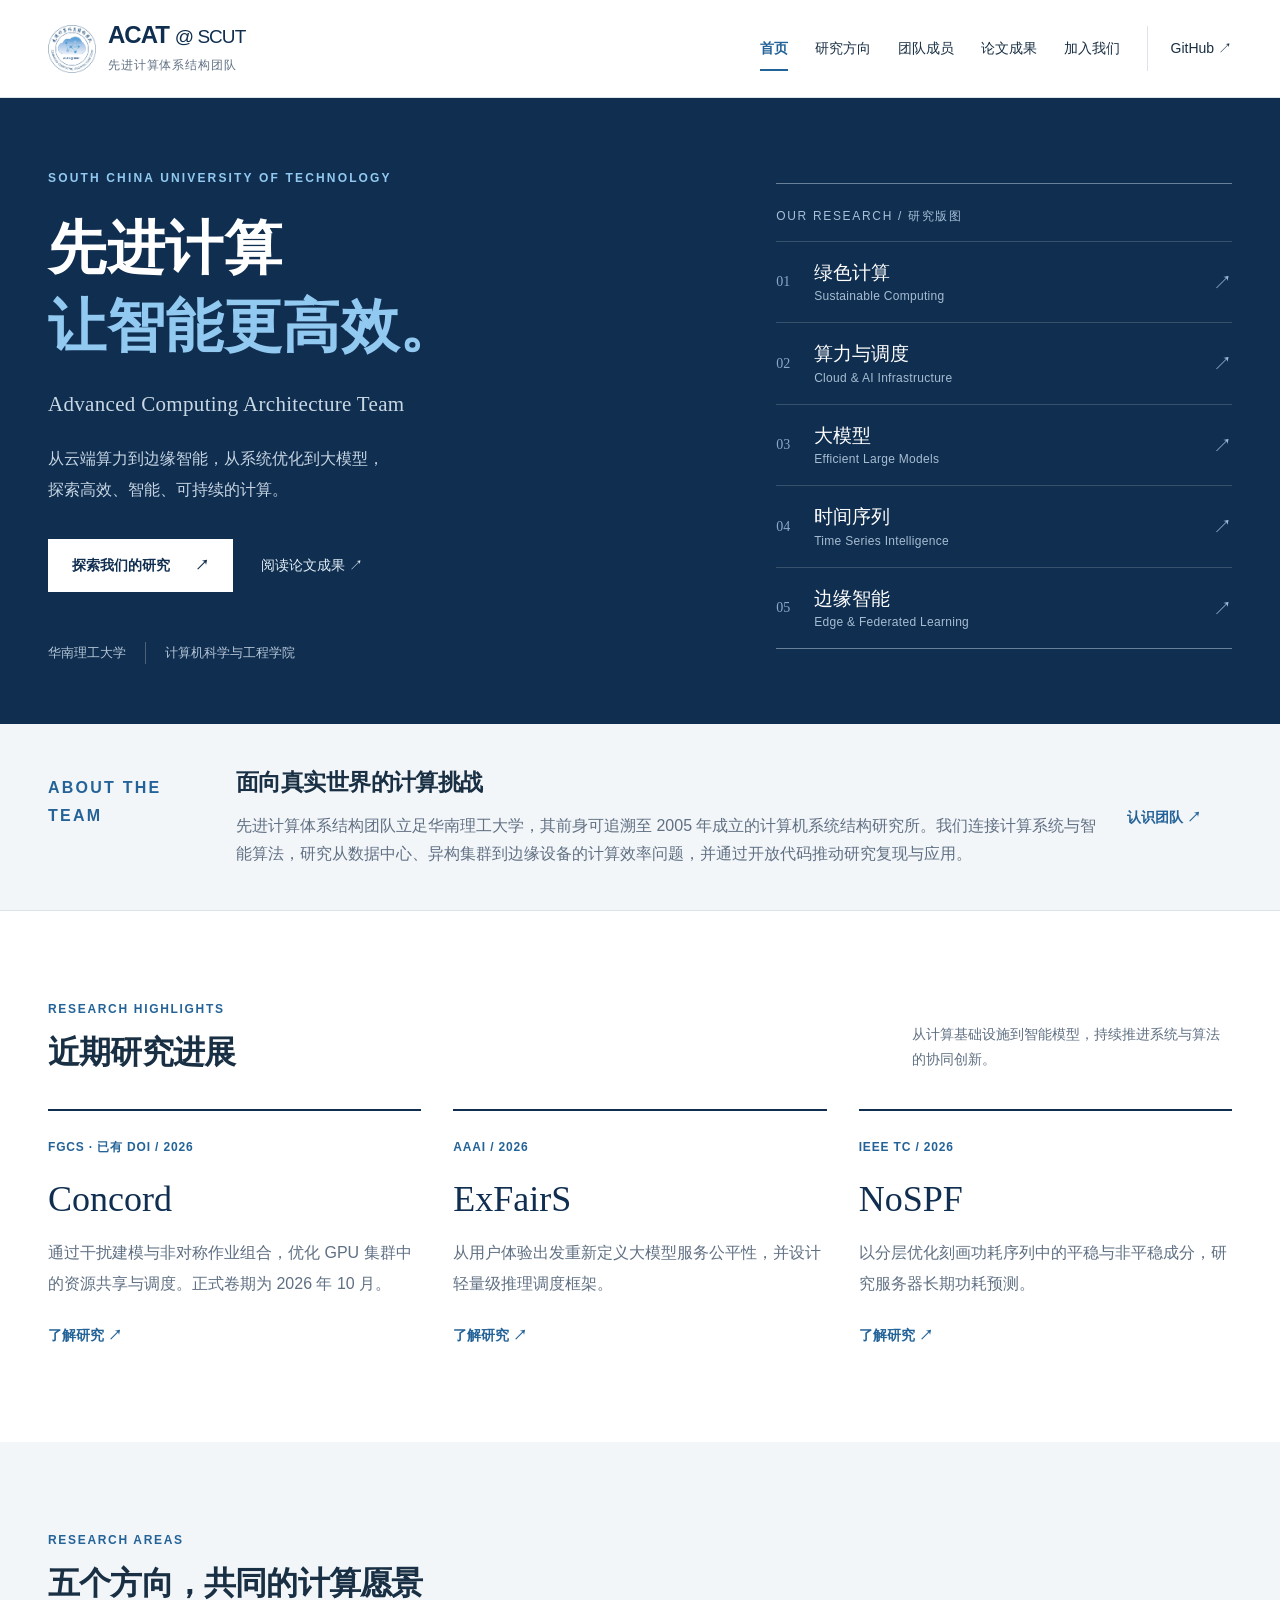
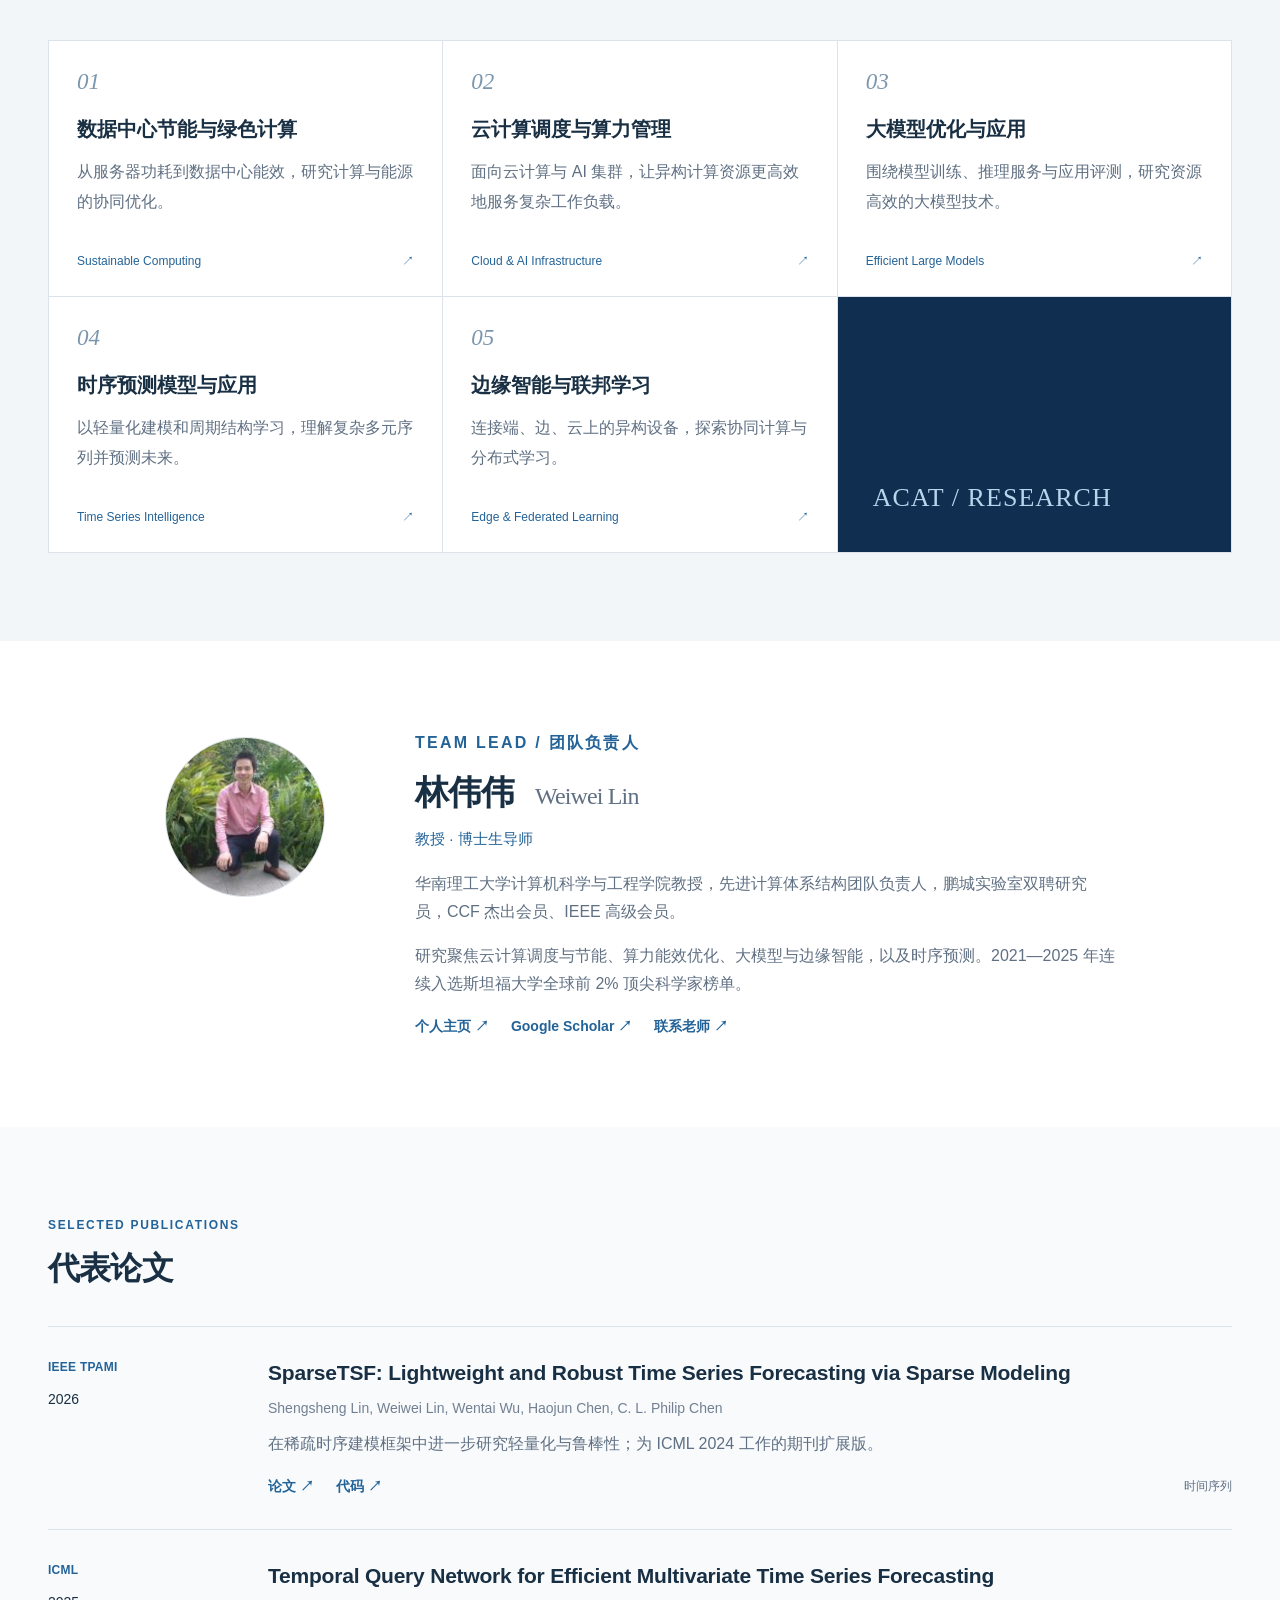
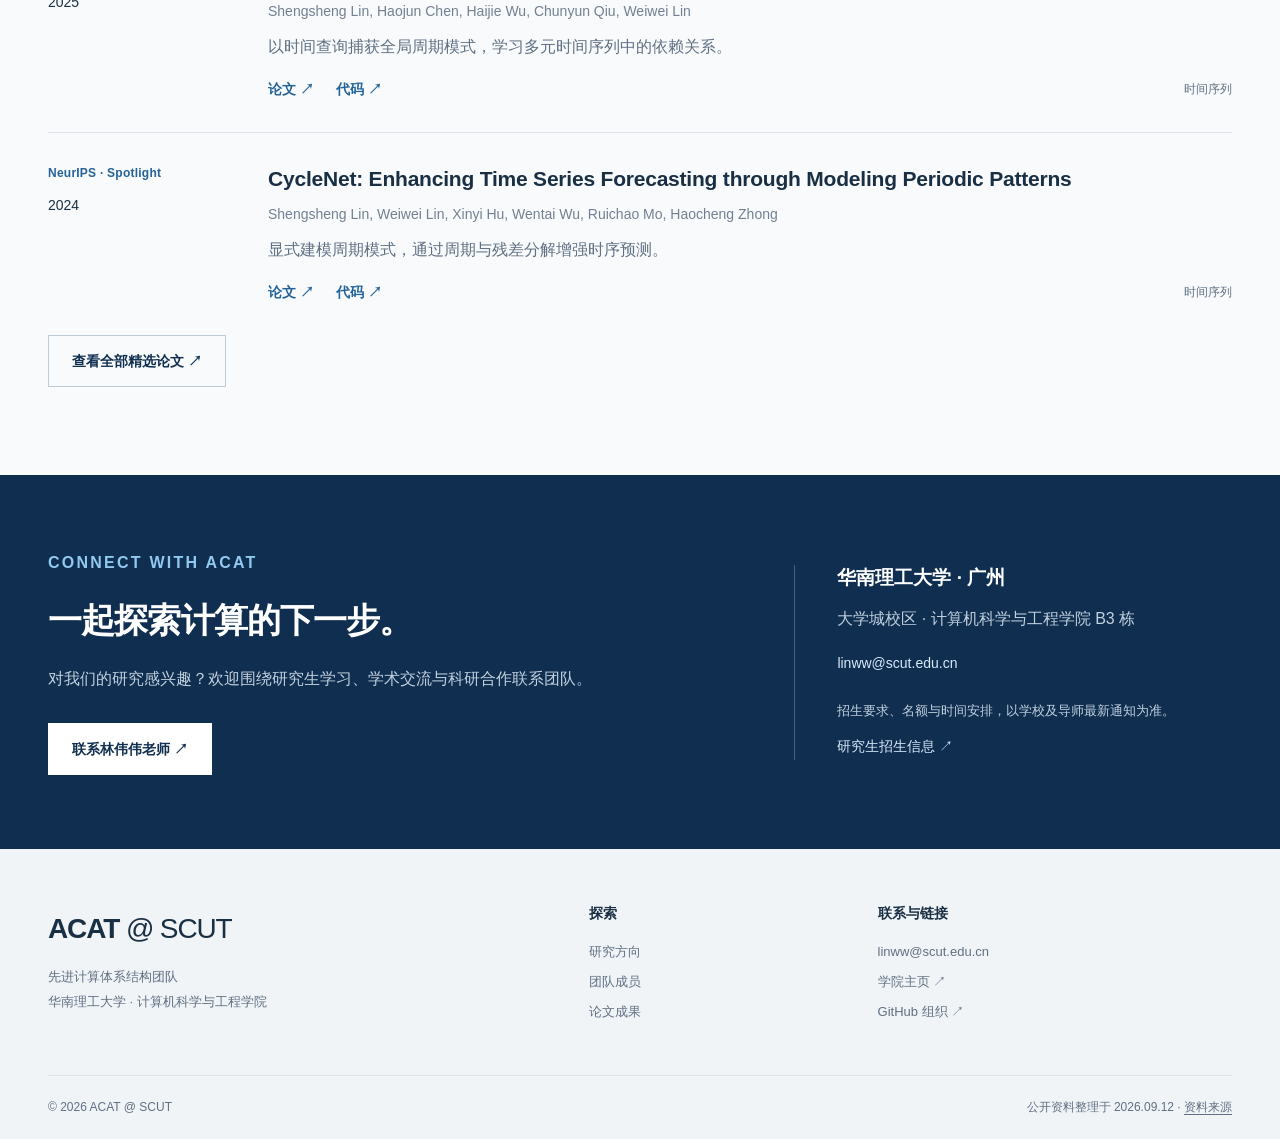
==== site/index.html @ 53e34b2e "Build ACAT laboratory website with verified research and publications" ====
<!doctype html><html lang="zh-CN"><head><meta charset="utf-8"><meta name="viewport" content="width=device-width, initial-scale=1"><meta name="theme-color" content="#102e50"><title>先进计算体系结构团队 · ACAT @ SCUT</title><meta name="description" content="华南理工大学先进计算体系结构团队（ACAT）：云计算与绿色计算、算力调度、大模型、时间序列与边缘智能。了解团队成员、研究成果和开源项目。"><link rel="canonical" href="https://acat-scut.github.io/"><link rel="icon" href="assets/acat-logo.png"><link rel="stylesheet" href="styles.css"><script src="script.js" defer></script><noscript><style>@media(max-width:860px){.site-header{height:auto;position:relative}.header-inner{flex-wrap:wrap;padding-top:15px;padding-bottom:15px}nav{display:flex;position:static;box-shadow:none;padding:0;width:100%;flex-direction:row;flex-wrap:wrap;gap:10px 20px}.menu-toggle{display:none}}</style></noscript></head><body><a class="skip-link" href="#main">跳到正文</a><header class="site-header"><div class="container header-inner"><a class="brand" href="index.html"><img src="assets/acat-logo.png" width="48" height="48" alt="ACAT 团队标志"><span><strong>ACAT <b>@ SCUT</b></strong><small>先进计算体系结构团队</small></span></a><button class="menu-toggle" aria-expanded="false" aria-controls="nav">菜单 <span aria-hidden="true">☰</span></button><nav id="nav" aria-label="主导航"><a href="index.html" aria-current=page>首页</a><a href="research.html" >研究方向</a><a href="people.html" >团队成员</a><a href="publications.html" >论文成果</a><a href="index.html#join">加入我们</a><a class="github-link" href="https://github.com/ACAT-SCUT">GitHub ↗</a></nav></div></header><main id="main"><section class="hero"><div class="container hero-grid"><div class="hero-copy"><p class="eyebrow">SOUTH CHINA UNIVERSITY OF TECHNOLOGY</p><h1>先进计算<span>让智能更高效。</span></h1><p class="hero-en">Advanced Computing Architecture Team</p><p class="hero-description">从云端算力到边缘智能，从系统优化到大模型，<br class="desktop-break">探索高效、智能、可持续的计算。</p><div class="hero-actions"><a class="button button-white" href="research.html">探索我们的研究 <span>↗</span></a><a class="text-link" href="publications.html">阅读论文成果 ↗</a></div><div class="hero-affiliation"><span>华南理工大学</span><span>计算机科学与工程学院</span></div></div><div class="research-map"><p class="map-label">OUR RESEARCH / 研究版图</p><a href="research.html#power"><span>01</span><div>绿色计算<small>Sustainable Computing</small></div><b aria-hidden="true">↗</b></a><a href="research.html#scheduling"><span>02</span><div>算力与调度<small>Cloud & AI Infrastructure</small></div><b aria-hidden="true">↗</b></a><a href="research.html#llm"><span>03</span><div>大模型<small>Efficient Large Models</small></div><b aria-hidden="true">↗</b></a><a href="research.html#ts"><span>04</span><div>时间序列<small>Time Series Intelligence</small></div><b aria-hidden="true">↗</b></a><a href="research.html#fl"><span>05</span><div>边缘智能<small>Edge & Federated Learning</small></div><b aria-hidden="true">↗</b></a></div></div></section><section class="intro-band"><div class="container intro-grid"><p class="eyebrow">ABOUT THE TEAM</p><div><h2>面向真实世界的计算挑战</h2><p>先进计算体系结构团队立足华南理工大学，其前身可追溯至 2005 年成立的计算机系统结构研究所。我们连接计算系统与智能算法，研究从数据中心、异构集群到边缘设备的计算效率问题，并通过开放代码推动研究复现与应用。</p></div><a class="inline-link" href="people.html">认识团队 ↗</a></div></section><section class="section container"><div class="section-heading"><div><p class="eyebrow">RESEARCH HIGHLIGHTS</p><h2>近期研究进展</h2></div><p>从计算基础设施到智能模型，持续推进系统与算法的协同创新。</p></div><div class="highlights"><a href="https://doi.org/10.1016/j.future.2026.108596" class="highlight"><span class="eyebrow">FGCS · 已有 DOI / 2026</span><h3>Concord</h3><p>通过干扰建模与非对称作业组合，优化 GPU 集群中的资源共享与调度。正式卷期为 2026 年 10 月。</p><span class="inline-link">了解研究 ↗</span></a><a href="https://ojs.aaai.org/index.php/AAAI/article/view/40946" class="highlight"><span class="eyebrow">AAAI / 2026</span><h3>ExFairS</h3><p>从用户体验出发重新定义大模型服务公平性，并设计轻量级推理调度框架。</p><span class="inline-link">了解研究 ↗</span></a><a href="https://www.cs.newpaltz.edu/~lik/publications/Ruichao-Mo-IEEE-TC-2026" class="highlight"><span class="eyebrow">IEEE TC / 2026</span><h3>NoSPF</h3><p>以分层优化刻画功耗序列中的平稳与非平稳成分，研究服务器长期功耗预测。</p><span class="inline-link">了解研究 ↗</span></a></div></section><section class="section muted"><div class="container"><div class="section-heading"><div><p class="eyebrow">RESEARCH AREAS</p><h2>五个方向，共同的计算愿景</h2></div></div><div class="research-grid"><a class="research-card" href="research.html#power"><span class="index">01</span><h3>数据中心节能与绿色计算</h3><p>从服务器功耗到数据中心能效，研究计算与能源的协同优化。</p><span class="card-bottom">Sustainable Computing<span aria-hidden="true">↗</span></span></a><a class="research-card" href="research.html#scheduling"><span class="index">02</span><h3>云计算调度与算力管理</h3><p>面向云计算与 AI 集群，让异构计算资源更高效地服务复杂工作负载。</p><span class="card-bottom">Cloud & AI Infrastructure<span aria-hidden="true">↗</span></span></a><a class="research-card" href="research.html#llm"><span class="index">03</span><h3>大模型优化与应用</h3><p>围绕模型训练、推理服务与应用评测，研究资源高效的大模型技术。</p><span class="card-bottom">Efficient Large Models<span aria-hidden="true">↗</span></span></a><a class="research-card" href="research.html#ts"><span class="index">04</span><h3>时序预测模型与应用</h3><p>以轻量化建模和周期结构学习，理解复杂多元序列并预测未来。</p><span class="card-bottom">Time Series Intelligence<span aria-hidden="true">↗</span></span></a><a class="research-card" href="research.html#fl"><span class="index">05</span><h3>边缘智能与联邦学习</h3><p>连接端、边、云上的异构设备，探索协同计算与分布式学习。</p><span class="card-bottom">Edge & Federated Learning<span aria-hidden="true">↗</span></span></a></div></div></section><section class="section container"><article class="pi"><img src="assets/weiwei-lin.jpg" alt="林伟伟教授" width="160" height="160"><div><p class="eyebrow">TEAM LEAD / 团队负责人</p><h2>林伟伟 <span>Weiwei Lin</span></h2><p class="pi-role">教授 · 博士生导师</p><p>华南理工大学计算机科学与工程学院教授，先进计算体系结构团队负责人，鹏城实验室双聘研究员，CCF 杰出会员、IEEE 高级会员。</p><p>研究聚焦云计算调度与节能、算力能效优化、大模型与边缘智能，以及时序预测。2021—2025 年连续入选斯坦福大学全球前 2% 顶尖科学家榜单。</p><div class="paper-links"><a href="https://www.scholat.com/linweiwei">个人主页 ↗</a><a href="https://scholar.google.com/citations?user=IWsha94AAAAJ">Google Scholar ↗</a><a href="mailto:linww@scut.edu.cn">联系老师 ↗</a></div></div></article></section><section class="section soft"><div class="container"><div class="section-heading"><div><p class="eyebrow">SELECTED PUBLICATIONS</p><h2>代表论文</h2></div></div><article class="paper"><div class="paper-meta"><span class="venue">IEEE TPAMI</span><span>2026</span></div><div><h3><a class="" href="https://doi.org/10.1109/TPAMI.2025.3602445">SparseTSF: Lightweight and Robust Time Series Forecasting via Sparse Modeling</a></h3><p class="authors">Shengsheng Lin, Weiwei Lin, Wentai Wu, Haojun Chen, C. L. Philip Chen</p><p>在稀疏时序建模框架中进一步研究轻量化与鲁棒性；为 ICML 2024 工作的期刊扩展版。</p><div class="paper-links"><a class="" href="https://doi.org/10.1109/TPAMI.2025.3602445">论文 ↗</a><a class="" href="https://github.com/lss-1138/SparseTSF">代码 ↗</a><span>时间序列</span></div></div></article><article class="paper"><div class="paper-meta"><span class="venue">ICML</span><span>2025</span></div><div><h3><a class="" href="https://arxiv.org/abs/2505.12917">Temporal Query Network for Efficient Multivariate Time Series Forecasting</a></h3><p class="authors">Shengsheng Lin, Haojun Chen, Haijie Wu, Chunyun Qiu, Weiwei Lin</p><p>以时间查询捕获全局周期模式，学习多元时间序列中的依赖关系。</p><div class="paper-links"><a class="" href="https://arxiv.org/abs/2505.12917">论文 ↗</a><a class="" href="https://github.com/ACAT-SCUT/TQNet">代码 ↗</a><span>时间序列</span></div></div></article><article class="paper"><div class="paper-meta"><span class="venue">NeurIPS · Spotlight</span><span>2024</span></div><div><h3><a class="" href="https://arxiv.org/abs/2409.18479">CycleNet: Enhancing Time Series Forecasting through Modeling Periodic Patterns</a></h3><p class="authors">Shengsheng Lin, Weiwei Lin, Xinyi Hu, Wentai Wu, Ruichao Mo, Haocheng Zhong</p><p>显式建模周期模式，通过周期与残差分解增强时序预测。</p><div class="paper-links"><a class="" href="https://arxiv.org/abs/2409.18479">论文 ↗</a><a class="" href="https://github.com/ACAT-SCUT/CycleNet">代码 ↗</a><span>时间序列</span></div></div></article><a class="button button-outline" href="publications.html">查看全部精选论文 ↗</a></div></section><section class="join" id="join"><div class="container join-grid"><div><p class="eyebrow">CONNECT WITH ACAT</p><h2>一起探索计算的下一步。</h2><p>对我们的研究感兴趣？欢迎围绕研究生学习、学术交流与科研合作联系团队。</p><a class="button button-white" href="mailto:linww@scut.edu.cn">联系林伟伟老师 ↗</a></div><div class="contact-details"><h3>华南理工大学 · 广州</h3><p>大学城校区 · 计算机科学与工程学院 B3 栋</p><a href="mailto:linww@scut.edu.cn">linww@scut.edu.cn</a><p class="contact-note">招生要求、名额与时间安排，以学校及导师最新通知为准。</p><a href="https://yz.scut.edu.cn/">研究生招生信息 ↗</a></div></div></section></main><footer><div class="container footer-main"><div><a class="footer-brand" href="index.html">ACAT <span>@ SCUT</span></a><p>先进计算体系结构团队<br>华南理工大学 · 计算机科学与工程学院</p></div><div><h3>探索</h3><a href="research.html">研究方向</a><a href="people.html">团队成员</a><a href="publications.html">论文成果</a></div><div><h3>联系与链接</h3><a href="mailto:linww@scut.edu.cn">linww@scut.edu.cn</a><a href="https://www2.scut.edu.cn/cs/">学院主页 ↗</a><a href="https://github.com/ACAT-SCUT">GitHub 组织 ↗</a></div></div><div class="container footer-bottom"><span>© 2026 ACAT @ SCUT</span><span>公开资料整理于 2026.09.12 · <a href="sources.html">资料来源</a></span></div></footer></body></html>
---- site/styles.css ----
:root{--navy:#102e50;--navy-deep:#0b233d;--blue:#246398;--ink:#192f43;--muted:#607083;--line:#dce3ea;--soft:#f3f6f9;--white:#fff;--accent:#92c9f0}*{box-sizing:border-box}html{scroll-behavior:smooth;scroll-padding-top:100px}body{margin:0;color:var(--ink);background:#fff;font-family:-apple-system,BlinkMacSystemFont,"Segoe UI","PingFang SC","Microsoft YaHei",sans-serif;font-size:16px;line-height:1.75}a{color:inherit;text-decoration:none}a:hover{color:var(--blue)}a:focus-visible,button:focus-visible,summary:focus-visible{outline:3px solid #489de0;outline-offset:5px}img{max-width:100%;display:block}button{font:inherit}h1,h2,h3,p{margin-top:0}h1,h2,h3{line-height:1.4}h2{font-size:32px;font-weight:650;letter-spacing:-.025em;margin-bottom:20px}h3{font-size:21px;font-weight:600}p{color:var(--muted)}.container{width:min(1200px,calc(100% - 96px));margin:auto}.section{padding-top:88px;padding-bottom:88px}.eyebrow{font-size:12px;letter-spacing:.14em;font-weight:650;color:var(--blue);margin-bottom:20px}.site-header{height:98px;background:#fff;border-bottom:1px solid var(--line);position:sticky;top:0;z-index:20}.header-inner{height:100%;display:flex;align-items:center;justify-content:space-between;gap:24px}.brand{display:flex;align-items:center;gap:12px;flex-shrink:0}.brand strong{display:block;font-size:24px;letter-spacing:-.04em;line-height:1.25;color:var(--navy)}.brand b{font-weight:400;font-size:19px}.brand small{font-size:12px;letter-spacing:.07em;color:var(--muted)}nav{display:flex;align-items:center;gap:27px;font-size:14px}nav a{position:relative;white-space:nowrap;padding:10px 0}nav a[aria-current=page]{color:var(--blue);font-weight:650}nav a[aria-current=page]:after{content:"";position:absolute;left:0;right:0;bottom:0;height:2px;background:var(--blue)}nav .github-link{padding-left:23px;border-left:1px solid var(--line)}.menu-toggle{display:none}.skip-link{position:fixed;top:-100px;left:20px;background:#fff;padding:12px;z-index:100}.skip-link:focus{top:10px}.hero{background:var(--navy);color:#fff;position:relative;overflow:hidden}.hero-grid{display:grid;grid-template-columns:1.4fr 1fr;gap:90px;align-items:center;min-height:625px;padding-top:70px;padding-bottom:60px}.hero .eyebrow{color:var(--accent);font-size:12px;letter-spacing:.18em}.hero h1{font-size:58px;letter-spacing:.01em;line-height:1.35;margin:0 0 20px;font-weight:600}.hero h1 span{display:block;color:var(--accent)}.hero-en{color:#c9d8e5;letter-spacing:.015em;font-family:Georgia,serif;font-size:21px;margin-bottom:22px}.hero-description{color:#c6d5e3;font-size:16px;line-height:1.9}.hero-actions{display:flex;align-items:center;gap:28px;margin-top:34px}.button{display:inline-flex;align-items:center;justify-content:center;gap:25px;padding:13px 23px;font-weight:600;font-size:14px;border:1px solid transparent;transition:background .2s,color .2s}.button-white{background:white;color:var(--navy)}.button-white:hover{background:#d9ebf8;color:var(--navy)}.button-outline{border-color:#bbcbd8;color:var(--navy)}.button-outline:hover{background:var(--soft)}.text-link{color:#e1edf6;font-size:14px}.text-link:hover{color:white}.hero-affiliation{display:flex;gap:19px;color:#b5c6d7;font-size:13px;margin-top:50px}.hero-affiliation span+span{padding-left:19px;border-left:1px solid #4a6178}.research-map{border-top:1px solid #688099;border-bottom:1px solid #688099}.map-label{font-size:12px;letter-spacing:.14em;color:#a6c0d7;margin:22px 0 14px}.research-map a{display:flex;align-items:center;gap:24px;padding:17px 0;border-top:1px solid #37516c;color:white}.research-map a>span{font:14px Georgia,serif;color:#88aac9}.research-map a>div{font-size:19px;line-height:1.5}.research-map small{display:block;font-size:12px;letter-spacing:.025em;color:#a6bdd2}.research-map b{margin-left:auto;font-size:19px;font-weight:400;color:#99bddb;transition:transform .2s}.research-map a:hover b{transform:translate(3px,-3px)}.intro-band{background:var(--soft);padding:42px 0;border-bottom:1px solid var(--line)}.intro-grid{display:grid;grid-template-columns:160px 1fr 105px;gap:28px;align-items:start}.intro-grid .eyebrow{margin-top:8px}.intro-grid h2{font-size:23px;margin-bottom:13px}.intro-grid p{margin-bottom:0;font-size:15px}.inline-link{font-size:14px;color:var(--blue);font-weight:600}.intro-grid>.inline-link{align-self:center}.section-heading{display:flex;justify-content:space-between;align-items:end;gap:50px;margin-bottom:35px}.section-heading .eyebrow{margin-bottom:10px}.section-heading h2{margin:0}.section-heading>p{font-size:14px;max-width:320px;margin-bottom:3px}.highlights{display:grid;grid-template-columns:repeat(3,1fr);gap:32px}.highlight{border-top:2px solid var(--navy);padding:26px 0 6px;display:flex;align-items:start;flex-direction:column}.highlight .eyebrow{font-size:12px;letter-spacing:.07em;margin-bottom:20px}.highlight h3{font:36px Georgia,serif;color:var(--navy);margin-bottom:18px}.highlight p{font-size:15px;line-height:1.9;margin-bottom:24px}.highlight .inline-link{margin-top:auto}.muted{background:var(--soft)}.research-grid{display:grid;grid-template-columns:repeat(3,1fr);gap:1px;background:var(--line);border:1px solid var(--line)}.research-card{background:#fff;padding:28px 28px 24px;display:flex;flex-direction:column;min-height:255px;transition:background .2s}.research-card:hover{background:#f7fbff}.index{color:#7b96ad;font:italic 23px Georgia,serif;display:block;margin-bottom:20px}.research-card h3{font-size:20px;margin-bottom:14px}.research-card p{font-size:14px;line-height:1.85;margin-bottom:25px}.card-bottom{margin-top:auto;display:flex;justify-content:space-between;align-items:center;font-size:12px;color:var(--blue)}.research-card:nth-child(4),.research-card:nth-child(5){grid-column:span 1}.research-grid:after{content:"ACAT / RESEARCH";background:var(--navy);color:#b8d5ee;padding:35px;display:flex;align-items:end;font-family:Georgia,serif;font-size:26px;line-height:1.5;letter-spacing:.04em}.pi{display:grid;grid-template-columns:190px 1fr;gap:60px;max-width:950px;margin:auto;align-items:start}.pi>img{width:160px;height:160px;object-fit:cover;filter:grayscale(8%);margin-top:8px;border:1px solid var(--line);border-radius:50%}.pi h2{font-size:34px;margin-bottom:9px}.pi h2 span{font:24px Georgia,serif;color:var(--muted);margin-left:12px;white-space:nowrap}.pi .eyebrow{margin-bottom:12px}.pi .pi-role{color:var(--blue);font-size:15px;margin-bottom:18px}.pi p{font-size:15px}.paper-links{display:flex;gap:22px;flex-wrap:wrap;align-items:center;font-size:13px;margin-top:16px}.paper-links a{color:var(--blue);font-weight:600}.paper-links>span{margin-left:auto;color:var(--muted);font-size:12px}.soft{background:#f8fafc}.paper{display:grid;grid-template-columns:190px 1fr;gap:30px;padding:30px 0;border-top:1px solid var(--line)}.paper-meta{display:flex;flex-direction:column;gap:10px;font-size:14px}.venue{font-size:12px;color:var(--blue);letter-spacing:.02em;font-weight:650;line-height:1.7}.paper h3{font-size:21px;line-height:1.5;margin-bottom:9px;letter-spacing:-.01em}.paper .authors{font-size:13px;color:#728092;line-height:1.65;margin-bottom:10px}.paper p{font-size:14px;margin-bottom:10px}.paper:last-child{border-bottom:1px solid var(--line);margin-bottom:28px}.join{padding:74px 0;background:var(--navy);color:#fff}.join .eyebrow{color:var(--accent)}.join-grid{display:grid;grid-template-columns:1.5fr 1fr;gap:90px}.join h2{font-size:34px}.join p{color:#c1d1df;max-width:560px;font-size:15px}.join .button{margin-top:14px}.contact-details{border-left:1px solid #4b627a;padding-left:42px;align-self:center}.contact-details h3{font-size:19px;margin-bottom:14px}.contact-details .contact-note{font-size:13px;margin-top:23px;margin-bottom:9px}.contact-details>a{font-size:15px;color:#d8eafa}footer{background:#f1f4f7;padding:55px 0 0}.footer-main{display:grid;grid-template-columns:2fr 1fr 1.4fr;gap:35px;padding-bottom:45px}.footer-brand{font-size:28px;letter-spacing:-.04em;font-weight:650}.footer-brand span{font-weight:400}.footer-main p{font-size:13px;line-height:1.9;margin-top:12px}.footer-main h3{font-size:14px;margin-bottom:17px}.footer-main>div>a:not(.footer-brand){display:block;font-size:13px;color:var(--muted);margin-bottom:7px}.footer-bottom{border-top:1px solid var(--line);padding:21px 0;display:flex;justify-content:space-between;font-size:12px;color:var(--muted);gap:24px}.footer-bottom a{text-decoration:underline;text-underline-offset:3px}.page-head{padding:70px 0 56px;background:var(--navy);color:#fff}.page-head .eyebrow{color:var(--accent);margin-bottom:15px}.page-head h1{font-size:42px;letter-spacing:-.02em;margin-bottom:15px}.page-head p:last-child{color:#c5d5e3;max-width:750px;margin:0;font-size:16px}.research-details{padding-top:15px;padding-bottom:50px}.research-detail{display:grid;grid-template-columns:1fr 1.5fr;gap:90px;padding:70px 0;border-bottom:1px solid var(--line);scroll-margin-top:80px}.research-detail .eyebrow{font-size:12px;letter-spacing:.07em;margin-bottom:14px}.research-detail h2{font-size:29px;max-width:330px}.research-detail .index{font-size:35px;margin-bottom:24px}.lead{font-size:19px;line-height:1.8;color:var(--ink)}.topics{list-style:none;padding:0;margin:20px 0 26px;display:grid;grid-template-columns:1fr 1fr;gap:12px 20px;font-size:14px;color:var(--muted)}.topics li{border-left:2px solid #a5c5dd;padding-left:12px}.related{margin-top:35px;border-top:1px solid var(--line);padding-top:20px}.related h3{font-size:14px;font-weight:500;color:var(--muted);margin-bottom:10px}.related a{display:flex;justify-content:space-between;gap:15px;padding:9px 0;color:var(--blue);font-size:16px}.related small{color:var(--muted);font-size:12px;text-align:right;max-width:210px}.member-group{padding:30px 0;border-top:1px solid var(--line);display:grid;grid-template-columns:280px 1fr;gap:40px}.member-group h3{font-size:19px}.member-list{display:grid;grid-template-columns:repeat(4,1fr);gap:12px}.member{display:flex;align-items:center;justify-content:space-between;font-size:15px;padding:8px 0;color:var(--muted)}a.member{color:var(--ink)}.member span{font-size:12px;color:#7794ab;margin-right:16px}.publication-note{padding:0 0 35px;font-size:15px;color:var(--muted);max-width:850px}.publication-note a{color:var(--blue)}.year-group{display:grid;grid-template-columns:130px 1fr;gap:30px}.year-group>h2{font:40px Georgia,serif;border-top:1px solid var(--line);padding-top:23px;color:var(--navy)}.year-group .paper{grid-template-columns:130px 1fr;gap:25px}.prose{max-width:850px}.prose h2{font-size:26px}.prose ul{padding-left:20px;margin:30px 0 45px}.prose li{margin-bottom:20px}.prose li>a{color:var(--blue)}.prose li>p{font-size:14px;margin-top:8px}.prose>p{font-size:16px}.project-row{display:grid;grid-template-columns:140px 1fr;gap:35px;padding:22px 0;border-top:1px solid var(--line)}.project-row time{font-size:14px;color:var(--blue)}.project-row h3{font-size:18px;margin-bottom:6px}.project-row p{font-size:14px;margin:0}.research-detail:last-child{border-bottom:0}@media(min-width:1440px){.hero-grid{min-height:670px}.hero h1{font-size:64px}}@media(max-width:1100px){.container{width:calc(100% - 64px)}nav{gap:19px}.hero-grid{gap:45px;grid-template-columns:1.25fr 1fr}.hero h1{font-size:49px}.hero-actions{gap:20px}.hero-en{font-size:18px}.intro-grid{grid-template-columns:130px 1fr}.intro-grid>.inline-link{grid-column:2}.research-card{padding:24px 21px}.member-group{grid-template-columns:230px 1fr;gap:25px}.member-list{grid-template-columns:repeat(3,1fr)}.join-grid{gap:45px}}@media(max-width:860px){.site-header{height:80px}.brand strong{font-size:23px}.brand img{width:43px;height:43px}.menu-toggle{display:block;background:transparent;border:1px solid var(--line);padding:6px 12px;color:var(--ink);font-size:14px}.menu-toggle span{margin-left:12px}nav{display:none;position:absolute;left:0;right:0;top:79px;background:white;padding:20px 32px;box-shadow:0 12px 18px #102e5010;flex-direction:column;align-items:stretch;gap:5px}nav.open{display:flex}nav .github-link{padding-left:0;border-left:0}nav a[aria-current=page]:after{width:24px}.hero-grid{gap:40px;padding-top:60px;grid-template-columns:1fr}.hero-copy{max-width:600px}.hero h1{font-size:55px}.hero-en{font-size:21px}.research-map{display:grid;grid-template-columns:1fr 1fr;column-gap:30px}.map-label{grid-column:1/-1}.research-map a{gap:15px;padding:16px 0}.hero-affiliation{margin-top:35px}.section{padding-top:60px;padding-bottom:60px}.intro-grid{grid-template-columns:1fr;gap:15px}.intro-grid>.inline-link{grid-column:1}.section-heading{gap:25px}.section-heading>p{max-width:245px}.highlights{gap:22px}.highlight h3{font-size:30px}.research-grid{grid-template-columns:repeat(2,1fr)}.pi{gap:30px;grid-template-columns:160px 1fr}.paper{grid-template-columns:150px 1fr;gap:20px}.join-grid{grid-template-columns:1fr;gap:40px}.contact-details{border-left:0;border-top:1px solid #4b627a;padding:30px 0 0}.research-detail{gap:35px;grid-template-columns:1fr 1.4fr}.member-group{grid-template-columns:1fr;gap:0}.member-list{grid-template-columns:repeat(4,1fr)}.year-group{grid-template-columns:85px 1fr;gap:20px}.year-group .paper{grid-template-columns:1fr;gap:12px}.year-group .paper-meta{flex-direction:row;justify-content:space-between}.page-head h1{font-size:36px}}@media(max-width:560px){.container{width:calc(100% - 40px)}.hero-grid{padding-top:45px;padding-bottom:40px;gap:35px}.hero .eyebrow{font-size:10px;letter-spacing:.1em}.hero h1{font-size:41px;line-height:1.5}.hero-en{font-size:16px}.hero-description{font-size:15px}.desktop-break{display:none}.hero-actions{gap:20px;flex-wrap:wrap;margin-top:26px}.hero-actions .button{padding:12px 18px;gap:18px}.hero-affiliation{font-size:12px;gap:12px}.hero-affiliation span+span{padding-left:12px}.research-map{grid-template-columns:1fr}.map-label{margin-top:18px}.research-map a>div{font-size:17px}.research-map a{padding:12px 0}.research-map small{font-size:12px}.section{padding-top:48px;padding-bottom:48px}h2{font-size:27px}.section-heading{display:block;margin-bottom:25px}.section-heading>p{margin-top:16px;max-width:none}.highlights{grid-template-columns:1fr;gap:18px}.highlight{padding-top:20px}.highlight .eyebrow{margin-bottom:12px}.highlight h3{font-size:31px;margin-bottom:10px}.highlight p{margin-bottom:15px}.research-grid{grid-template-columns:1fr}.research-card{min-height:215px;padding:24px}.research-grid:after{min-height:140px;font-size:24px}.pi{grid-template-columns:1fr;gap:25px}.pi>img{width:128px;height:128px;margin:0}.pi h2{font-size:30px}.pi h2 span{font-size:21px}.paper{grid-template-columns:1fr;gap:12px;padding:25px 0}.paper-meta{flex-direction:row;justify-content:space-between;align-items:start}.paper h3{font-size:19px;overflow-wrap:anywhere}.paper-links{gap:18px}.paper-links>span{margin-left:0}.join{padding:48px 0}.join h2{font-size:29px}.footer-main{grid-template-columns:1fr 1.3fr;gap:25px}.footer-main>div:first-child{grid-column:1/-1}.footer-bottom{flex-direction:column;gap:7px}.page-head{padding:45px 0 38px}.page-head h1{font-size:30px}.page-head p:last-child{font-size:15px}.research-detail{grid-template-columns:1fr;gap:10px;padding:40px 0}.research-detail .index{margin-bottom:15px;font-size:30px}.research-detail h2{max-width:none;font-size:27px}.lead{font-size:17px}.topics{grid-template-columns:1fr}.related a{align-items:center}.member-list{grid-template-columns:repeat(3,1fr);gap:8px}.member-group h3{font-size:19px}.member{font-size:14px}.member span{margin-right:5px}.year-group{grid-template-columns:1fr;gap:0}.year-group>h2{font-size:34px;margin-bottom:10px}.year-group .paper:first-child{border-top:0}.project-row{grid-template-columns:1fr;gap:7px}}@media(prefers-reduced-motion:reduce){html{scroll-behavior:auto}*{transition:none!important}}
/* Reading sizes remain comfortable on dense academic pages. */
.intro-grid p,.highlight p,.research-card p,.pi p,.paper p,.join p,.project-row p{font-size:16px}.paper .authors{font-size:14px}.paper-links,.topics,.contact-details>a,.publication-note{font-size:14px}.hero .eyebrow{font-size:12px}
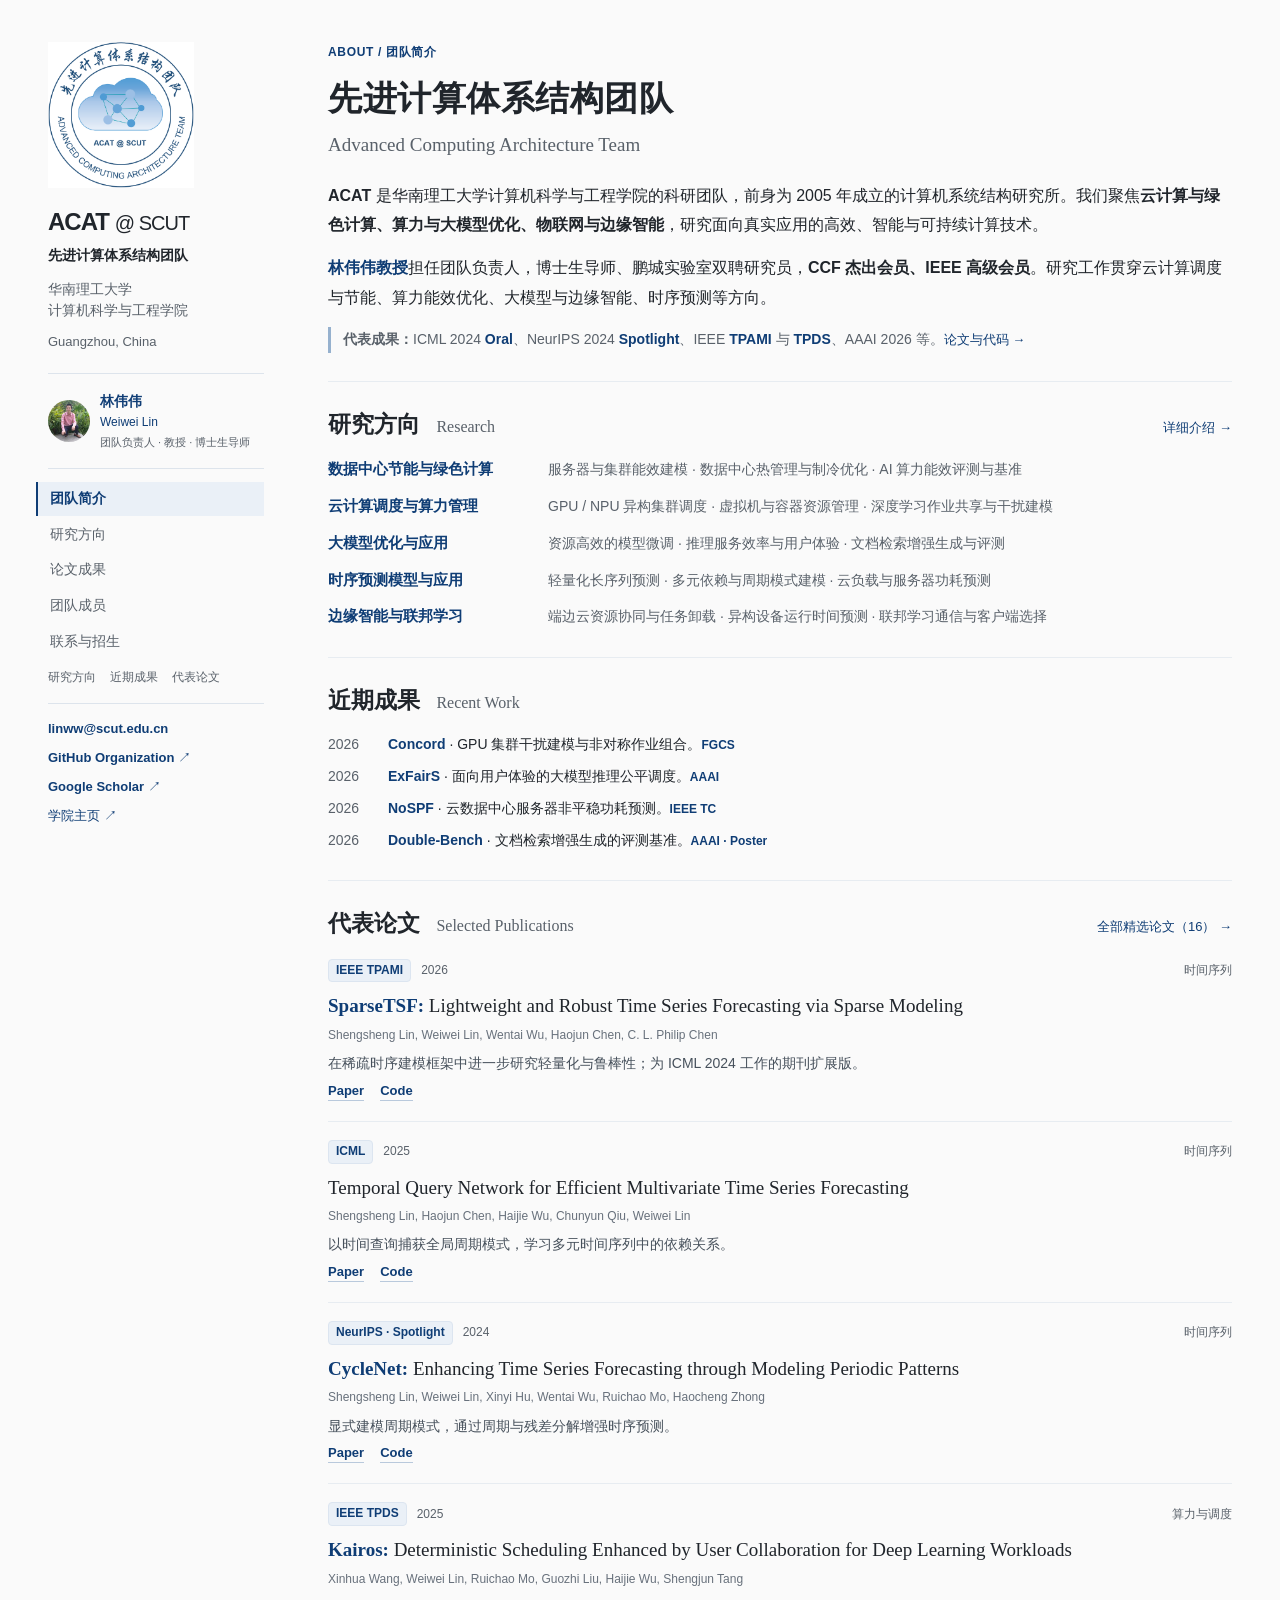
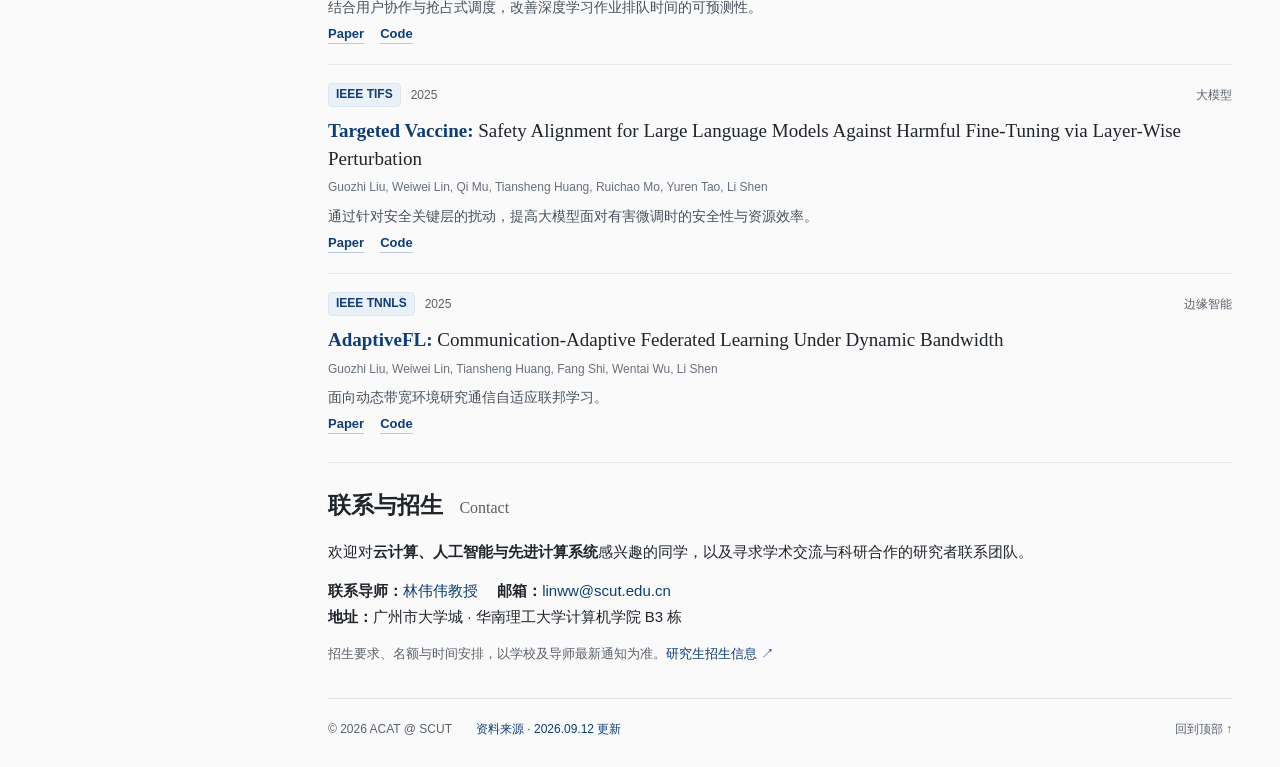
==== commit bea09c18: "Rework layout into compact academic homepage with clear research hierarchy" ====
--- a/site/index.html
+++ b/site/index.html
@@ -1 +1 @@
-<!doctype html><html lang="zh-CN"><head><meta charset="utf-8"><meta name="viewport" content="width=device-width, initial-scale=1"><meta name="theme-color" content="#102e50"><title>先进计算体系结构团队 · ACAT @ SCUT</title><meta name="description" content="华南理工大学先进计算体系结构团队（ACAT）：云计算与绿色计算、算力调度、大模型、时间序列与边缘智能。了解团队成员、研究成果和开源项目。"><link rel="canonical" href="https://acat-scut.github.io/"><link rel="icon" href="assets/acat-logo.png"><link rel="stylesheet" href="styles.css"><script src="script.js" defer></script><noscript><style>@media(max-width:860px){.site-header{height:auto;position:relative}.header-inner{flex-wrap:wrap;padding-top:15px;padding-bottom:15px}nav{display:flex;position:static;box-shadow:none;padding:0;width:100%;flex-direction:row;flex-wrap:wrap;gap:10px 20px}.menu-toggle{display:none}}</style></noscript></head><body><a class="skip-link" href="#main">跳到正文</a><header class="site-header"><div class="container header-inner"><a class="brand" href="index.html"><img src="assets/acat-logo.png" width="48" height="48" alt="ACAT 团队标志"><span><strong>ACAT <b>@ SCUT</b></strong><small>先进计算体系结构团队</small></span></a><button class="menu-toggle" aria-expanded="false" aria-controls="nav">菜单 <span aria-hidden="true">☰</span></button><nav id="nav" aria-label="主导航"><a href="index.html" aria-current=page>首页</a><a href="research.html" >研究方向</a><a href="people.html" >团队成员</a><a href="publications.html" >论文成果</a><a href="index.html#join">加入我们</a><a class="github-link" href="https://github.com/ACAT-SCUT">GitHub ↗</a></nav></div></header><main id="main"><section class="hero"><div class="container hero-grid"><div class="hero-copy"><p class="eyebrow">SOUTH CHINA UNIVERSITY OF TECHNOLOGY</p><h1>先进计算<span>让智能更高效。</span></h1><p class="hero-en">Advanced Computing Architecture Team</p><p class="hero-description">从云端算力到边缘智能，从系统优化到大模型，<br class="desktop-break">探索高效、智能、可持续的计算。</p><div class="hero-actions"><a class="button button-white" href="research.html">探索我们的研究 <span>↗</span></a><a class="text-link" href="publications.html">阅读论文成果 ↗</a></div><div class="hero-affiliation"><span>华南理工大学</span><span>计算机科学与工程学院</span></div></div><div class="research-map"><p class="map-label">OUR RESEARCH / 研究版图</p><a href="research.html#power"><span>01</span><div>绿色计算<small>Sustainable Computing</small></div><b aria-hidden="true">↗</b></a><a href="research.html#scheduling"><span>02</span><div>算力与调度<small>Cloud & AI Infrastructure</small></div><b aria-hidden="true">↗</b></a><a href="research.html#llm"><span>03</span><div>大模型<small>Efficient Large Models</small></div><b aria-hidden="true">↗</b></a><a href="research.html#ts"><span>04</span><div>时间序列<small>Time Series Intelligence</small></div><b aria-hidden="true">↗</b></a><a href="research.html#fl"><span>05</span><div>边缘智能<small>Edge & Federated Learning</small></div><b aria-hidden="true">↗</b></a></div></div></section><section class="intro-band"><div class="container intro-grid"><p class="eyebrow">ABOUT THE TEAM</p><div><h2>面向真实世界的计算挑战</h2><p>先进计算体系结构团队立足华南理工大学，其前身可追溯至 2005 年成立的计算机系统结构研究所。我们连接计算系统与智能算法，研究从数据中心、异构集群到边缘设备的计算效率问题，并通过开放代码推动研究复现与应用。</p></div><a class="inline-link" href="people.html">认识团队 ↗</a></div></section><section class="section container"><div class="section-heading"><div><p class="eyebrow">RESEARCH HIGHLIGHTS</p><h2>近期研究进展</h2></div><p>从计算基础设施到智能模型，持续推进系统与算法的协同创新。</p></div><div class="highlights"><a href="https://doi.org/10.1016/j.future.2026.108596" class="highlight"><span class="eyebrow">FGCS · 已有 DOI / 2026</span><h3>Concord</h3><p>通过干扰建模与非对称作业组合，优化 GPU 集群中的资源共享与调度。正式卷期为 2026 年 10 月。</p><span class="inline-link">了解研究 ↗</span></a><a href="https://ojs.aaai.org/index.php/AAAI/article/view/40946" class="highlight"><span class="eyebrow">AAAI / 2026</span><h3>ExFairS</h3><p>从用户体验出发重新定义大模型服务公平性，并设计轻量级推理调度框架。</p><span class="inline-link">了解研究 ↗</span></a><a href="https://www.cs.newpaltz.edu/~lik/publications/Ruichao-Mo-IEEE-TC-2026" class="highlight"><span class="eyebrow">IEEE TC / 2026</span><h3>NoSPF</h3><p>以分层优化刻画功耗序列中的平稳与非平稳成分，研究服务器长期功耗预测。</p><span class="inline-link">了解研究 ↗</span></a></div></section><section class="section muted"><div class="container"><div class="section-heading"><div><p class="eyebrow">RESEARCH AREAS</p><h2>五个方向，共同的计算愿景</h2></div></div><div class="research-grid"><a class="research-card" href="research.html#power"><span class="index">01</span><h3>数据中心节能与绿色计算</h3><p>从服务器功耗到数据中心能效，研究计算与能源的协同优化。</p><span class="card-bottom">Sustainable Computing<span aria-hidden="true">↗</span></span></a><a class="research-card" href="research.html#scheduling"><span class="index">02</span><h3>云计算调度与算力管理</h3><p>面向云计算与 AI 集群，让异构计算资源更高效地服务复杂工作负载。</p><span class="card-bottom">Cloud & AI Infrastructure<span aria-hidden="true">↗</span></span></a><a class="research-card" href="research.html#llm"><span class="index">03</span><h3>大模型优化与应用</h3><p>围绕模型训练、推理服务与应用评测，研究资源高效的大模型技术。</p><span class="card-bottom">Efficient Large Models<span aria-hidden="true">↗</span></span></a><a class="research-card" href="research.html#ts"><span class="index">04</span><h3>时序预测模型与应用</h3><p>以轻量化建模和周期结构学习，理解复杂多元序列并预测未来。</p><span class="card-bottom">Time Series Intelligence<span aria-hidden="true">↗</span></span></a><a class="research-card" href="research.html#fl"><span class="index">05</span><h3>边缘智能与联邦学习</h3><p>连接端、边、云上的异构设备，探索协同计算与分布式学习。</p><span class="card-bottom">Edge & Federated Learning<span aria-hidden="true">↗</span></span></a></div></div></section><section class="section container"><article class="pi"><img src="assets/weiwei-lin.jpg" alt="林伟伟教授" width="160" height="160"><div><p class="eyebrow">TEAM LEAD / 团队负责人</p><h2>林伟伟 <span>Weiwei Lin</span></h2><p class="pi-role">教授 · 博士生导师</p><p>华南理工大学计算机科学与工程学院教授，先进计算体系结构团队负责人，鹏城实验室双聘研究员，CCF 杰出会员、IEEE 高级会员。</p><p>研究聚焦云计算调度与节能、算力能效优化、大模型与边缘智能，以及时序预测。2021—2025 年连续入选斯坦福大学全球前 2% 顶尖科学家榜单。</p><div class="paper-links"><a href="https://www.scholat.com/linweiwei">个人主页 ↗</a><a href="https://scholar.google.com/citations?user=IWsha94AAAAJ">Google Scholar ↗</a><a href="mailto:linww@scut.edu.cn">联系老师 ↗</a></div></div></article></section><section class="section soft"><div class="container"><div class="section-heading"><div><p class="eyebrow">SELECTED PUBLICATIONS</p><h2>代表论文</h2></div></div><article class="paper"><div class="paper-meta"><span class="venue">IEEE TPAMI</span><span>2026</span></div><div><h3><a class="" href="https://doi.org/10.1109/TPAMI.2025.3602445">SparseTSF: Lightweight and Robust Time Series Forecasting via Sparse Modeling</a></h3><p class="authors">Shengsheng Lin, Weiwei Lin, Wentai Wu, Haojun Chen, C. L. Philip Chen</p><p>在稀疏时序建模框架中进一步研究轻量化与鲁棒性；为 ICML 2024 工作的期刊扩展版。</p><div class="paper-links"><a class="" href="https://doi.org/10.1109/TPAMI.2025.3602445">论文 ↗</a><a class="" href="https://github.com/lss-1138/SparseTSF">代码 ↗</a><span>时间序列</span></div></div></article><article class="paper"><div class="paper-meta"><span class="venue">ICML</span><span>2025</span></div><div><h3><a class="" href="https://arxiv.org/abs/2505.12917">Temporal Query Network for Efficient Multivariate Time Series Forecasting</a></h3><p class="authors">Shengsheng Lin, Haojun Chen, Haijie Wu, Chunyun Qiu, Weiwei Lin</p><p>以时间查询捕获全局周期模式，学习多元时间序列中的依赖关系。</p><div class="paper-links"><a class="" href="https://arxiv.org/abs/2505.12917">论文 ↗</a><a class="" href="https://github.com/ACAT-SCUT/TQNet">代码 ↗</a><span>时间序列</span></div></div></article><article class="paper"><div class="paper-meta"><span class="venue">NeurIPS · Spotlight</span><span>2024</span></div><div><h3><a class="" href="https://arxiv.org/abs/2409.18479">CycleNet: Enhancing Time Series Forecasting through Modeling Periodic Patterns</a></h3><p class="authors">Shengsheng Lin, Weiwei Lin, Xinyi Hu, Wentai Wu, Ruichao Mo, Haocheng Zhong</p><p>显式建模周期模式，通过周期与残差分解增强时序预测。</p><div class="paper-links"><a class="" href="https://arxiv.org/abs/2409.18479">论文 ↗</a><a class="" href="https://github.com/ACAT-SCUT/CycleNet">代码 ↗</a><span>时间序列</span></div></div></article><a class="button button-outline" href="publications.html">查看全部精选论文 ↗</a></div></section><section class="join" id="join"><div class="container join-grid"><div><p class="eyebrow">CONNECT WITH ACAT</p><h2>一起探索计算的下一步。</h2><p>对我们的研究感兴趣？欢迎围绕研究生学习、学术交流与科研合作联系团队。</p><a class="button button-white" href="mailto:linww@scut.edu.cn">联系林伟伟老师 ↗</a></div><div class="contact-details"><h3>华南理工大学 · 广州</h3><p>大学城校区 · 计算机科学与工程学院 B3 栋</p><a href="mailto:linww@scut.edu.cn">linww@scut.edu.cn</a><p class="contact-note">招生要求、名额与时间安排，以学校及导师最新通知为准。</p><a href="https://yz.scut.edu.cn/">研究生招生信息 ↗</a></div></div></section></main><footer><div class="container footer-main"><div><a class="footer-brand" href="index.html">ACAT <span>@ SCUT</span></a><p>先进计算体系结构团队<br>华南理工大学 · 计算机科学与工程学院</p></div><div><h3>探索</h3><a href="research.html">研究方向</a><a href="people.html">团队成员</a><a href="publications.html">论文成果</a></div><div><h3>联系与链接</h3><a href="mailto:linww@scut.edu.cn">linww@scut.edu.cn</a><a href="https://www2.scut.edu.cn/cs/">学院主页 ↗</a><a href="https://github.com/ACAT-SCUT">GitHub 组织 ↗</a></div></div><div class="container footer-bottom"><span>© 2026 ACAT @ SCUT</span><span>公开资料整理于 2026.09.12 · <a href="sources.html">资料来源</a></span></div></footer></body></html>+<!doctype html><html lang="zh-CN"><head><meta charset="utf-8"><meta name="viewport" content="width=device-width, initial-scale=1"><meta name="theme-color" content="#0f3d75"><title>先进计算体系结构团队 · ACAT @ SCUT</title><meta name="description" content="华南理工大学先进计算体系结构团队。团队负责人林伟伟教授，研究云计算与绿色计算、算力调度、大模型、时间序列与边缘智能。"><link rel="canonical" href="https://acat-scut.github.io/"><link rel="icon" href="assets/acat-logo.png"><link rel="stylesheet" href="styles.css"><script src="script.js" defer></script></head><body><a class="skip-link" href="#main">跳到正文</a><div class="page-shell"><aside class="sidebar" aria-label="实验室概览"><div class="lab-identity"><a href="index.html"><img class="lab-logo" src="assets/acat-logo.png" width="146" height="146" alt="ACAT 先进计算体系结构团队标志"></a><div><a class="lab-name" href="index.html">ACAT <span>@ SCUT</span></a><p class="lab-chinese">先进计算体系结构团队</p><p class="affiliation">华南理工大学<br>计算机科学与工程学院</p><p class="location">Guangzhou, China</p></div></div><div class="sidebar-lead"><img src="assets/weiwei-lin.jpg" width="44" height="44" alt="林伟伟教授"><div><a href="https://www.scholat.com/linweiwei">林伟伟 <span>Weiwei Lin</span></a><p>团队负责人 · 教授 · 博士生导师</p></div></div><nav class="site-nav" aria-label="网站导航"><a href="index.html" aria-current=page>团队简介</a><a href="research.html" >研究方向</a><a href="publications.html" >论文成果</a><a href="people.html" >团队成员</a><a href="index.html#join" >联系与招生</a></nav><div class="local-nav"><a href="#research">研究方向</a><a href="#updates">近期成果</a><a href="#papers">代表论文</a></div><div class="sidebar-links"><a href="mailto:linww@scut.edu.cn">linww@scut.edu.cn</a><a href="https://github.com/ACAT-SCUT">GitHub Organization ↗</a><a href="https://scholar.google.com/citations?user=IWsha94AAAAJ">Google Scholar ↗</a><a href="https://www2.scut.edu.cn/cs/">学院主页 ↗</a></div></aside><div class="page-content"><main id="main"><section class="about" id="about"><p class="kicker">ABOUT / 团队简介</p><h1>先进计算体系结构团队</h1><p class="english-name">Advanced Computing Architecture Team</p><p><strong>ACAT</strong> 是华南理工大学计算机科学与工程学院的科研团队，前身为 2005 年成立的计算机系统结构研究所。我们聚焦<strong>云计算与绿色计算、算力与大模型优化、物联网与边缘智能</strong>，研究面向真实应用的高效、智能与可持续计算技术。</p><p><a href="https://www.scholat.com/linweiwei"><strong>林伟伟教授</strong></a>担任团队负责人，博士生导师、鹏城实验室双聘研究员，<strong>CCF 杰出会员、IEEE 高级会员</strong>。研究工作贯穿云计算调度与节能、算力能效优化、大模型与边缘智能、时序预测等方向。</p><p class="recognition"><strong>代表成果：</strong>ICML 2024 <b>Oral</b>、NeurIPS 2024 <b>Spotlight</b>、IEEE <b>TPAMI</b> 与 <b>TPDS</b>、AAAI 2026 等。<a href="publications.html">论文与代码 →</a></p></section><section class="section" id="research"><div class="section-heading"><h2>研究方向 <span>Research</span></h2><a class="more-link" href="research.html">详细介绍 →</a></div><div class="research-overview"><div class="research-row"><h3><a class="" href="research.html#power">数据中心节能与绿色计算</a></h3><p>服务器与集群能效建模 · 数据中心热管理与制冷优化 · AI 算力能效评测与基准</p></div><div class="research-row"><h3><a class="" href="research.html#scheduling">云计算调度与算力管理</a></h3><p>GPU / NPU 异构集群调度 · 虚拟机与容器资源管理 · 深度学习作业共享与干扰建模</p></div><div class="research-row"><h3><a class="" href="research.html#llm">大模型优化与应用</a></h3><p>资源高效的模型微调 · 推理服务效率与用户体验 · 文档检索增强生成与评测</p></div><div class="research-row"><h3><a class="" href="research.html#ts">时序预测模型与应用</a></h3><p>轻量化长序列预测 · 多元依赖与周期模式建模 · 云负载与服务器功耗预测</p></div><div class="research-row"><h3><a class="" href="research.html#fl">边缘智能与联邦学习</a></h3><p>端边云资源协同与任务卸载 · 异构设备运行时间预测 · 联邦学习通信与客户端选择</p></div></div></section><section class="section" id="updates"><div class="section-heading"><h2>近期成果 <span>Recent Work</span></h2></div><ul class="news-list"><li><span class="news-year">2026</span><p><a class="" href="https://doi.org/10.1016/j.future.2026.108596"><strong>Concord</strong></a> · GPU 集群干扰建模与非对称作业组合。<b>FGCS</b></p></li><li><span class="news-year">2026</span><p><a class="" href="https://ojs.aaai.org/index.php/AAAI/article/view/40946"><strong>ExFairS</strong></a> · 面向用户体验的大模型推理公平调度。<b>AAAI</b></p></li><li><span class="news-year">2026</span><p><a class="" href="https://www.cs.newpaltz.edu/~lik/publications/Ruichao-Mo-IEEE-TC-2026"><strong>NoSPF</strong></a> · 云数据中心服务器非平稳功耗预测。<b>IEEE TC</b></p></li><li><span class="news-year">2026</span><p><a class="" href="https://arxiv.org/abs/2508.03644"><strong>Double-Bench</strong></a> · 文档检索增强生成的评测基准。<b>AAAI · Poster</b></p></li></ul></section><section class="section" id="papers"><div class="section-heading"><h2>代表论文 <span>Selected Publications</span></h2><a class="more-link" href="publications.html">全部精选论文（16） →</a></div><article class="paper"><div class="paper-top"><span class="venue">IEEE TPAMI</span><span class="paper-year">2026</span><span class="paper-area">时间序列</span></div><div class="paper-body "><div><h3><a class="" href="https://doi.org/10.1109/TPAMI.2025.3602445"><strong>SparseTSF:</strong> Lightweight and Robust Time Series Forecasting via Sparse Modeling</a></h3><p class="authors">Shengsheng Lin, Weiwei Lin, Wentai Wu, Haojun Chen, C. L. Philip Chen</p><p class="paper-summary">在稀疏时序建模框架中进一步研究轻量化与鲁棒性；为 ICML 2024 工作的期刊扩展版。</p><div class="paper-links"><a class="" href="https://doi.org/10.1109/TPAMI.2025.3602445">Paper</a><a class="" href="https://github.com/lss-1138/SparseTSF">Code</a></div></div></div></article><article class="paper"><div class="paper-top"><span class="venue">ICML</span><span class="paper-year">2025</span><span class="paper-area">时间序列</span></div><div class="paper-body "><div><h3><a class="" href="https://arxiv.org/abs/2505.12917">Temporal Query Network for Efficient Multivariate Time Series Forecasting</a></h3><p class="authors">Shengsheng Lin, Haojun Chen, Haijie Wu, Chunyun Qiu, Weiwei Lin</p><p class="paper-summary">以时间查询捕获全局周期模式，学习多元时间序列中的依赖关系。</p><div class="paper-links"><a class="" href="https://arxiv.org/abs/2505.12917">Paper</a><a class="" href="https://github.com/ACAT-SCUT/TQNet">Code</a></div></div></div></article><article class="paper"><div class="paper-top"><span class="venue">NeurIPS · Spotlight</span><span class="paper-year">2024</span><span class="paper-area">时间序列</span></div><div class="paper-body "><div><h3><a class="" href="https://arxiv.org/abs/2409.18479"><strong>CycleNet:</strong> Enhancing Time Series Forecasting through Modeling Periodic Patterns</a></h3><p class="authors">Shengsheng Lin, Weiwei Lin, Xinyi Hu, Wentai Wu, Ruichao Mo, Haocheng Zhong</p><p class="paper-summary">显式建模周期模式，通过周期与残差分解增强时序预测。</p><div class="paper-links"><a class="" href="https://arxiv.org/abs/2409.18479">Paper</a><a class="" href="https://github.com/ACAT-SCUT/CycleNet">Code</a></div></div></div></article><article class="paper"><div class="paper-top"><span class="venue">IEEE TPDS</span><span class="paper-year">2025</span><span class="paper-area">算力与调度</span></div><div class="paper-body "><div><h3><a class="" href="https://doi.org/10.1109/TPDS.2025.3624245"><strong>Kairos:</strong> Deterministic Scheduling Enhanced by User Collaboration for Deep Learning Workloads</a></h3><p class="authors">Xinhua Wang, Weiwei Lin, Ruichao Mo, Guozhi Liu, Haijie Wu, Shengjun Tang</p><p class="paper-summary">结合用户协作与抢占式调度，改善深度学习作业排队时间的可预测性。</p><div class="paper-links"><a class="" href="https://doi.org/10.1109/TPDS.2025.3624245">Paper</a><a class="" href="https://github.com/ACAT-SCUT/Kairos">Code</a></div></div></div></article><article class="paper"><div class="paper-top"><span class="venue">IEEE TIFS</span><span class="paper-year">2025</span><span class="paper-area">大模型</span></div><div class="paper-body "><div><h3><a class="" href="https://doi.org/10.1109/TIFS.2025.3615412"><strong>Targeted Vaccine:</strong> Safety Alignment for Large Language Models Against Harmful Fine-Tuning via Layer-Wise Perturbation</a></h3><p class="authors">Guozhi Liu, Weiwei Lin, Qi Mu, Tiansheng Huang, Ruichao Mo, Yuren Tao, Li Shen</p><p class="paper-summary">通过针对安全关键层的扰动，提高大模型面对有害微调时的安全性与资源效率。</p><div class="paper-links"><a class="" href="https://doi.org/10.1109/TIFS.2025.3615412">Paper</a><a class="" href="https://github.com/Lslland/T-Vaccine">Code</a></div></div></div></article><article class="paper"><div class="paper-top"><span class="venue">IEEE TNNLS</span><span class="paper-year">2025</span><span class="paper-area">边缘智能</span></div><div class="paper-body "><div><h3><a class="" href="https://doi.org/10.1109/TNNLS.2025.3560656"><strong>AdaptiveFL:</strong> Communication-Adaptive Federated Learning Under Dynamic Bandwidth</a></h3><p class="authors">Guozhi Liu, Weiwei Lin, Tiansheng Huang, Fang Shi, Wentai Wu, Li Shen</p><p class="paper-summary">面向动态带宽环境研究通信自适应联邦学习。</p><div class="paper-links"><a class="" href="https://doi.org/10.1109/TNNLS.2025.3560656">Paper</a><a class="" href="https://github.com/Lslland/AdaptiveFL">Code</a></div></div></div></article></section><section class="section contact" id="join"><div class="section-heading"><h2>联系与招生 <span>Contact</span></h2></div><p>欢迎对<strong>云计算、人工智能与先进计算系统</strong>感兴趣的同学，以及寻求学术交流与科研合作的研究者联系团队。</p><p><strong>联系导师：</strong><a href="https://www.scholat.com/linweiwei">林伟伟教授</a>　 <strong>邮箱：</strong><a href="mailto:linww@scut.edu.cn">linww@scut.edu.cn</a><br><strong>地址：</strong>广州市大学城 · 华南理工大学计算机学院 B3 栋</p><p class="note">招生要求、名额与时间安排，以学校及导师最新通知为准。<a href="https://yz.scut.edu.cn/">研究生招生信息 ↗</a></p></section></main><footer><span>© 2026 ACAT @ SCUT</span><a href="sources.html">资料来源 · 2026.09.12 更新</a><a href="#main">回到顶部 ↑</a></footer></div></div></body></html>
--- a/site/styles.css
+++ b/site/styles.css
@@ -1,3 +1 @@
-:root{--navy:#102e50;--navy-deep:#0b233d;--blue:#246398;--ink:#192f43;--muted:#607083;--line:#dce3ea;--soft:#f3f6f9;--white:#fff;--accent:#92c9f0}*{box-sizing:border-box}html{scroll-behavior:smooth;scroll-padding-top:100px}body{margin:0;color:var(--ink);background:#fff;font-family:-apple-system,BlinkMacSystemFont,"Segoe UI","PingFang SC","Microsoft YaHei",sans-serif;font-size:16px;line-height:1.75}a{color:inherit;text-decoration:none}a:hover{color:var(--blue)}a:focus-visible,button:focus-visible,summary:focus-visible{outline:3px solid #489de0;outline-offset:5px}img{max-width:100%;display:block}button{font:inherit}h1,h2,h3,p{margin-top:0}h1,h2,h3{line-height:1.4}h2{font-size:32px;font-weight:650;letter-spacing:-.025em;margin-bottom:20px}h3{font-size:21px;font-weight:600}p{color:var(--muted)}.container{width:min(1200px,calc(100% - 96px));margin:auto}.section{padding-top:88px;padding-bottom:88px}.eyebrow{font-size:12px;letter-spacing:.14em;font-weight:650;color:var(--blue);margin-bottom:20px}.site-header{height:98px;background:#fff;border-bottom:1px solid var(--line);position:sticky;top:0;z-index:20}.header-inner{height:100%;display:flex;align-items:center;justify-content:space-between;gap:24px}.brand{display:flex;align-items:center;gap:12px;flex-shrink:0}.brand strong{display:block;font-size:24px;letter-spacing:-.04em;line-height:1.25;color:var(--navy)}.brand b{font-weight:400;font-size:19px}.brand small{font-size:12px;letter-spacing:.07em;color:var(--muted)}nav{display:flex;align-items:center;gap:27px;font-size:14px}nav a{position:relative;white-space:nowrap;padding:10px 0}nav a[aria-current=page]{color:var(--blue);font-weight:650}nav a[aria-current=page]:after{content:"";position:absolute;left:0;right:0;bottom:0;height:2px;background:var(--blue)}nav .github-link{padding-left:23px;border-left:1px solid var(--line)}.menu-toggle{display:none}.skip-link{position:fixed;top:-100px;left:20px;background:#fff;padding:12px;z-index:100}.skip-link:focus{top:10px}.hero{background:var(--navy);color:#fff;position:relative;overflow:hidden}.hero-grid{display:grid;grid-template-columns:1.4fr 1fr;gap:90px;align-items:center;min-height:625px;padding-top:70px;padding-bottom:60px}.hero .eyebrow{color:var(--accent);font-size:12px;letter-spacing:.18em}.hero h1{font-size:58px;letter-spacing:.01em;line-height:1.35;margin:0 0 20px;font-weight:600}.hero h1 span{display:block;color:var(--accent)}.hero-en{color:#c9d8e5;letter-spacing:.015em;font-family:Georgia,serif;font-size:21px;margin-bottom:22px}.hero-description{color:#c6d5e3;font-size:16px;line-height:1.9}.hero-actions{display:flex;align-items:center;gap:28px;margin-top:34px}.button{display:inline-flex;align-items:center;justify-content:center;gap:25px;padding:13px 23px;font-weight:600;font-size:14px;border:1px solid transparent;transition:background .2s,color .2s}.button-white{background:white;color:var(--navy)}.button-white:hover{background:#d9ebf8;color:var(--navy)}.button-outline{border-color:#bbcbd8;color:var(--navy)}.button-outline:hover{background:var(--soft)}.text-link{color:#e1edf6;font-size:14px}.text-link:hover{color:white}.hero-affiliation{display:flex;gap:19px;color:#b5c6d7;font-size:13px;margin-top:50px}.hero-affiliation span+span{padding-left:19px;border-left:1px solid #4a6178}.research-map{border-top:1px solid #688099;border-bottom:1px solid #688099}.map-label{font-size:12px;letter-spacing:.14em;color:#a6c0d7;margin:22px 0 14px}.research-map a{display:flex;align-items:center;gap:24px;padding:17px 0;border-top:1px solid #37516c;color:white}.research-map a>span{font:14px Georgia,serif;color:#88aac9}.research-map a>div{font-size:19px;line-height:1.5}.research-map small{display:block;font-size:12px;letter-spacing:.025em;color:#a6bdd2}.research-map b{margin-left:auto;font-size:19px;font-weight:400;color:#99bddb;transition:transform .2s}.research-map a:hover b{transform:translate(3px,-3px)}.intro-band{background:var(--soft);padding:42px 0;border-bottom:1px solid var(--line)}.intro-grid{display:grid;grid-template-columns:160px 1fr 105px;gap:28px;align-items:start}.intro-grid .eyebrow{margin-top:8px}.intro-grid h2{font-size:23px;margin-bottom:13px}.intro-grid p{margin-bottom:0;font-size:15px}.inline-link{font-size:14px;color:var(--blue);font-weight:600}.intro-grid>.inline-link{align-self:center}.section-heading{display:flex;justify-content:space-between;align-items:end;gap:50px;margin-bottom:35px}.section-heading .eyebrow{margin-bottom:10px}.section-heading h2{margin:0}.section-heading>p{font-size:14px;max-width:320px;margin-bottom:3px}.highlights{display:grid;grid-template-columns:repeat(3,1fr);gap:32px}.highlight{border-top:2px solid var(--navy);padding:26px 0 6px;display:flex;align-items:start;flex-direction:column}.highlight .eyebrow{font-size:12px;letter-spacing:.07em;margin-bottom:20px}.highlight h3{font:36px Georgia,serif;color:var(--navy);margin-bottom:18px}.highlight p{font-size:15px;line-height:1.9;margin-bottom:24px}.highlight .inline-link{margin-top:auto}.muted{background:var(--soft)}.research-grid{display:grid;grid-template-columns:repeat(3,1fr);gap:1px;background:var(--line);border:1px solid var(--line)}.research-card{background:#fff;padding:28px 28px 24px;display:flex;flex-direction:column;min-height:255px;transition:background .2s}.research-card:hover{background:#f7fbff}.index{color:#7b96ad;font:italic 23px Georgia,serif;display:block;margin-bottom:20px}.research-card h3{font-size:20px;margin-bottom:14px}.research-card p{font-size:14px;line-height:1.85;margin-bottom:25px}.card-bottom{margin-top:auto;display:flex;justify-content:space-between;align-items:center;font-size:12px;color:var(--blue)}.research-card:nth-child(4),.research-card:nth-child(5){grid-column:span 1}.research-grid:after{content:"ACAT / RESEARCH";background:var(--navy);color:#b8d5ee;padding:35px;display:flex;align-items:end;font-family:Georgia,serif;font-size:26px;line-height:1.5;letter-spacing:.04em}.pi{display:grid;grid-template-columns:190px 1fr;gap:60px;max-width:950px;margin:auto;align-items:start}.pi>img{width:160px;height:160px;object-fit:cover;filter:grayscale(8%);margin-top:8px;border:1px solid var(--line);border-radius:50%}.pi h2{font-size:34px;margin-bottom:9px}.pi h2 span{font:24px Georgia,serif;color:var(--muted);margin-left:12px;white-space:nowrap}.pi .eyebrow{margin-bottom:12px}.pi .pi-role{color:var(--blue);font-size:15px;margin-bottom:18px}.pi p{font-size:15px}.paper-links{display:flex;gap:22px;flex-wrap:wrap;align-items:center;font-size:13px;margin-top:16px}.paper-links a{color:var(--blue);font-weight:600}.paper-links>span{margin-left:auto;color:var(--muted);font-size:12px}.soft{background:#f8fafc}.paper{display:grid;grid-template-columns:190px 1fr;gap:30px;padding:30px 0;border-top:1px solid var(--line)}.paper-meta{display:flex;flex-direction:column;gap:10px;font-size:14px}.venue{font-size:12px;color:var(--blue);letter-spacing:.02em;font-weight:650;line-height:1.7}.paper h3{font-size:21px;line-height:1.5;margin-bottom:9px;letter-spacing:-.01em}.paper .authors{font-size:13px;color:#728092;line-height:1.65;margin-bottom:10px}.paper p{font-size:14px;margin-bottom:10px}.paper:last-child{border-bottom:1px solid var(--line);margin-bottom:28px}.join{padding:74px 0;background:var(--navy);color:#fff}.join .eyebrow{color:var(--accent)}.join-grid{display:grid;grid-template-columns:1.5fr 1fr;gap:90px}.join h2{font-size:34px}.join p{color:#c1d1df;max-width:560px;font-size:15px}.join .button{margin-top:14px}.contact-details{border-left:1px solid #4b627a;padding-left:42px;align-self:center}.contact-details h3{font-size:19px;margin-bottom:14px}.contact-details .contact-note{font-size:13px;margin-top:23px;margin-bottom:9px}.contact-details>a{font-size:15px;color:#d8eafa}footer{background:#f1f4f7;padding:55px 0 0}.footer-main{display:grid;grid-template-columns:2fr 1fr 1.4fr;gap:35px;padding-bottom:45px}.footer-brand{font-size:28px;letter-spacing:-.04em;font-weight:650}.footer-brand span{font-weight:400}.footer-main p{font-size:13px;line-height:1.9;margin-top:12px}.footer-main h3{font-size:14px;margin-bottom:17px}.footer-main>div>a:not(.footer-brand){display:block;font-size:13px;color:var(--muted);margin-bottom:7px}.footer-bottom{border-top:1px solid var(--line);padding:21px 0;display:flex;justify-content:space-between;font-size:12px;color:var(--muted);gap:24px}.footer-bottom a{text-decoration:underline;text-underline-offset:3px}.page-head{padding:70px 0 56px;background:var(--navy);color:#fff}.page-head .eyebrow{color:var(--accent);margin-bottom:15px}.page-head h1{font-size:42px;letter-spacing:-.02em;margin-bottom:15px}.page-head p:last-child{color:#c5d5e3;max-width:750px;margin:0;font-size:16px}.research-details{padding-top:15px;padding-bottom:50px}.research-detail{display:grid;grid-template-columns:1fr 1.5fr;gap:90px;padding:70px 0;border-bottom:1px solid var(--line);scroll-margin-top:80px}.research-detail .eyebrow{font-size:12px;letter-spacing:.07em;margin-bottom:14px}.research-detail h2{font-size:29px;max-width:330px}.research-detail .index{font-size:35px;margin-bottom:24px}.lead{font-size:19px;line-height:1.8;color:var(--ink)}.topics{list-style:none;padding:0;margin:20px 0 26px;display:grid;grid-template-columns:1fr 1fr;gap:12px 20px;font-size:14px;color:var(--muted)}.topics li{border-left:2px solid #a5c5dd;padding-left:12px}.related{margin-top:35px;border-top:1px solid var(--line);padding-top:20px}.related h3{font-size:14px;font-weight:500;color:var(--muted);margin-bottom:10px}.related a{display:flex;justify-content:space-between;gap:15px;padding:9px 0;color:var(--blue);font-size:16px}.related small{color:var(--muted);font-size:12px;text-align:right;max-width:210px}.member-group{padding:30px 0;border-top:1px solid var(--line);display:grid;grid-template-columns:280px 1fr;gap:40px}.member-group h3{font-size:19px}.member-list{display:grid;grid-template-columns:repeat(4,1fr);gap:12px}.member{display:flex;align-items:center;justify-content:space-between;font-size:15px;padding:8px 0;color:var(--muted)}a.member{color:var(--ink)}.member span{font-size:12px;color:#7794ab;margin-right:16px}.publication-note{padding:0 0 35px;font-size:15px;color:var(--muted);max-width:850px}.publication-note a{color:var(--blue)}.year-group{display:grid;grid-template-columns:130px 1fr;gap:30px}.year-group>h2{font:40px Georgia,serif;border-top:1px solid var(--line);padding-top:23px;color:var(--navy)}.year-group .paper{grid-template-columns:130px 1fr;gap:25px}.prose{max-width:850px}.prose h2{font-size:26px}.prose ul{padding-left:20px;margin:30px 0 45px}.prose li{margin-bottom:20px}.prose li>a{color:var(--blue)}.prose li>p{font-size:14px;margin-top:8px}.prose>p{font-size:16px}.project-row{display:grid;grid-template-columns:140px 1fr;gap:35px;padding:22px 0;border-top:1px solid var(--line)}.project-row time{font-size:14px;color:var(--blue)}.project-row h3{font-size:18px;margin-bottom:6px}.project-row p{font-size:14px;margin:0}.research-detail:last-child{border-bottom:0}@media(min-width:1440px){.hero-grid{min-height:670px}.hero h1{font-size:64px}}@media(max-width:1100px){.container{width:calc(100% - 64px)}nav{gap:19px}.hero-grid{gap:45px;grid-template-columns:1.25fr 1fr}.hero h1{font-size:49px}.hero-actions{gap:20px}.hero-en{font-size:18px}.intro-grid{grid-template-columns:130px 1fr}.intro-grid>.inline-link{grid-column:2}.research-card{padding:24px 21px}.member-group{grid-template-columns:230px 1fr;gap:25px}.member-list{grid-template-columns:repeat(3,1fr)}.join-grid{gap:45px}}@media(max-width:860px){.site-header{height:80px}.brand strong{font-size:23px}.brand img{width:43px;height:43px}.menu-toggle{display:block;background:transparent;border:1px solid var(--line);padding:6px 12px;color:var(--ink);font-size:14px}.menu-toggle span{margin-left:12px}nav{display:none;position:absolute;left:0;right:0;top:79px;background:white;padding:20px 32px;box-shadow:0 12px 18px #102e5010;flex-direction:column;align-items:stretch;gap:5px}nav.open{display:flex}nav .github-link{padding-left:0;border-left:0}nav a[aria-current=page]:after{width:24px}.hero-grid{gap:40px;padding-top:60px;grid-template-columns:1fr}.hero-copy{max-width:600px}.hero h1{font-size:55px}.hero-en{font-size:21px}.research-map{display:grid;grid-template-columns:1fr 1fr;column-gap:30px}.map-label{grid-column:1/-1}.research-map a{gap:15px;padding:16px 0}.hero-affiliation{margin-top:35px}.section{padding-top:60px;padding-bottom:60px}.intro-grid{grid-template-columns:1fr;gap:15px}.intro-grid>.inline-link{grid-column:1}.section-heading{gap:25px}.section-heading>p{max-width:245px}.highlights{gap:22px}.highlight h3{font-size:30px}.research-grid{grid-template-columns:repeat(2,1fr)}.pi{gap:30px;grid-template-columns:160px 1fr}.paper{grid-template-columns:150px 1fr;gap:20px}.join-grid{grid-template-columns:1fr;gap:40px}.contact-details{border-left:0;border-top:1px solid #4b627a;padding:30px 0 0}.research-detail{gap:35px;grid-template-columns:1fr 1.4fr}.member-group{grid-template-columns:1fr;gap:0}.member-list{grid-template-columns:repeat(4,1fr)}.year-group{grid-template-columns:85px 1fr;gap:20px}.year-group .paper{grid-template-columns:1fr;gap:12px}.year-group .paper-meta{flex-direction:row;justify-content:space-between}.page-head h1{font-size:36px}}@media(max-width:560px){.container{width:calc(100% - 40px)}.hero-grid{padding-top:45px;padding-bottom:40px;gap:35px}.hero .eyebrow{font-size:10px;letter-spacing:.1em}.hero h1{font-size:41px;line-height:1.5}.hero-en{font-size:16px}.hero-description{font-size:15px}.desktop-break{display:none}.hero-actions{gap:20px;flex-wrap:wrap;margin-top:26px}.hero-actions .button{padding:12px 18px;gap:18px}.hero-affiliation{font-size:12px;gap:12px}.hero-affiliation span+span{padding-left:12px}.research-map{grid-template-columns:1fr}.map-label{margin-top:18px}.research-map a>div{font-size:17px}.research-map a{padding:12px 0}.research-map small{font-size:12px}.section{padding-top:48px;padding-bottom:48px}h2{font-size:27px}.section-heading{display:block;margin-bottom:25px}.section-heading>p{margin-top:16px;max-width:none}.highlights{grid-template-columns:1fr;gap:18px}.highlight{padding-top:20px}.highlight .eyebrow{margin-bottom:12px}.highlight h3{font-size:31px;margin-bottom:10px}.highlight p{margin-bottom:15px}.research-grid{grid-template-columns:1fr}.research-card{min-height:215px;padding:24px}.research-grid:after{min-height:140px;font-size:24px}.pi{grid-template-columns:1fr;gap:25px}.pi>img{width:128px;height:128px;margin:0}.pi h2{font-size:30px}.pi h2 span{font-size:21px}.paper{grid-template-columns:1fr;gap:12px;padding:25px 0}.paper-meta{flex-direction:row;justify-content:space-between;align-items:start}.paper h3{font-size:19px;overflow-wrap:anywhere}.paper-links{gap:18px}.paper-links>span{margin-left:0}.join{padding:48px 0}.join h2{font-size:29px}.footer-main{grid-template-columns:1fr 1.3fr;gap:25px}.footer-main>div:first-child{grid-column:1/-1}.footer-bottom{flex-direction:column;gap:7px}.page-head{padding:45px 0 38px}.page-head h1{font-size:30px}.page-head p:last-child{font-size:15px}.research-detail{grid-template-columns:1fr;gap:10px;padding:40px 0}.research-detail .index{margin-bottom:15px;font-size:30px}.research-detail h2{max-width:none;font-size:27px}.lead{font-size:17px}.topics{grid-template-columns:1fr}.related a{align-items:center}.member-list{grid-template-columns:repeat(3,1fr);gap:8px}.member-group h3{font-size:19px}.member{font-size:14px}.member span{margin-right:5px}.year-group{grid-template-columns:1fr;gap:0}.year-group>h2{font-size:34px;margin-bottom:10px}.year-group .paper:first-child{border-top:0}.project-row{grid-template-columns:1fr;gap:7px}}@media(prefers-reduced-motion:reduce){html{scroll-behavior:auto}*{transition:none!important}}
-/* Reading sizes remain comfortable on dense academic pages. */
-.intro-grid p,.highlight p,.research-card p,.pi p,.paper p,.join p,.project-row p{font-size:16px}.paper .authors{font-size:14px}.paper-links,.topics,.contact-details>a,.publication-note{font-size:14px}.hero .eyebrow{font-size:12px}
+:root{--bg:#fafafa;--text:#20252b;--muted:#59616a;--accent:#0f3d75;--line:#dde4ec;--line-soft:#e7ecf1;--blue-soft:#eaf0f7}*{box-sizing:border-box}html{scroll-behavior:smooth;scroll-padding-top:24px}body{margin:0;background:var(--bg);color:var(--text);font-family:-apple-system,BlinkMacSystemFont,"Segoe UI","PingFang SC","Microsoft YaHei",sans-serif;font-size:16px;line-height:1.75}a{color:var(--accent);text-decoration:none}a:hover{text-decoration:underline;text-underline-offset:3px}a:focus-visible{outline:2px solid var(--accent);outline-offset:4px}h1,h2,h3,p{margin-top:0}h1,h2,h3{line-height:1.4}h1{font-size:34px;letter-spacing:.015em;margin-bottom:5px;font-weight:700}h2{font-size:23px;margin:0;font-weight:700}h3{font-size:17px;margin-bottom:6px}p{margin-bottom:13px}img{display:block;max-width:100%}.page-shell{display:grid;grid-template-columns:216px minmax(0,1fr);gap:64px;max-width:1184px;width:calc(100% - 64px);margin:0 auto;padding-top:42px;align-items:start}.page-content{min-width:0;max-width:904px}.sidebar{position:sticky;top:34px;align-self:start;font-size:14px;line-height:1.55}.lab-logo{width:146px;height:146px;margin-bottom:19px}.lab-name{font-size:24px;font-weight:750;letter-spacing:-.04em;color:var(--text);display:block;line-height:1.25}.lab-name span{font-size:20px;font-weight:500}.lab-chinese{font-size:14px;font-weight:600;margin:8px 0 12px}.affiliation{color:var(--muted);margin-bottom:10px}.location{color:var(--muted);font-size:13px;margin-bottom:21px}.sidebar-lead{display:flex;gap:10px;align-items:center;padding:17px 0;border-top:1px solid var(--line);border-bottom:1px solid var(--line)}.sidebar-lead img{width:42px;height:42px;border-radius:50%;object-fit:cover;flex-shrink:0}.sidebar-lead a{font-size:14px;font-weight:650}.sidebar-lead a span{font-size:12px;font-weight:400;display:block}.sidebar-lead p{font-size:11px;color:var(--muted);margin:3px 0 0;line-height:1.5}.site-nav{padding:13px 0 7px;display:flex;flex-direction:column;gap:2px}.site-nav a{padding:6px 12px;margin-left:-12px;color:var(--muted);font-size:14px;border-left:2px solid transparent}.site-nav a[aria-current=page]{color:var(--accent);border-color:var(--accent);font-weight:700;background:var(--blue-soft)}.local-nav{display:flex;flex-wrap:wrap;gap:5px 14px;margin:3px 0 16px;font-size:12px}.local-nav a{color:var(--muted)}.sidebar-links{border-top:1px solid var(--line);padding-top:15px;display:flex;flex-direction:column;gap:9px;font-size:13px;font-weight:550}.side-note{padding:17px 0 0;font-size:12px;color:var(--muted)}.side-note strong{font-size:11px;text-transform:uppercase}.side-note p{margin:5px 0;font-size:12px;line-height:1.65}.skip-link{position:fixed;top:-100px;left:20px;z-index:10;background:white;padding:12px}.skip-link:focus{top:10px}.kicker{font-size:12px;font-weight:700;color:var(--accent);letter-spacing:.055em;margin:0 0 12px}.english-name{font-family:Georgia,"Times New Roman",serif;font-size:19px;color:var(--muted);margin:0 0 20px}.about p:not(.kicker):not(.english-name){font-size:16px;line-height:1.85}.about strong{font-weight:650}.recognition{font-size:14px!important;color:var(--muted);border-left:3px solid #96b1ce;padding-left:12px;margin-top:15px;margin-bottom:0!important}.recognition b{color:var(--accent);font-weight:700}.recognition a{white-space:nowrap;font-size:13px}.section{padding:26px 0 0;margin-top:28px;border-top:1px solid var(--line-soft)}.section-heading{display:flex;align-items:baseline;justify-content:space-between;gap:18px;margin-bottom:17px}.section-heading h2 span{font:16px Georgia,"Times New Roman",serif;color:var(--muted);font-weight:400;margin-left:10px;white-space:nowrap}.more-link{font-size:13px;white-space:nowrap}.research-overview{display:grid;gap:12px}.research-row{display:grid;grid-template-columns:200px 1fr;gap:20px;align-items:baseline}.research-row h3{font-size:15px;margin:0;font-weight:650;line-height:1.65}.research-row p{font-size:14px;line-height:1.75;color:var(--muted);margin:0}.news-list{margin:0;padding:0;list-style:none}.news-list li{display:grid;grid-template-columns:50px 1fr;gap:10px;margin:8px 0;font-size:14px;line-height:1.7}.news-year{color:var(--muted);font-variant-numeric:tabular-nums}.news-list p{margin:0}.news-list b{font-size:12px;color:var(--accent);font-weight:650;white-space:nowrap}.paper{padding:18px 0 20px;border-bottom:1px solid var(--line-soft)}.paper:first-of-type{padding-top:2px}.paper:last-child{border-bottom:0;padding-bottom:0}.paper-top{display:flex;gap:10px;align-items:center;margin-bottom:10px;flex-wrap:wrap}.venue{background:var(--blue-soft);color:var(--accent);font-size:12px;font-weight:650;border:1px solid #dce5f0;border-radius:4px;padding:1px 7px;line-height:1.65}.paper-year{font-size:12px;color:var(--muted)}.paper-area{margin-left:auto;font-size:12px;color:var(--muted)}.paper-body.has-figure{display:grid;grid-template-columns:175px 1fr;gap:21px;align-items:center}.paper-figure img{width:175px;height:110px;object-fit:contain;background:#fff;border:1px solid var(--line-soft);padding:4px;border-radius:4px}.paper h3{font-family:Georgia,"Times New Roman",serif;font-size:19px;line-height:1.45;font-weight:500;margin:0 0 6px}.paper h3 a{color:var(--text)}.paper h3 strong{color:var(--accent);font-weight:700}.authors{font-size:12px;color:#68717c;line-height:1.6;margin:0 0 6px}.paper-summary{font-size:14px;color:#46505b;line-height:1.75;margin:0 0 6px}.paper-links{display:flex;gap:16px;font-size:13px;font-weight:600;flex-wrap:wrap}.paper-links a{border-bottom:1px solid #b9c9dc;line-height:1.4}.paper-links a:hover{text-decoration:none;border-color:var(--accent)}.contact p{font-size:15px}.note{font-size:13px!important;color:var(--muted);line-height:1.75}.page-head{margin-bottom:22px}.page-head h1{margin-bottom:13px}.page-head>p:last-child{color:var(--muted);font-size:15px;margin-bottom:0}.research-detail .section-heading{margin-bottom:13px}.research-detail h2 span{font-size:14px}.research-detail>p{font-size:15px}.topics{display:grid;grid-template-columns:1fr 1fr;gap:5px 25px;padding-left:20px;font-size:14px;margin:10px 0 17px}.research-related{padding:11px 14px;background:#f0f3f7;display:flex;flex-wrap:wrap;gap:5px 18px;margin-bottom:13px;font-size:14px;align-items:baseline}.research-related>strong{font-size:12px;color:var(--muted)}.research-related a{display:inline-block}.research-related small{font-size:11px;color:var(--muted);margin-left:5px}.group-members{font-size:14px!important;color:var(--muted);margin-bottom:9px}.project-list article{display:grid;grid-template-columns:95px 1fr;gap:18px;padding:12px 0;border-bottom:1px solid var(--line-soft);font-size:14px}.project-list article>span{color:var(--muted);font-size:13px}.project-list small{display:block;font-size:12px;color:var(--muted);margin-top:3px}.project-list+.note{margin-top:12px}.faculty-intro{display:flex;gap:23px;align-items:center;margin-bottom:18px}.faculty-intro>img{width:105px;height:105px;object-fit:cover;border-radius:6px}.faculty-intro h3{font-size:22px;margin:0 0 8px}.faculty-intro h3 span{font:18px Georgia,serif;color:var(--muted);margin-left:8px}.faculty-intro p{font-size:14px;color:var(--muted);margin:0 0 9px}.faculty>p{font-size:15px}.achievements{padding-left:20px;font-size:14px;line-height:1.8}.achievements li{margin:7px 0}.member-group{padding:16px 0;border-top:1px solid var(--line-soft)}.member-group:first-of-type{border-top:0;padding-top:4px}.member-group h3{font-size:16px;color:var(--text);margin:0 0 10px}.member-list{display:grid;grid-template-columns:repeat(7,1fr);gap:8px 12px;font-size:14px}.member{color:var(--muted);padding:3px 0}a.member{color:var(--accent)}.year-group>.section-heading{margin-bottom:13px}.year-group>.section-heading h2{font:30px Georgia,serif}.prose{font-size:15px}.prose ul{padding-left:20px}.prose li{margin-bottom:17px}.prose li>p{font-size:14px;color:var(--muted);margin:5px 0 0}.prose .section-heading{margin-top:25px}footer{border-top:1px solid var(--line);padding:20px 0 27px;margin-top:32px;display:flex;flex-wrap:wrap;gap:10px 24px;color:var(--muted);font-size:12px}footer>a:last-child{margin-left:auto;color:var(--muted)}@media(max-width:1100px){.page-shell{grid-template-columns:190px minmax(0,1fr);gap:38px;width:calc(100% - 48px)}.lab-logo{width:130px;height:130px}.research-row{grid-template-columns:180px 1fr;gap:15px}.research-row h3{font-size:14px}.member-list{grid-template-columns:repeat(6,1fr)}.paper-body.has-figure{grid-template-columns:145px 1fr;gap:17px}.paper-figure img{width:145px;height:100px}.section-heading h2 span{font-size:14px}h1{font-size:31px}}@media(max-width:800px){.page-shell{grid-template-columns:160px minmax(0,1fr);gap:28px;width:calc(100% - 36px);padding-top:28px}.lab-logo{width:112px;height:112px}.lab-name{font-size:21px}.lab-name span{font-size:16px}.lab-chinese{font-size:12px}.sidebar{top:22px;font-size:13px}.sidebar-lead{gap:8px;align-items:start}.sidebar-lead img{width:32px;height:32px}.sidebar-lead p{font-size:11px}.sidebar-links{font-size:12px}.section-heading{flex-wrap:wrap;gap:5px;margin-bottom:14px}.section-heading h2 span{font-size:13px;display:inline-block;margin-left:6px}.research-row{grid-template-columns:1fr;gap:2px}.research-overview{gap:11px}.research-row h3{font-size:15px}.paper-body.has-figure{grid-template-columns:1fr;gap:12px}.paper-figure{display:none}.member-list{grid-template-columns:repeat(4,1fr)}.topics{grid-template-columns:1fr}.research-detail h2{font-size:21px}.research-detail h2 span{display:block;margin-left:0;margin-top:4px}.faculty-intro{gap:15px;align-items:start}.faculty-intro>img{width:80px;height:80px}.faculty-intro h3{font-size:20px}.faculty-intro h3 span{display:block;margin:3px 0 0}.faculty-intro p{font-size:13px}.project-list article{grid-template-columns:85px 1fr;gap:12px}h1{font-size:28px}.about p:not(.kicker):not(.english-name){font-size:15px}.english-name{font-size:17px}}@media(max-width:600px){html{scroll-padding-top:18px}.page-shell{display:block;width:calc(100% - 36px);padding-top:20px}.sidebar{position:static;border-bottom:1px solid var(--line);padding-bottom:14px;margin-bottom:24px}.lab-identity{display:flex;gap:16px;align-items:center}.lab-logo{width:87px;height:87px;margin:0;flex-shrink:0}.lab-name{font-size:24px}.lab-name span{font-size:19px}.lab-chinese{font-size:13px;margin:4px 0 5px}.affiliation{font-size:12px;line-height:1.5;margin:0}.affiliation br{display:none}.location{display:none}.sidebar-lead{display:none}.site-nav{flex-direction:row;flex-wrap:wrap;gap:3px 15px;padding:13px 0 0}.site-nav a{font-size:13px;padding:5px 0;margin:0;border:0;border-bottom:2px solid transparent}.site-nav a[aria-current=page]{background:none;border-bottom-color:var(--accent)}.sidebar-links{display:flex;flex-direction:row;flex-wrap:wrap;gap:6px 16px;border:0;padding-top:9px;font-size:12px;font-weight:400}.sidebar-links a:first-child,.sidebar-links a:last-child{display:none}.side-note,.local-nav{display:none}.page-content{max-width:none}.kicker{font-size:11px;margin-bottom:8px}h1{font-size:27px;letter-spacing:0}.english-name{font-size:16px;margin-bottom:15px}.about p:not(.kicker):not(.english-name){font-size:15px;line-height:1.8}.recognition{font-size:13px!important;line-height:1.8!important}.section{padding-top:21px;margin-top:22px}.section-heading h2{font-size:22px}.section-heading h2 span{font-size:14px}.research-row h3{font-size:15px}.research-row p{font-size:14px}.research-overview{gap:13px}.news-list li{grid-template-columns:36px 1fr;gap:10px;font-size:14px;margin:10px 0}.news-list b{font-size:12px}.paper-top{gap:8px;margin-bottom:8px}.paper-area{font-size:11px}.venue{font-size:11px}.paper h3{font-size:18px}.authors{font-size:12px}.paper-summary{font-size:14px}.paper{padding:17px 0}.more-link{font-size:12px}.member-list{grid-template-columns:repeat(4,1fr);gap:7px 12px}.member-group h3{font-size:16px}.member-list{font-size:14px}.faculty-intro>img{width:82px;height:82px}.faculty-intro h3 span{display:inline;margin-left:6px;font-size:16px}.faculty-intro h3{font-size:20px}.faculty-intro p{font-size:12px}.faculty-intro{gap:15px}.faculty>p{font-size:15px}.project-list article{grid-template-columns:1fr;gap:3px}.contact p{font-size:14px}footer{gap:7px 18px;margin-top:25px;font-size:11px}footer>a:last-child{margin-left:0}}@media(prefers-reduced-motion:reduce){html{scroll-behavior:auto}}
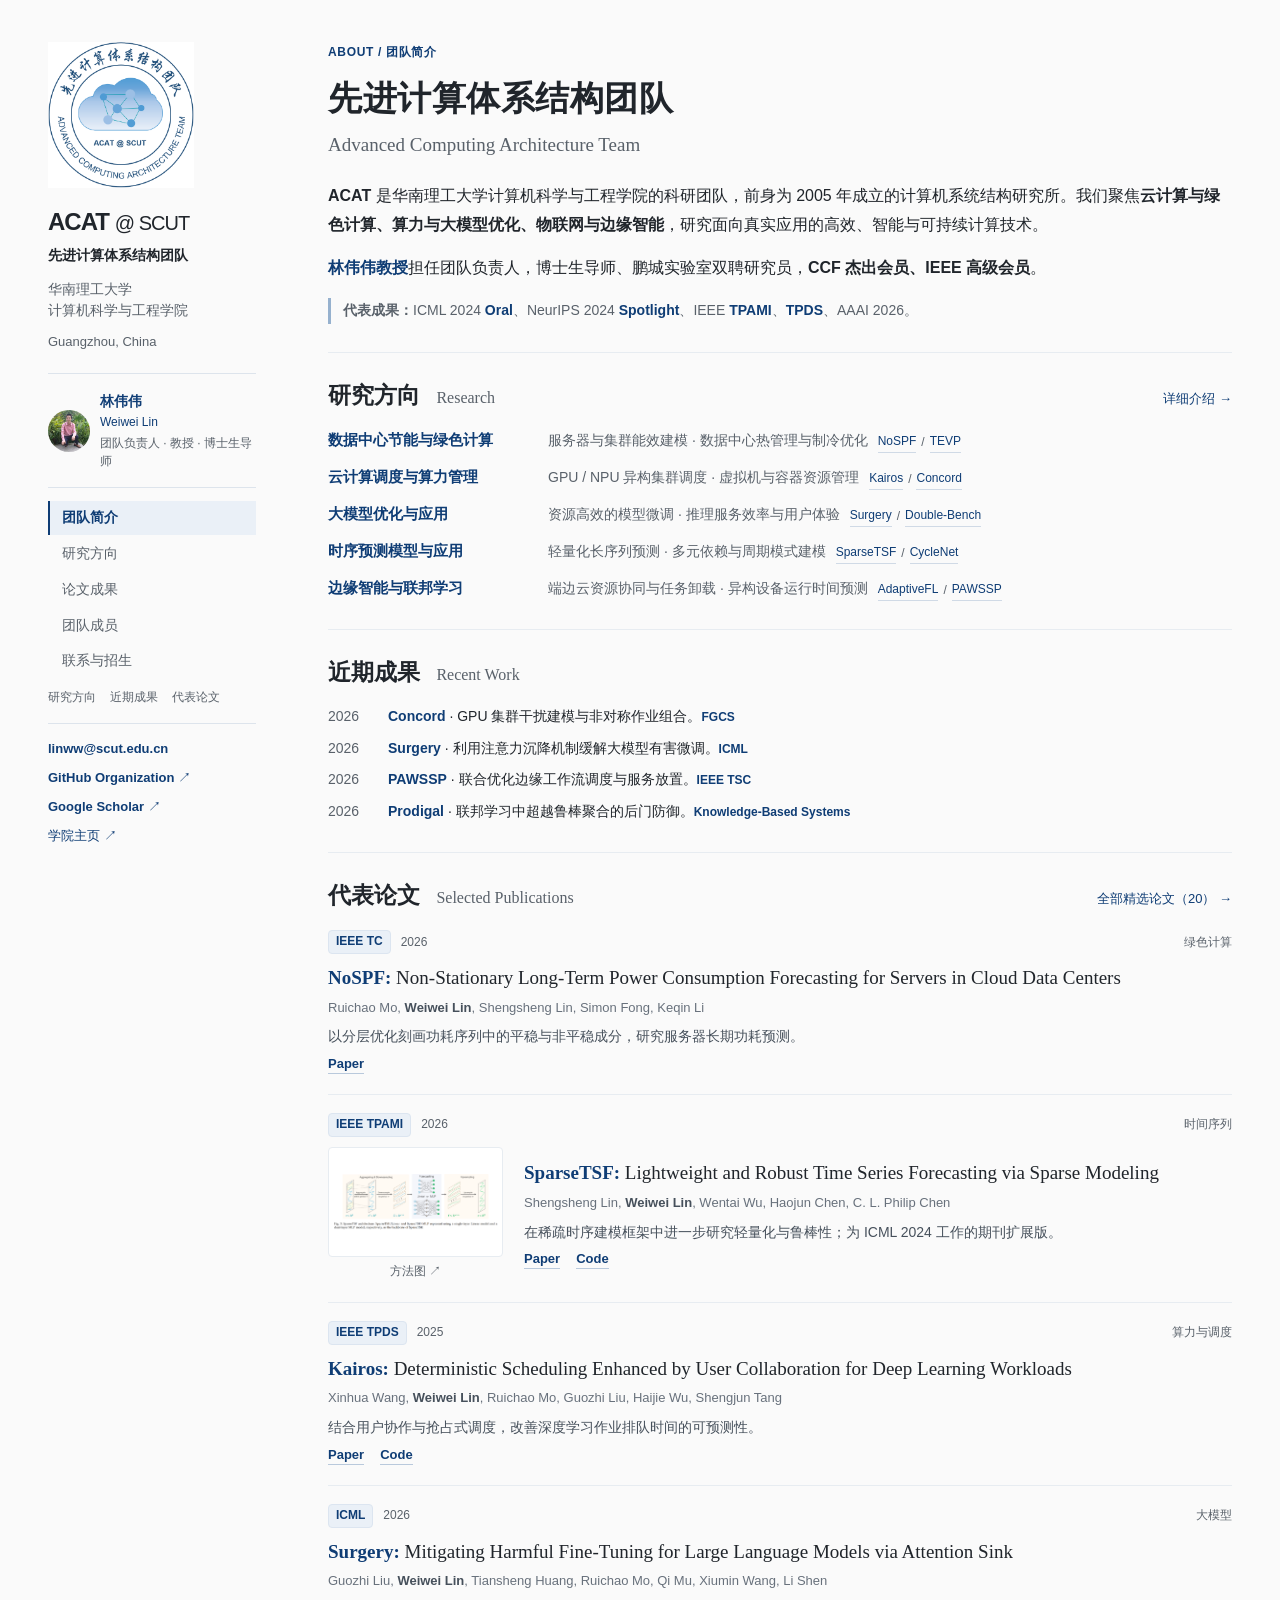
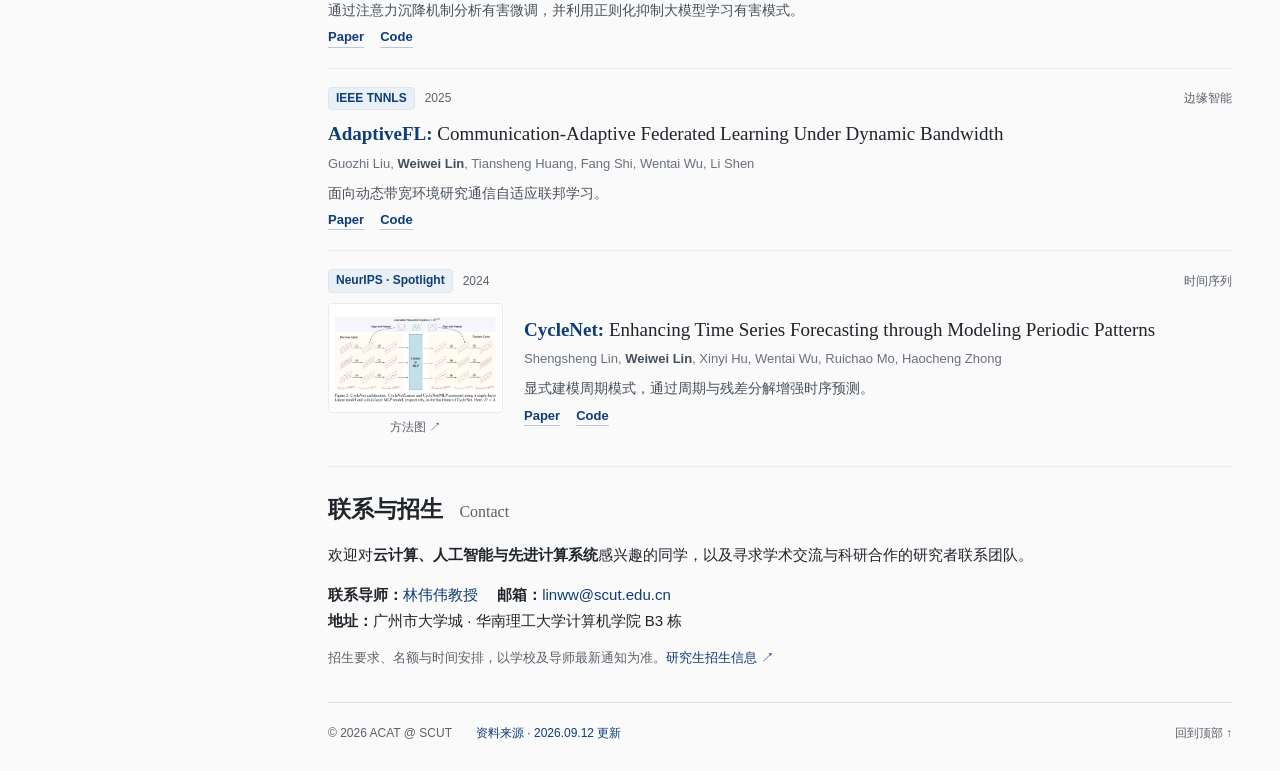
==== commit ea78ac17: "Refine research navigation and update verified publications" ====
--- a/site/index.html
+++ b/site/index.html
@@ -1 +1 @@
-<!doctype html><html lang="zh-CN"><head><meta charset="utf-8"><meta name="viewport" content="width=device-width, initial-scale=1"><meta name="theme-color" content="#0f3d75"><title>先进计算体系结构团队 · ACAT @ SCUT</title><meta name="description" content="华南理工大学先进计算体系结构团队。团队负责人林伟伟教授，研究云计算与绿色计算、算力调度、大模型、时间序列与边缘智能。"><link rel="canonical" href="https://acat-scut.github.io/"><link rel="icon" href="assets/acat-logo.png"><link rel="stylesheet" href="styles.css"><script src="script.js" defer></script></head><body><a class="skip-link" href="#main">跳到正文</a><div class="page-shell"><aside class="sidebar" aria-label="实验室概览"><div class="lab-identity"><a href="index.html"><img class="lab-logo" src="assets/acat-logo.png" width="146" height="146" alt="ACAT 先进计算体系结构团队标志"></a><div><a class="lab-name" href="index.html">ACAT <span>@ SCUT</span></a><p class="lab-chinese">先进计算体系结构团队</p><p class="affiliation">华南理工大学<br>计算机科学与工程学院</p><p class="location">Guangzhou, China</p></div></div><div class="sidebar-lead"><img src="assets/weiwei-lin.jpg" width="44" height="44" alt="林伟伟教授"><div><a href="https://www.scholat.com/linweiwei">林伟伟 <span>Weiwei Lin</span></a><p>团队负责人 · 教授 · 博士生导师</p></div></div><nav class="site-nav" aria-label="网站导航"><a href="index.html" aria-current=page>团队简介</a><a href="research.html" >研究方向</a><a href="publications.html" >论文成果</a><a href="people.html" >团队成员</a><a href="index.html#join" >联系与招生</a></nav><div class="local-nav"><a href="#research">研究方向</a><a href="#updates">近期成果</a><a href="#papers">代表论文</a></div><div class="sidebar-links"><a href="mailto:linww@scut.edu.cn">linww@scut.edu.cn</a><a href="https://github.com/ACAT-SCUT">GitHub Organization ↗</a><a href="https://scholar.google.com/citations?user=IWsha94AAAAJ">Google Scholar ↗</a><a href="https://www2.scut.edu.cn/cs/">学院主页 ↗</a></div></aside><div class="page-content"><main id="main"><section class="about" id="about"><p class="kicker">ABOUT / 团队简介</p><h1>先进计算体系结构团队</h1><p class="english-name">Advanced Computing Architecture Team</p><p><strong>ACAT</strong> 是华南理工大学计算机科学与工程学院的科研团队，前身为 2005 年成立的计算机系统结构研究所。我们聚焦<strong>云计算与绿色计算、算力与大模型优化、物联网与边缘智能</strong>，研究面向真实应用的高效、智能与可持续计算技术。</p><p><a href="https://www.scholat.com/linweiwei"><strong>林伟伟教授</strong></a>担任团队负责人，博士生导师、鹏城实验室双聘研究员，<strong>CCF 杰出会员、IEEE 高级会员</strong>。研究工作贯穿云计算调度与节能、算力能效优化、大模型与边缘智能、时序预测等方向。</p><p class="recognition"><strong>代表成果：</strong>ICML 2024 <b>Oral</b>、NeurIPS 2024 <b>Spotlight</b>、IEEE <b>TPAMI</b> 与 <b>TPDS</b>、AAAI 2026 等。<a href="publications.html">论文与代码 →</a></p></section><section class="section" id="research"><div class="section-heading"><h2>研究方向 <span>Research</span></h2><a class="more-link" href="research.html">详细介绍 →</a></div><div class="research-overview"><div class="research-row"><h3><a class="" href="research.html#power">数据中心节能与绿色计算</a></h3><p>服务器与集群能效建模 · 数据中心热管理与制冷优化 · AI 算力能效评测与基准</p></div><div class="research-row"><h3><a class="" href="research.html#scheduling">云计算调度与算力管理</a></h3><p>GPU / NPU 异构集群调度 · 虚拟机与容器资源管理 · 深度学习作业共享与干扰建模</p></div><div class="research-row"><h3><a class="" href="research.html#llm">大模型优化与应用</a></h3><p>资源高效的模型微调 · 推理服务效率与用户体验 · 文档检索增强生成与评测</p></div><div class="research-row"><h3><a class="" href="research.html#ts">时序预测模型与应用</a></h3><p>轻量化长序列预测 · 多元依赖与周期模式建模 · 云负载与服务器功耗预测</p></div><div class="research-row"><h3><a class="" href="research.html#fl">边缘智能与联邦学习</a></h3><p>端边云资源协同与任务卸载 · 异构设备运行时间预测 · 联邦学习通信与客户端选择</p></div></div></section><section class="section" id="updates"><div class="section-heading"><h2>近期成果 <span>Recent Work</span></h2></div><ul class="news-list"><li><span class="news-year">2026</span><p><a class="" href="https://doi.org/10.1016/j.future.2026.108596"><strong>Concord</strong></a> · GPU 集群干扰建模与非对称作业组合。<b>FGCS</b></p></li><li><span class="news-year">2026</span><p><a class="" href="https://ojs.aaai.org/index.php/AAAI/article/view/40946"><strong>ExFairS</strong></a> · 面向用户体验的大模型推理公平调度。<b>AAAI</b></p></li><li><span class="news-year">2026</span><p><a class="" href="https://www.cs.newpaltz.edu/~lik/publications/Ruichao-Mo-IEEE-TC-2026"><strong>NoSPF</strong></a> · 云数据中心服务器非平稳功耗预测。<b>IEEE TC</b></p></li><li><span class="news-year">2026</span><p><a class="" href="https://arxiv.org/abs/2508.03644"><strong>Double-Bench</strong></a> · 文档检索增强生成的评测基准。<b>AAAI · Poster</b></p></li></ul></section><section class="section" id="papers"><div class="section-heading"><h2>代表论文 <span>Selected Publications</span></h2><a class="more-link" href="publications.html">全部精选论文（16） →</a></div><article class="paper"><div class="paper-top"><span class="venue">IEEE TPAMI</span><span class="paper-year">2026</span><span class="paper-area">时间序列</span></div><div class="paper-body "><div><h3><a class="" href="https://doi.org/10.1109/TPAMI.2025.3602445"><strong>SparseTSF:</strong> Lightweight and Robust Time Series Forecasting via Sparse Modeling</a></h3><p class="authors">Shengsheng Lin, Weiwei Lin, Wentai Wu, Haojun Chen, C. L. Philip Chen</p><p class="paper-summary">在稀疏时序建模框架中进一步研究轻量化与鲁棒性；为 ICML 2024 工作的期刊扩展版。</p><div class="paper-links"><a class="" href="https://doi.org/10.1109/TPAMI.2025.3602445">Paper</a><a class="" href="https://github.com/lss-1138/SparseTSF">Code</a></div></div></div></article><article class="paper"><div class="paper-top"><span class="venue">ICML</span><span class="paper-year">2025</span><span class="paper-area">时间序列</span></div><div class="paper-body "><div><h3><a class="" href="https://arxiv.org/abs/2505.12917">Temporal Query Network for Efficient Multivariate Time Series Forecasting</a></h3><p class="authors">Shengsheng Lin, Haojun Chen, Haijie Wu, Chunyun Qiu, Weiwei Lin</p><p class="paper-summary">以时间查询捕获全局周期模式，学习多元时间序列中的依赖关系。</p><div class="paper-links"><a class="" href="https://arxiv.org/abs/2505.12917">Paper</a><a class="" href="https://github.com/ACAT-SCUT/TQNet">Code</a></div></div></div></article><article class="paper"><div class="paper-top"><span class="venue">NeurIPS · Spotlight</span><span class="paper-year">2024</span><span class="paper-area">时间序列</span></div><div class="paper-body "><div><h3><a class="" href="https://arxiv.org/abs/2409.18479"><strong>CycleNet:</strong> Enhancing Time Series Forecasting through Modeling Periodic Patterns</a></h3><p class="authors">Shengsheng Lin, Weiwei Lin, Xinyi Hu, Wentai Wu, Ruichao Mo, Haocheng Zhong</p><p class="paper-summary">显式建模周期模式，通过周期与残差分解增强时序预测。</p><div class="paper-links"><a class="" href="https://arxiv.org/abs/2409.18479">Paper</a><a class="" href="https://github.com/ACAT-SCUT/CycleNet">Code</a></div></div></div></article><article class="paper"><div class="paper-top"><span class="venue">IEEE TPDS</span><span class="paper-year">2025</span><span class="paper-area">算力与调度</span></div><div class="paper-body "><div><h3><a class="" href="https://doi.org/10.1109/TPDS.2025.3624245"><strong>Kairos:</strong> Deterministic Scheduling Enhanced by User Collaboration for Deep Learning Workloads</a></h3><p class="authors">Xinhua Wang, Weiwei Lin, Ruichao Mo, Guozhi Liu, Haijie Wu, Shengjun Tang</p><p class="paper-summary">结合用户协作与抢占式调度，改善深度学习作业排队时间的可预测性。</p><div class="paper-links"><a class="" href="https://doi.org/10.1109/TPDS.2025.3624245">Paper</a><a class="" href="https://github.com/ACAT-SCUT/Kairos">Code</a></div></div></div></article><article class="paper"><div class="paper-top"><span class="venue">IEEE TIFS</span><span class="paper-year">2025</span><span class="paper-area">大模型</span></div><div class="paper-body "><div><h3><a class="" href="https://doi.org/10.1109/TIFS.2025.3615412"><strong>Targeted Vaccine:</strong> Safety Alignment for Large Language Models Against Harmful Fine-Tuning via Layer-Wise Perturbation</a></h3><p class="authors">Guozhi Liu, Weiwei Lin, Qi Mu, Tiansheng Huang, Ruichao Mo, Yuren Tao, Li Shen</p><p class="paper-summary">通过针对安全关键层的扰动，提高大模型面对有害微调时的安全性与资源效率。</p><div class="paper-links"><a class="" href="https://doi.org/10.1109/TIFS.2025.3615412">Paper</a><a class="" href="https://github.com/Lslland/T-Vaccine">Code</a></div></div></div></article><article class="paper"><div class="paper-top"><span class="venue">IEEE TNNLS</span><span class="paper-year">2025</span><span class="paper-area">边缘智能</span></div><div class="paper-body "><div><h3><a class="" href="https://doi.org/10.1109/TNNLS.2025.3560656"><strong>AdaptiveFL:</strong> Communication-Adaptive Federated Learning Under Dynamic Bandwidth</a></h3><p class="authors">Guozhi Liu, Weiwei Lin, Tiansheng Huang, Fang Shi, Wentai Wu, Li Shen</p><p class="paper-summary">面向动态带宽环境研究通信自适应联邦学习。</p><div class="paper-links"><a class="" href="https://doi.org/10.1109/TNNLS.2025.3560656">Paper</a><a class="" href="https://github.com/Lslland/AdaptiveFL">Code</a></div></div></div></article></section><section class="section contact" id="join"><div class="section-heading"><h2>联系与招生 <span>Contact</span></h2></div><p>欢迎对<strong>云计算、人工智能与先进计算系统</strong>感兴趣的同学，以及寻求学术交流与科研合作的研究者联系团队。</p><p><strong>联系导师：</strong><a href="https://www.scholat.com/linweiwei">林伟伟教授</a>　 <strong>邮箱：</strong><a href="mailto:linww@scut.edu.cn">linww@scut.edu.cn</a><br><strong>地址：</strong>广州市大学城 · 华南理工大学计算机学院 B3 栋</p><p class="note">招生要求、名额与时间安排，以学校及导师最新通知为准。<a href="https://yz.scut.edu.cn/">研究生招生信息 ↗</a></p></section></main><footer><span>© 2026 ACAT @ SCUT</span><a href="sources.html">资料来源 · 2026.09.12 更新</a><a href="#main">回到顶部 ↑</a></footer></div></div></body></html>+<!doctype html><html lang="zh-CN"><head><meta charset="utf-8"><meta name="viewport" content="width=device-width, initial-scale=1"><meta name="theme-color" content="#0f3d75"><title>先进计算体系结构团队 · ACAT @ SCUT</title><meta name="description" content="华南理工大学先进计算体系结构团队。林伟伟教授带领团队研究绿色计算、算力调度、大模型、时间序列与边缘智能。"><meta property="og:title" content="先进计算体系结构团队 · ACAT @ SCUT"><meta property="og:description" content="华南理工大学先进计算体系结构团队。林伟伟教授带领团队研究绿色计算、算力调度、大模型、时间序列与边缘智能。"><meta property="og:type" content="website"><link rel="canonical" href="https://acat-scut.github.io/"><link rel="icon" href="assets/acat-logo.png"><link rel="stylesheet" href="styles.css?v=70f456a9f4"><script src="script.js" defer></script></head><body><a class="skip-link" href="#main">跳到正文</a><div class="page-shell"><aside class="sidebar" aria-label="实验室概览"><div class="lab-identity"><a href="index.html"><img class="lab-logo" src="assets/acat-logo.png" width="146" height="146" alt="ACAT 先进计算体系结构团队标志"></a><div><a class="lab-name" href="index.html">ACAT <span>@ SCUT</span></a><p class="lab-chinese">先进计算体系结构团队</p><p class="affiliation">华南理工大学<br>计算机科学与工程学院</p><p class="location">Guangzhou, China</p></div></div><div class="sidebar-lead"><img src="assets/weiwei-lin.jpg" width="44" height="44" alt="林伟伟教授"><div><a href="https://www.scholat.com/linweiwei">林伟伟 <span>Weiwei Lin</span></a><p>团队负责人 · 教授 · 博士生导师</p></div></div><nav class="site-nav" aria-label="网站导航"><a href="index.html" aria-current=page>团队简介</a><a href="research.html" >研究方向</a><a href="publications.html" >论文成果</a><a href="people.html" >团队成员</a><a href="index.html#join" >联系与招生</a></nav><div class="local-nav"><a href="#research">研究方向</a><a href="#updates">近期成果</a><a href="#papers">代表论文</a></div><div class="sidebar-links"><a href="mailto:linww@scut.edu.cn">linww@scut.edu.cn</a><a href="https://github.com/ACAT-SCUT">GitHub Organization ↗</a><a href="https://scholar.google.com/citations?user=IWsha94AAAAJ">Google Scholar ↗</a><a href="https://www2.scut.edu.cn/cs/">学院主页 ↗</a></div></aside><div class="page-content"><main id="main"><section class="about" id="about"><p class="kicker">ABOUT / 团队简介</p><h1>先进计算体系结构团队</h1><p class="english-name">Advanced Computing Architecture Team</p><p><strong>ACAT</strong> 是华南理工大学计算机科学与工程学院的科研团队，前身为 2005 年成立的计算机系统结构研究所。我们聚焦<strong>云计算与绿色计算、算力与大模型优化、物联网与边缘智能</strong>，研究面向真实应用的高效、智能与可持续计算技术。</p><p><a href="https://www.scholat.com/linweiwei"><strong>林伟伟教授</strong></a>担任团队负责人，博士生导师、鹏城实验室双聘研究员，<strong>CCF 杰出会员、IEEE 高级会员</strong>。</p><p class="recognition"><strong>代表成果：</strong><a href="publications.html#paper-sparsetsf-2024">ICML 2024 <b>Oral</b></a>、<a href="publications.html#paper-cyclenet-2024">NeurIPS 2024 <b>Spotlight</b></a>、<a href="publications.html#paper-sparsetsf-2026">IEEE <b>TPAMI</b></a>、<a href="publications.html#paper-kairos-2025"><b>TPDS</b></a>、<a href="publications.html#paper-exfairs-2026">AAAI 2026</a>。</p></section><section class="section" id="research"><div class="section-heading"><h2>研究方向 <span>Research</span></h2><a class="more-link" href="research.html">详细介绍 →</a></div><div class="research-overview"><div class="research-row"><h3><a class="" href="research.html#power">数据中心节能与绿色计算</a></h3><p>服务器与集群能效建模 · 数据中心热管理与制冷优化<span class="research-examples"><a class="" href="publications.html#paper-nospf-2026">NoSPF</a> / <a class="" href="publications.html#paper-tevp-2024">TEVP</a></span></p></div><div class="research-row"><h3><a class="" href="research.html#scheduling">云计算调度与算力管理</a></h3><p>GPU / NPU 异构集群调度 · 虚拟机与容器资源管理<span class="research-examples"><a class="" href="publications.html#paper-kairos-2025">Kairos</a> / <a class="" href="publications.html#paper-concord-2026">Concord</a></span></p></div><div class="research-row"><h3><a class="" href="research.html#llm">大模型优化与应用</a></h3><p>资源高效的模型微调 · 推理服务效率与用户体验<span class="research-examples"><a class="" href="publications.html#paper-surgery-2026">Surgery</a> / <a class="" href="publications.html#paper-double-bench-2026">Double-Bench</a></span></p></div><div class="research-row"><h3><a class="" href="research.html#ts">时序预测模型与应用</a></h3><p>轻量化长序列预测 · 多元依赖与周期模式建模<span class="research-examples"><a class="" href="publications.html#paper-sparsetsf-2026">SparseTSF</a> / <a class="" href="publications.html#paper-cyclenet-2024">CycleNet</a></span></p></div><div class="research-row"><h3><a class="" href="research.html#fl">边缘智能与联邦学习</a></h3><p>端边云资源协同与任务卸载 · 异构设备运行时间预测<span class="research-examples"><a class="" href="publications.html#paper-adaptivefl-2025">AdaptiveFL</a> / <a class="" href="publications.html#paper-pawssp-2026">PAWSSP</a></span></p></div></div></section><section class="section" id="updates"><div class="section-heading"><h2>近期成果 <span>Recent Work</span></h2></div><ul class="news-list"><li><span class="news-year">2026</span><p><a class="" href="publications.html#paper-concord-2026"><strong>Concord</strong></a> · GPU 集群干扰建模与非对称作业组合。<b>FGCS</b></p></li><li><span class="news-year">2026</span><p><a class="" href="publications.html#paper-surgery-2026"><strong>Surgery</strong></a> · 利用注意力沉降机制缓解大模型有害微调。<b>ICML</b></p></li><li><span class="news-year">2026</span><p><a class="" href="publications.html#paper-pawssp-2026"><strong>PAWSSP</strong></a> · 联合优化边缘工作流调度与服务放置。<b>IEEE TSC</b></p></li><li><span class="news-year">2026</span><p><a class="" href="publications.html#paper-prodigal-2026"><strong>Prodigal</strong></a> · 联邦学习中超越鲁棒聚合的后门防御。<b>Knowledge-Based Systems</b></p></li></ul></section><section class="section" id="papers"><div class="section-heading"><h2>代表论文 <span>Selected Publications</span></h2><a class="more-link" href="publications.html">全部精选论文（20） →</a></div><article class="paper" id="paper-nospf-2026"><div class="paper-top"><span class="venue">IEEE TC</span><span class="paper-year">2026</span><span class="paper-area">绿色计算</span></div><div class="paper-body "><div><h3><a class="" href="https://doi.org/10.1109/TC.2025.3624486"><strong>NoSPF:</strong> Non-Stationary Long-Term Power Consumption Forecasting for Servers in Cloud Data Centers</a></h3><p class="authors">Ruichao Mo, <strong>Weiwei Lin</strong>, Shengsheng Lin, Simon Fong, Keqin Li</p><p class="paper-summary">以分层优化刻画功耗序列中的平稳与非平稳成分，研究服务器长期功耗预测。</p><div class="paper-links"><a class="" href="https://doi.org/10.1109/TC.2025.3624486">Paper</a></div></div></div></article><article class="paper" id="paper-sparsetsf-2026"><div class="paper-top"><span class="venue">IEEE TPAMI</span><span class="paper-year">2026</span><span class="paper-area">时间序列</span></div><div class="paper-body has-figure"><a class="paper-figure" href="assets/sparsetsf-model.png" aria-label="查看 SparseTSF 方法图原图"><img src="assets/sparsetsf-model.png" alt="SparseTSF 论文图示" width="180" height="105" loading="lazy"><span>方法图 ↗</span></a><div><h3><a class="" href="https://doi.org/10.1109/TPAMI.2025.3602445"><strong>SparseTSF:</strong> Lightweight and Robust Time Series Forecasting via Sparse Modeling</a></h3><p class="authors">Shengsheng Lin, <strong>Weiwei Lin</strong>, Wentai Wu, Haojun Chen, C. L. Philip Chen</p><p class="paper-summary">在稀疏时序建模框架中进一步研究轻量化与鲁棒性；为 ICML 2024 工作的期刊扩展版。</p><div class="paper-links"><a class="" href="https://doi.org/10.1109/TPAMI.2025.3602445">Paper</a><a class="" href="https://github.com/lss-1138/SparseTSF">Code</a></div></div></div></article><article class="paper" id="paper-kairos-2025"><div class="paper-top"><span class="venue">IEEE TPDS</span><span class="paper-year">2025</span><span class="paper-area">算力与调度</span></div><div class="paper-body "><div><h3><a class="" href="https://doi.org/10.1109/TPDS.2025.3624245"><strong>Kairos:</strong> Deterministic Scheduling Enhanced by User Collaboration for Deep Learning Workloads</a></h3><p class="authors">Xinhua Wang, <strong>Weiwei Lin</strong>, Ruichao Mo, Guozhi Liu, Haijie Wu, Shengjun Tang</p><p class="paper-summary">结合用户协作与抢占式调度，改善深度学习作业排队时间的可预测性。</p><div class="paper-links"><a class="" href="https://doi.org/10.1109/TPDS.2025.3624245">Paper</a><a class="" href="https://github.com/ACAT-SCUT/Kairos">Code</a></div></div></div></article><article class="paper" id="paper-surgery-2026"><div class="paper-top"><span class="venue">ICML</span><span class="paper-year">2026</span><span class="paper-area">大模型</span></div><div class="paper-body "><div><h3><a class="" href="https://icml.cc/virtual/2026/poster/66119"><strong>Surgery:</strong> Mitigating Harmful Fine-Tuning for Large Language Models via Attention Sink</a></h3><p class="authors">Guozhi Liu, <strong>Weiwei Lin</strong>, Tiansheng Huang, Ruichao Mo, Qi Mu, Xiumin Wang, Li Shen</p><p class="paper-summary">通过注意力沉降机制分析有害微调，并利用正则化抑制大模型学习有害模式。</p><div class="paper-links"><a class="" href="https://icml.cc/virtual/2026/poster/66119">Paper</a><a class="" href="https://github.com/Lslland/Surgery">Code</a></div></div></div></article><article class="paper" id="paper-adaptivefl-2025"><div class="paper-top"><span class="venue">IEEE TNNLS</span><span class="paper-year">2025</span><span class="paper-area">边缘智能</span></div><div class="paper-body "><div><h3><a class="" href="https://doi.org/10.1109/TNNLS.2025.3560656"><strong>AdaptiveFL:</strong> Communication-Adaptive Federated Learning Under Dynamic Bandwidth</a></h3><p class="authors">Guozhi Liu, <strong>Weiwei Lin</strong>, Tiansheng Huang, Fang Shi, Wentai Wu, Li Shen</p><p class="paper-summary">面向动态带宽环境研究通信自适应联邦学习。</p><div class="paper-links"><a class="" href="https://doi.org/10.1109/TNNLS.2025.3560656">Paper</a><a class="" href="https://github.com/Lslland/AdaptiveFL">Code</a></div></div></div></article><article class="paper" id="paper-cyclenet-2024"><div class="paper-top"><span class="venue">NeurIPS · Spotlight</span><span class="paper-year">2024</span><span class="paper-area">时间序列</span></div><div class="paper-body has-figure"><a class="paper-figure" href="assets/cyclenet-overview.png" aria-label="查看 CycleNet 方法图原图"><img src="assets/cyclenet-overview.png" alt="CycleNet 论文图示" width="180" height="105" loading="lazy"><span>方法图 ↗</span></a><div><h3><a class="" href="https://arxiv.org/abs/2409.18479"><strong>CycleNet:</strong> Enhancing Time Series Forecasting through Modeling Periodic Patterns</a></h3><p class="authors">Shengsheng Lin, <strong>Weiwei Lin</strong>, Xinyi Hu, Wentai Wu, Ruichao Mo, Haocheng Zhong</p><p class="paper-summary">显式建模周期模式，通过周期与残差分解增强时序预测。</p><div class="paper-links"><a class="" href="https://arxiv.org/abs/2409.18479">Paper</a><a class="" href="https://github.com/ACAT-SCUT/CycleNet">Code</a></div></div></div></article></section><section class="section contact" id="join"><div class="section-heading"><h2>联系与招生 <span>Contact</span></h2></div><p>欢迎对<strong>云计算、人工智能与先进计算系统</strong>感兴趣的同学，以及寻求学术交流与科研合作的研究者联系团队。</p><p><strong>联系导师：</strong><a href="https://www.scholat.com/linweiwei">林伟伟教授</a>　 <strong>邮箱：</strong><a href="mailto:linww@scut.edu.cn">linww@scut.edu.cn</a><br><strong>地址：</strong>广州市大学城 · 华南理工大学计算机学院 B3 栋</p><p class="note">招生要求、名额与时间安排，以学校及导师最新通知为准。<a href="https://yz.scut.edu.cn/">研究生招生信息 ↗</a></p></section></main><footer><span>© 2026 ACAT @ SCUT</span><a href="sources.html">资料来源 · 2026.09.12 更新</a><a href="#main">回到顶部 ↑</a></footer></div></div></body></html>
--- a/site/styles.css
+++ b/site/styles.css
@@ -1 +1,24 @@
-:root{--bg:#fafafa;--text:#20252b;--muted:#59616a;--accent:#0f3d75;--line:#dde4ec;--line-soft:#e7ecf1;--blue-soft:#eaf0f7}*{box-sizing:border-box}html{scroll-behavior:smooth;scroll-padding-top:24px}body{margin:0;background:var(--bg);color:var(--text);font-family:-apple-system,BlinkMacSystemFont,"Segoe UI","PingFang SC","Microsoft YaHei",sans-serif;font-size:16px;line-height:1.75}a{color:var(--accent);text-decoration:none}a:hover{text-decoration:underline;text-underline-offset:3px}a:focus-visible{outline:2px solid var(--accent);outline-offset:4px}h1,h2,h3,p{margin-top:0}h1,h2,h3{line-height:1.4}h1{font-size:34px;letter-spacing:.015em;margin-bottom:5px;font-weight:700}h2{font-size:23px;margin:0;font-weight:700}h3{font-size:17px;margin-bottom:6px}p{margin-bottom:13px}img{display:block;max-width:100%}.page-shell{display:grid;grid-template-columns:216px minmax(0,1fr);gap:64px;max-width:1184px;width:calc(100% - 64px);margin:0 auto;padding-top:42px;align-items:start}.page-content{min-width:0;max-width:904px}.sidebar{position:sticky;top:34px;align-self:start;font-size:14px;line-height:1.55}.lab-logo{width:146px;height:146px;margin-bottom:19px}.lab-name{font-size:24px;font-weight:750;letter-spacing:-.04em;color:var(--text);display:block;line-height:1.25}.lab-name span{font-size:20px;font-weight:500}.lab-chinese{font-size:14px;font-weight:600;margin:8px 0 12px}.affiliation{color:var(--muted);margin-bottom:10px}.location{color:var(--muted);font-size:13px;margin-bottom:21px}.sidebar-lead{display:flex;gap:10px;align-items:center;padding:17px 0;border-top:1px solid var(--line);border-bottom:1px solid var(--line)}.sidebar-lead img{width:42px;height:42px;border-radius:50%;object-fit:cover;flex-shrink:0}.sidebar-lead a{font-size:14px;font-weight:650}.sidebar-lead a span{font-size:12px;font-weight:400;display:block}.sidebar-lead p{font-size:11px;color:var(--muted);margin:3px 0 0;line-height:1.5}.site-nav{padding:13px 0 7px;display:flex;flex-direction:column;gap:2px}.site-nav a{padding:6px 12px;margin-left:-12px;color:var(--muted);font-size:14px;border-left:2px solid transparent}.site-nav a[aria-current=page]{color:var(--accent);border-color:var(--accent);font-weight:700;background:var(--blue-soft)}.local-nav{display:flex;flex-wrap:wrap;gap:5px 14px;margin:3px 0 16px;font-size:12px}.local-nav a{color:var(--muted)}.sidebar-links{border-top:1px solid var(--line);padding-top:15px;display:flex;flex-direction:column;gap:9px;font-size:13px;font-weight:550}.side-note{padding:17px 0 0;font-size:12px;color:var(--muted)}.side-note strong{font-size:11px;text-transform:uppercase}.side-note p{margin:5px 0;font-size:12px;line-height:1.65}.skip-link{position:fixed;top:-100px;left:20px;z-index:10;background:white;padding:12px}.skip-link:focus{top:10px}.kicker{font-size:12px;font-weight:700;color:var(--accent);letter-spacing:.055em;margin:0 0 12px}.english-name{font-family:Georgia,"Times New Roman",serif;font-size:19px;color:var(--muted);margin:0 0 20px}.about p:not(.kicker):not(.english-name){font-size:16px;line-height:1.85}.about strong{font-weight:650}.recognition{font-size:14px!important;color:var(--muted);border-left:3px solid #96b1ce;padding-left:12px;margin-top:15px;margin-bottom:0!important}.recognition b{color:var(--accent);font-weight:700}.recognition a{white-space:nowrap;font-size:13px}.section{padding:26px 0 0;margin-top:28px;border-top:1px solid var(--line-soft)}.section-heading{display:flex;align-items:baseline;justify-content:space-between;gap:18px;margin-bottom:17px}.section-heading h2 span{font:16px Georgia,"Times New Roman",serif;color:var(--muted);font-weight:400;margin-left:10px;white-space:nowrap}.more-link{font-size:13px;white-space:nowrap}.research-overview{display:grid;gap:12px}.research-row{display:grid;grid-template-columns:200px 1fr;gap:20px;align-items:baseline}.research-row h3{font-size:15px;margin:0;font-weight:650;line-height:1.65}.research-row p{font-size:14px;line-height:1.75;color:var(--muted);margin:0}.news-list{margin:0;padding:0;list-style:none}.news-list li{display:grid;grid-template-columns:50px 1fr;gap:10px;margin:8px 0;font-size:14px;line-height:1.7}.news-year{color:var(--muted);font-variant-numeric:tabular-nums}.news-list p{margin:0}.news-list b{font-size:12px;color:var(--accent);font-weight:650;white-space:nowrap}.paper{padding:18px 0 20px;border-bottom:1px solid var(--line-soft)}.paper:first-of-type{padding-top:2px}.paper:last-child{border-bottom:0;padding-bottom:0}.paper-top{display:flex;gap:10px;align-items:center;margin-bottom:10px;flex-wrap:wrap}.venue{background:var(--blue-soft);color:var(--accent);font-size:12px;font-weight:650;border:1px solid #dce5f0;border-radius:4px;padding:1px 7px;line-height:1.65}.paper-year{font-size:12px;color:var(--muted)}.paper-area{margin-left:auto;font-size:12px;color:var(--muted)}.paper-body.has-figure{display:grid;grid-template-columns:175px 1fr;gap:21px;align-items:center}.paper-figure img{width:175px;height:110px;object-fit:contain;background:#fff;border:1px solid var(--line-soft);padding:4px;border-radius:4px}.paper h3{font-family:Georgia,"Times New Roman",serif;font-size:19px;line-height:1.45;font-weight:500;margin:0 0 6px}.paper h3 a{color:var(--text)}.paper h3 strong{color:var(--accent);font-weight:700}.authors{font-size:12px;color:#68717c;line-height:1.6;margin:0 0 6px}.paper-summary{font-size:14px;color:#46505b;line-height:1.75;margin:0 0 6px}.paper-links{display:flex;gap:16px;font-size:13px;font-weight:600;flex-wrap:wrap}.paper-links a{border-bottom:1px solid #b9c9dc;line-height:1.4}.paper-links a:hover{text-decoration:none;border-color:var(--accent)}.contact p{font-size:15px}.note{font-size:13px!important;color:var(--muted);line-height:1.75}.page-head{margin-bottom:22px}.page-head h1{margin-bottom:13px}.page-head>p:last-child{color:var(--muted);font-size:15px;margin-bottom:0}.research-detail .section-heading{margin-bottom:13px}.research-detail h2 span{font-size:14px}.research-detail>p{font-size:15px}.topics{display:grid;grid-template-columns:1fr 1fr;gap:5px 25px;padding-left:20px;font-size:14px;margin:10px 0 17px}.research-related{padding:11px 14px;background:#f0f3f7;display:flex;flex-wrap:wrap;gap:5px 18px;margin-bottom:13px;font-size:14px;align-items:baseline}.research-related>strong{font-size:12px;color:var(--muted)}.research-related a{display:inline-block}.research-related small{font-size:11px;color:var(--muted);margin-left:5px}.group-members{font-size:14px!important;color:var(--muted);margin-bottom:9px}.project-list article{display:grid;grid-template-columns:95px 1fr;gap:18px;padding:12px 0;border-bottom:1px solid var(--line-soft);font-size:14px}.project-list article>span{color:var(--muted);font-size:13px}.project-list small{display:block;font-size:12px;color:var(--muted);margin-top:3px}.project-list+.note{margin-top:12px}.faculty-intro{display:flex;gap:23px;align-items:center;margin-bottom:18px}.faculty-intro>img{width:105px;height:105px;object-fit:cover;border-radius:6px}.faculty-intro h3{font-size:22px;margin:0 0 8px}.faculty-intro h3 span{font:18px Georgia,serif;color:var(--muted);margin-left:8px}.faculty-intro p{font-size:14px;color:var(--muted);margin:0 0 9px}.faculty>p{font-size:15px}.achievements{padding-left:20px;font-size:14px;line-height:1.8}.achievements li{margin:7px 0}.member-group{padding:16px 0;border-top:1px solid var(--line-soft)}.member-group:first-of-type{border-top:0;padding-top:4px}.member-group h3{font-size:16px;color:var(--text);margin:0 0 10px}.member-list{display:grid;grid-template-columns:repeat(7,1fr);gap:8px 12px;font-size:14px}.member{color:var(--muted);padding:3px 0}a.member{color:var(--accent)}.year-group>.section-heading{margin-bottom:13px}.year-group>.section-heading h2{font:30px Georgia,serif}.prose{font-size:15px}.prose ul{padding-left:20px}.prose li{margin-bottom:17px}.prose li>p{font-size:14px;color:var(--muted);margin:5px 0 0}.prose .section-heading{margin-top:25px}footer{border-top:1px solid var(--line);padding:20px 0 27px;margin-top:32px;display:flex;flex-wrap:wrap;gap:10px 24px;color:var(--muted);font-size:12px}footer>a:last-child{margin-left:auto;color:var(--muted)}@media(max-width:1100px){.page-shell{grid-template-columns:190px minmax(0,1fr);gap:38px;width:calc(100% - 48px)}.lab-logo{width:130px;height:130px}.research-row{grid-template-columns:180px 1fr;gap:15px}.research-row h3{font-size:14px}.member-list{grid-template-columns:repeat(6,1fr)}.paper-body.has-figure{grid-template-columns:145px 1fr;gap:17px}.paper-figure img{width:145px;height:100px}.section-heading h2 span{font-size:14px}h1{font-size:31px}}@media(max-width:800px){.page-shell{grid-template-columns:160px minmax(0,1fr);gap:28px;width:calc(100% - 36px);padding-top:28px}.lab-logo{width:112px;height:112px}.lab-name{font-size:21px}.lab-name span{font-size:16px}.lab-chinese{font-size:12px}.sidebar{top:22px;font-size:13px}.sidebar-lead{gap:8px;align-items:start}.sidebar-lead img{width:32px;height:32px}.sidebar-lead p{font-size:11px}.sidebar-links{font-size:12px}.section-heading{flex-wrap:wrap;gap:5px;margin-bottom:14px}.section-heading h2 span{font-size:13px;display:inline-block;margin-left:6px}.research-row{grid-template-columns:1fr;gap:2px}.research-overview{gap:11px}.research-row h3{font-size:15px}.paper-body.has-figure{grid-template-columns:1fr;gap:12px}.paper-figure{display:none}.member-list{grid-template-columns:repeat(4,1fr)}.topics{grid-template-columns:1fr}.research-detail h2{font-size:21px}.research-detail h2 span{display:block;margin-left:0;margin-top:4px}.faculty-intro{gap:15px;align-items:start}.faculty-intro>img{width:80px;height:80px}.faculty-intro h3{font-size:20px}.faculty-intro h3 span{display:block;margin:3px 0 0}.faculty-intro p{font-size:13px}.project-list article{grid-template-columns:85px 1fr;gap:12px}h1{font-size:28px}.about p:not(.kicker):not(.english-name){font-size:15px}.english-name{font-size:17px}}@media(max-width:600px){html{scroll-padding-top:18px}.page-shell{display:block;width:calc(100% - 36px);padding-top:20px}.sidebar{position:static;border-bottom:1px solid var(--line);padding-bottom:14px;margin-bottom:24px}.lab-identity{display:flex;gap:16px;align-items:center}.lab-logo{width:87px;height:87px;margin:0;flex-shrink:0}.lab-name{font-size:24px}.lab-name span{font-size:19px}.lab-chinese{font-size:13px;margin:4px 0 5px}.affiliation{font-size:12px;line-height:1.5;margin:0}.affiliation br{display:none}.location{display:none}.sidebar-lead{display:none}.site-nav{flex-direction:row;flex-wrap:wrap;gap:3px 15px;padding:13px 0 0}.site-nav a{font-size:13px;padding:5px 0;margin:0;border:0;border-bottom:2px solid transparent}.site-nav a[aria-current=page]{background:none;border-bottom-color:var(--accent)}.sidebar-links{display:flex;flex-direction:row;flex-wrap:wrap;gap:6px 16px;border:0;padding-top:9px;font-size:12px;font-weight:400}.sidebar-links a:first-child,.sidebar-links a:last-child{display:none}.side-note,.local-nav{display:none}.page-content{max-width:none}.kicker{font-size:11px;margin-bottom:8px}h1{font-size:27px;letter-spacing:0}.english-name{font-size:16px;margin-bottom:15px}.about p:not(.kicker):not(.english-name){font-size:15px;line-height:1.8}.recognition{font-size:13px!important;line-height:1.8!important}.section{padding-top:21px;margin-top:22px}.section-heading h2{font-size:22px}.section-heading h2 span{font-size:14px}.research-row h3{font-size:15px}.research-row p{font-size:14px}.research-overview{gap:13px}.news-list li{grid-template-columns:36px 1fr;gap:10px;font-size:14px;margin:10px 0}.news-list b{font-size:12px}.paper-top{gap:8px;margin-bottom:8px}.paper-area{font-size:11px}.venue{font-size:11px}.paper h3{font-size:18px}.authors{font-size:12px}.paper-summary{font-size:14px}.paper{padding:17px 0}.more-link{font-size:12px}.member-list{grid-template-columns:repeat(4,1fr);gap:7px 12px}.member-group h3{font-size:16px}.member-list{font-size:14px}.faculty-intro>img{width:82px;height:82px}.faculty-intro h3 span{display:inline;margin-left:6px;font-size:16px}.faculty-intro h3{font-size:20px}.faculty-intro p{font-size:12px}.faculty-intro{gap:15px}.faculty>p{font-size:15px}.project-list article{grid-template-columns:1fr;gap:3px}.contact p{font-size:14px}footer{gap:7px 18px;margin-top:25px;font-size:11px}footer>a:last-child{margin-left:0}}@media(prefers-reduced-motion:reduce){html{scroll-behavior:auto}}
+:root{--bg:#fafafa;--text:#20252b;--muted:#59616a;--accent:#0f3d75;--line:#dde4ec;--line-soft:#e7ecf1;--blue-soft:#eaf0f7}*{box-sizing:border-box}html{scroll-behavior:smooth;scroll-padding-top:24px}body{margin:0;background:var(--bg);color:var(--text);font-family:-apple-system,BlinkMacSystemFont,"Segoe UI","PingFang SC","Microsoft YaHei",sans-serif;font-size:16px;line-height:1.75}a{color:var(--accent);text-decoration:none}a:hover{text-decoration:underline;text-underline-offset:3px}a:focus-visible{outline:2px solid var(--accent);outline-offset:4px}h1,h2,h3,p{margin-top:0}h1,h2,h3{line-height:1.4}h1{font-size:34px;letter-spacing:.015em;margin-bottom:5px;font-weight:700}h2{font-size:23px;margin:0;font-weight:700}h3{font-size:17px;margin-bottom:6px}p{margin-bottom:13px}img{display:block;max-width:100%}.page-shell{display:grid;grid-template-columns:216px minmax(0,1fr);gap:64px;max-width:1184px;width:calc(100% - 64px);margin:0 auto;padding-top:42px;align-items:start}.page-content{min-width:0;max-width:904px}.sidebar{position:sticky;top:34px;align-self:start;font-size:14px;line-height:1.55}.lab-logo{width:146px;height:146px;margin-bottom:19px}.lab-name{font-size:24px;font-weight:750;letter-spacing:-.04em;color:var(--text);display:block;line-height:1.25}.lab-name span{font-size:20px;font-weight:500}.lab-chinese{font-size:14px;font-weight:600;margin:8px 0 12px}.affiliation{color:var(--muted);margin-bottom:10px}.location{color:var(--muted);font-size:13px;margin-bottom:21px}.sidebar-lead{display:flex;gap:10px;align-items:center;padding:17px 0;border-top:1px solid var(--line);border-bottom:1px solid var(--line)}.sidebar-lead img{width:42px;height:42px;border-radius:50%;object-fit:cover;flex-shrink:0}.sidebar-lead a{font-size:14px;font-weight:650}.sidebar-lead a span{font-size:12px;font-weight:400;display:block}.sidebar-lead p{font-size:12px;color:var(--muted);margin:3px 0 0;line-height:1.5}.site-nav{padding:13px 0 7px;display:flex;flex-direction:column;gap:2px}.site-nav a{padding:6px 12px;margin-left:0;color:var(--muted);font-size:14px;border-left:2px solid transparent}.site-nav a[aria-current=page]{color:var(--accent);border-color:var(--accent);font-weight:700;background:var(--blue-soft)}.local-nav{display:flex;flex-wrap:wrap;gap:5px 14px;margin:3px 0 16px;font-size:12px}.local-nav a{color:var(--muted)}.sidebar-links{border-top:1px solid var(--line);padding-top:15px;display:flex;flex-direction:column;gap:9px;font-size:13px;font-weight:550}.side-note{padding:17px 0 0;font-size:12px;color:var(--muted)}.side-note strong{font-size:12px;text-transform:uppercase}.side-note p{margin:5px 0;font-size:12px;line-height:1.65}.skip-link{position:fixed;top:-100px;left:20px;z-index:10;background:white;padding:12px}.skip-link:focus{top:10px}.kicker{font-size:12px;font-weight:700;color:var(--accent);letter-spacing:.055em;margin:0 0 12px}.english-name{font-family:Georgia,"Times New Roman",serif;font-size:19px;color:var(--muted);margin:0 0 20px}.about p:not(.kicker):not(.english-name){font-size:16px;line-height:1.85}.about strong{font-weight:650}.recognition{font-size:14px!important;color:var(--muted);border-left:3px solid #96b1ce;padding-left:12px;margin-top:15px;margin-bottom:0!important}.recognition b{color:var(--accent);font-weight:700}.recognition a{white-space:nowrap;font-size:13px}.section{padding:26px 0 0;margin-top:28px;border-top:1px solid var(--line-soft)}.section-heading{display:flex;align-items:baseline;justify-content:space-between;gap:18px;margin-bottom:17px}.section-heading h2 span{font:16px Georgia,"Times New Roman",serif;color:var(--muted);font-weight:400;margin-left:10px;white-space:nowrap}.more-link{font-size:13px;white-space:nowrap}.research-overview{display:grid;gap:12px}.research-row{display:grid;grid-template-columns:200px 1fr;gap:20px;align-items:baseline}.research-row h3{font-size:15px;margin:0;font-weight:650;line-height:1.65}.research-row p{font-size:14px;line-height:1.75;color:var(--muted);margin:0}.news-list{margin:0;padding:0;list-style:none}.news-list li{display:grid;grid-template-columns:50px 1fr;gap:10px;margin:8px 0;font-size:14px;line-height:1.7}.news-year{color:var(--muted);font-variant-numeric:tabular-nums}.news-list p{margin:0}.news-list b{font-size:12px;color:var(--accent);font-weight:650;white-space:nowrap}.paper{padding:18px 0 20px;border-bottom:1px solid var(--line-soft)}.paper:first-of-type{padding-top:2px}.paper:last-child{border-bottom:0;padding-bottom:0}.paper-top{display:flex;gap:10px;align-items:center;margin-bottom:10px;flex-wrap:wrap}.venue{background:var(--blue-soft);color:var(--accent);font-size:12px;font-weight:650;border:1px solid #dce5f0;border-radius:4px;padding:1px 7px;line-height:1.65}.paper-year{font-size:12px;color:var(--muted)}.paper-area{margin-left:auto;font-size:12px;color:var(--muted)}.paper-body.has-figure{display:grid;grid-template-columns:175px 1fr;gap:21px;align-items:center}.paper-figure img{width:175px;height:110px;object-fit:contain;background:#fff;border:1px solid var(--line-soft);padding:4px;border-radius:4px}.paper h3{font-family:Georgia,"Times New Roman",serif;font-size:19px;line-height:1.45;font-weight:500;margin:0 0 6px}.paper h3 a{color:var(--text)}.paper h3 strong{color:var(--accent);font-weight:700}.authors{font-size:13px;color:#68717c;line-height:1.6;margin:0 0 6px}.paper-summary{font-size:14px;color:#46505b;line-height:1.75;margin:0 0 6px}.paper-links{display:flex;gap:16px;font-size:13px;font-weight:600;flex-wrap:wrap}.paper-links a{border-bottom:1px solid #b9c9dc;line-height:1.4}.paper-links a:hover{text-decoration:none;border-color:var(--accent)}.contact p{font-size:15px}.note{font-size:13px!important;color:var(--muted);line-height:1.75}.page-head{margin-bottom:22px}.page-head h1{margin-bottom:13px}.page-head>p:last-child{color:var(--muted);font-size:15px;margin-bottom:0}.research-detail .section-heading{margin-bottom:13px}.research-detail h2 span{font-size:14px}.research-detail>p{font-size:15px}.topics{display:grid;grid-template-columns:1fr 1fr;gap:5px 25px;padding-left:20px;font-size:14px;margin:10px 0 17px}.research-related{padding:11px 14px;background:#f0f3f7;display:flex;flex-wrap:wrap;gap:5px 18px;margin-bottom:13px;font-size:14px;align-items:baseline}.research-related>strong{font-size:12px;color:var(--muted)}.research-related a{display:inline-block}.research-related small{font-size:12px;color:var(--muted);margin-left:5px}.group-members{font-size:14px!important;color:var(--muted);margin-bottom:9px}.project-list article{display:grid;grid-template-columns:95px 1fr;gap:18px;padding:12px 0;border-bottom:1px solid var(--line-soft);font-size:14px}.project-list article>span{color:var(--muted);font-size:13px}.project-list small{display:block;font-size:12px;color:var(--muted);margin-top:3px}.project-list+.note{margin-top:12px}.faculty-intro{display:flex;gap:23px;align-items:center;margin-bottom:18px}.faculty-intro>img{width:105px;height:105px;object-fit:cover;border-radius:6px}.faculty-intro h3{font-size:22px;margin:0 0 8px}.faculty-intro h3 span{font:18px Georgia,serif;color:var(--muted);margin-left:8px}.faculty-intro p{font-size:14px;color:var(--muted);margin:0 0 9px}.faculty>p{font-size:15px}.achievements{padding-left:20px;font-size:14px;line-height:1.8}.achievements li{margin:7px 0}.member-group{padding:16px 0;border-top:1px solid var(--line-soft)}.member-group:first-of-type{border-top:0;padding-top:4px}.member-group h3{font-size:16px;color:var(--text);margin:0 0 10px}.member-list{display:grid;grid-template-columns:repeat(7,1fr);gap:8px 12px;font-size:14px}.member{color:var(--muted);padding:3px 0}a.member{color:var(--accent)}.year-group>.section-heading{margin-bottom:13px}.year-group>.section-heading h2{font:30px Georgia,serif}.prose{font-size:15px}.prose ul{padding-left:20px}.prose li{margin-bottom:17px}.prose li>p{font-size:14px;color:var(--muted);margin:5px 0 0}.prose .section-heading{margin-top:25px}footer{border-top:1px solid var(--line);padding:20px 0 27px;margin-top:32px;display:flex;flex-wrap:wrap;gap:10px 24px;color:var(--muted);font-size:12px}footer>a:last-child{margin-left:auto;color:var(--muted)}@media(max-width:1100px){.page-shell{grid-template-columns:190px minmax(0,1fr);gap:38px;width:calc(100% - 48px)}.lab-logo{width:130px;height:130px}.research-row{grid-template-columns:180px 1fr;gap:15px}.research-row h3{font-size:14px}.member-list{grid-template-columns:repeat(6,1fr)}.paper-body.has-figure{grid-template-columns:145px 1fr;gap:17px}.paper-figure img{width:145px;height:100px}.section-heading h2 span{font-size:14px}h1{font-size:31px}}@media(max-width:800px){.page-shell{grid-template-columns:160px minmax(0,1fr);gap:28px;width:calc(100% - 36px);padding-top:28px}.lab-logo{width:112px;height:112px}.lab-name{font-size:21px}.lab-name span{font-size:16px}.lab-chinese{font-size:12px}.sidebar{top:22px;font-size:13px}.sidebar-lead{gap:8px;align-items:start}.sidebar-lead img{width:32px;height:32px}.sidebar-lead p{font-size:12px}.sidebar-links{font-size:12px}.section-heading{flex-wrap:wrap;gap:5px;margin-bottom:14px}.section-heading h2 span{font-size:13px;display:inline-block;margin-left:6px}.research-row{grid-template-columns:1fr;gap:2px}.research-overview{gap:11px}.research-row h3{font-size:15px}.paper-body.has-figure{grid-template-columns:1fr;gap:12px}.paper-figure{display:none}.member-list{grid-template-columns:repeat(4,1fr)}.topics{grid-template-columns:1fr}.research-detail h2{font-size:21px}.research-detail h2 span{display:block;margin-left:0;margin-top:4px}.faculty-intro{gap:15px;align-items:start}.faculty-intro>img{width:80px;height:80px}.faculty-intro h3{font-size:20px}.faculty-intro h3 span{display:block;margin:3px 0 0}.faculty-intro p{font-size:13px}.project-list article{grid-template-columns:85px 1fr;gap:12px}h1{font-size:28px}.about p:not(.kicker):not(.english-name){font-size:15px}.english-name{font-size:17px}}@media(max-width:600px){html{scroll-padding-top:18px}.page-shell{display:block;width:calc(100% - 36px);padding-top:20px}.sidebar{position:static;border-bottom:1px solid var(--line);padding-bottom:14px;margin-bottom:24px}.lab-identity{display:flex;gap:16px;align-items:center}.lab-logo{width:87px;height:87px;margin:0;flex-shrink:0}.lab-name{font-size:24px}.lab-name span{font-size:19px}.lab-chinese{font-size:13px;margin:4px 0 5px}.affiliation{font-size:12px;line-height:1.5;margin:0}.affiliation br{display:none}.location{display:none}.sidebar-lead{display:none}.site-nav{flex-direction:row;flex-wrap:wrap;gap:3px 15px;padding:13px 0 0}.site-nav a{font-size:13px;padding:5px 0;margin:0;border:0;border-bottom:2px solid transparent}.site-nav a[aria-current=page]{background:none;border-bottom-color:var(--accent)}.sidebar-links{display:flex;flex-direction:row;flex-wrap:wrap;gap:6px 16px;border:0;padding-top:9px;font-size:12px;font-weight:400}.sidebar-links a:first-child,.sidebar-links a:last-child{display:none}.side-note,.local-nav{display:none}.page-content{max-width:none}.kicker{font-size:12px;margin-bottom:8px}h1{font-size:27px;letter-spacing:0}.english-name{font-size:16px;margin-bottom:15px}.about p:not(.kicker):not(.english-name){font-size:15px;line-height:1.8}.recognition{font-size:13px!important;line-height:1.8!important}.section{padding-top:21px;margin-top:22px}.section-heading h2{font-size:22px}.section-heading h2 span{font-size:14px}.research-row h3{font-size:15px}.research-row p{font-size:14px}.research-overview{gap:13px}.news-list li{grid-template-columns:36px 1fr;gap:10px;font-size:14px;margin:10px 0}.news-list b{font-size:12px}.paper-top{gap:8px;margin-bottom:8px}.paper-area{font-size:12px}.venue{font-size:12px}.paper h3{font-size:18px}.authors{font-size:13px}.paper-summary{font-size:14px}.paper{padding:17px 0}.more-link{font-size:12px}.member-list{grid-template-columns:repeat(4,1fr);gap:7px 12px}.member-group h3{font-size:16px}.member-list{font-size:14px}.faculty-intro>img{width:82px;height:82px}.faculty-intro h3 span{display:inline;margin-left:6px;font-size:16px}.faculty-intro h3{font-size:20px}.faculty-intro p{font-size:12px}.faculty-intro{gap:15px}.faculty>p{font-size:15px}.project-list article{grid-template-columns:1fr;gap:3px}.contact p{font-size:14px}footer{gap:7px 18px;margin-top:25px;font-size:12px}footer>a:last-child{margin-left:0}}@media(prefers-reduced-motion:reduce){html{scroll-behavior:auto}}
+
+/* Cross-reference index and readable secondary information. */
+.authors strong{font-weight:650;color:#46505b}
+.topic-index{margin:18px 0 16px;padding:13px 0;border-top:1px solid var(--line);border-bottom:1px solid var(--line);font-size:14px}
+.topic-index>div{display:grid;grid-template-columns:85px 1fr;gap:12px;padding:5px 0;align-items:baseline}
+.topic-index>div>strong{font-weight:600;color:var(--muted)}
+.topic-index>div>span{display:flex;flex-wrap:wrap;gap:3px 16px}
+.topic-index small{font-size:12px;color:var(--muted)}
+.paper:target{scroll-margin-top:20px;background:#f0f5fb;outline:8px solid #f0f5fb;border-radius:2px}
+.research-links{display:flex;gap:20px;flex-wrap:wrap}
+.member-topics{font-size:13px;color:var(--muted);margin:0 0 11px}
+.member-group:target{scroll-margin-top:20px}
+@media(min-width:601px){.sidebar{max-height:calc(100dvh - 62px);overflow-y:auto;scrollbar-width:thin;padding-right:8px}}
+@media(max-width:600px){.topic-index>div{grid-template-columns:70px 1fr;gap:8px}.topic-index{font-size:13px}.topic-index>div>span{gap:3px 12px}}
+
+.research-examples{display:inline-flex;flex-wrap:wrap;gap:0 5px;margin-left:10px;font-size:12px}
+.research-examples a{border-bottom:1px solid #d0dae6;line-height:1.5}
+.recognition a{color:inherit;font-size:inherit}
+.recognition a b{color:var(--accent)}
+
+.paper-figure{font-size:12px;color:var(--muted)}
+.paper-figure>span{display:block;text-align:center;margin-top:4px}
+.paper-figure:hover img{border-color:#9bb7d6}
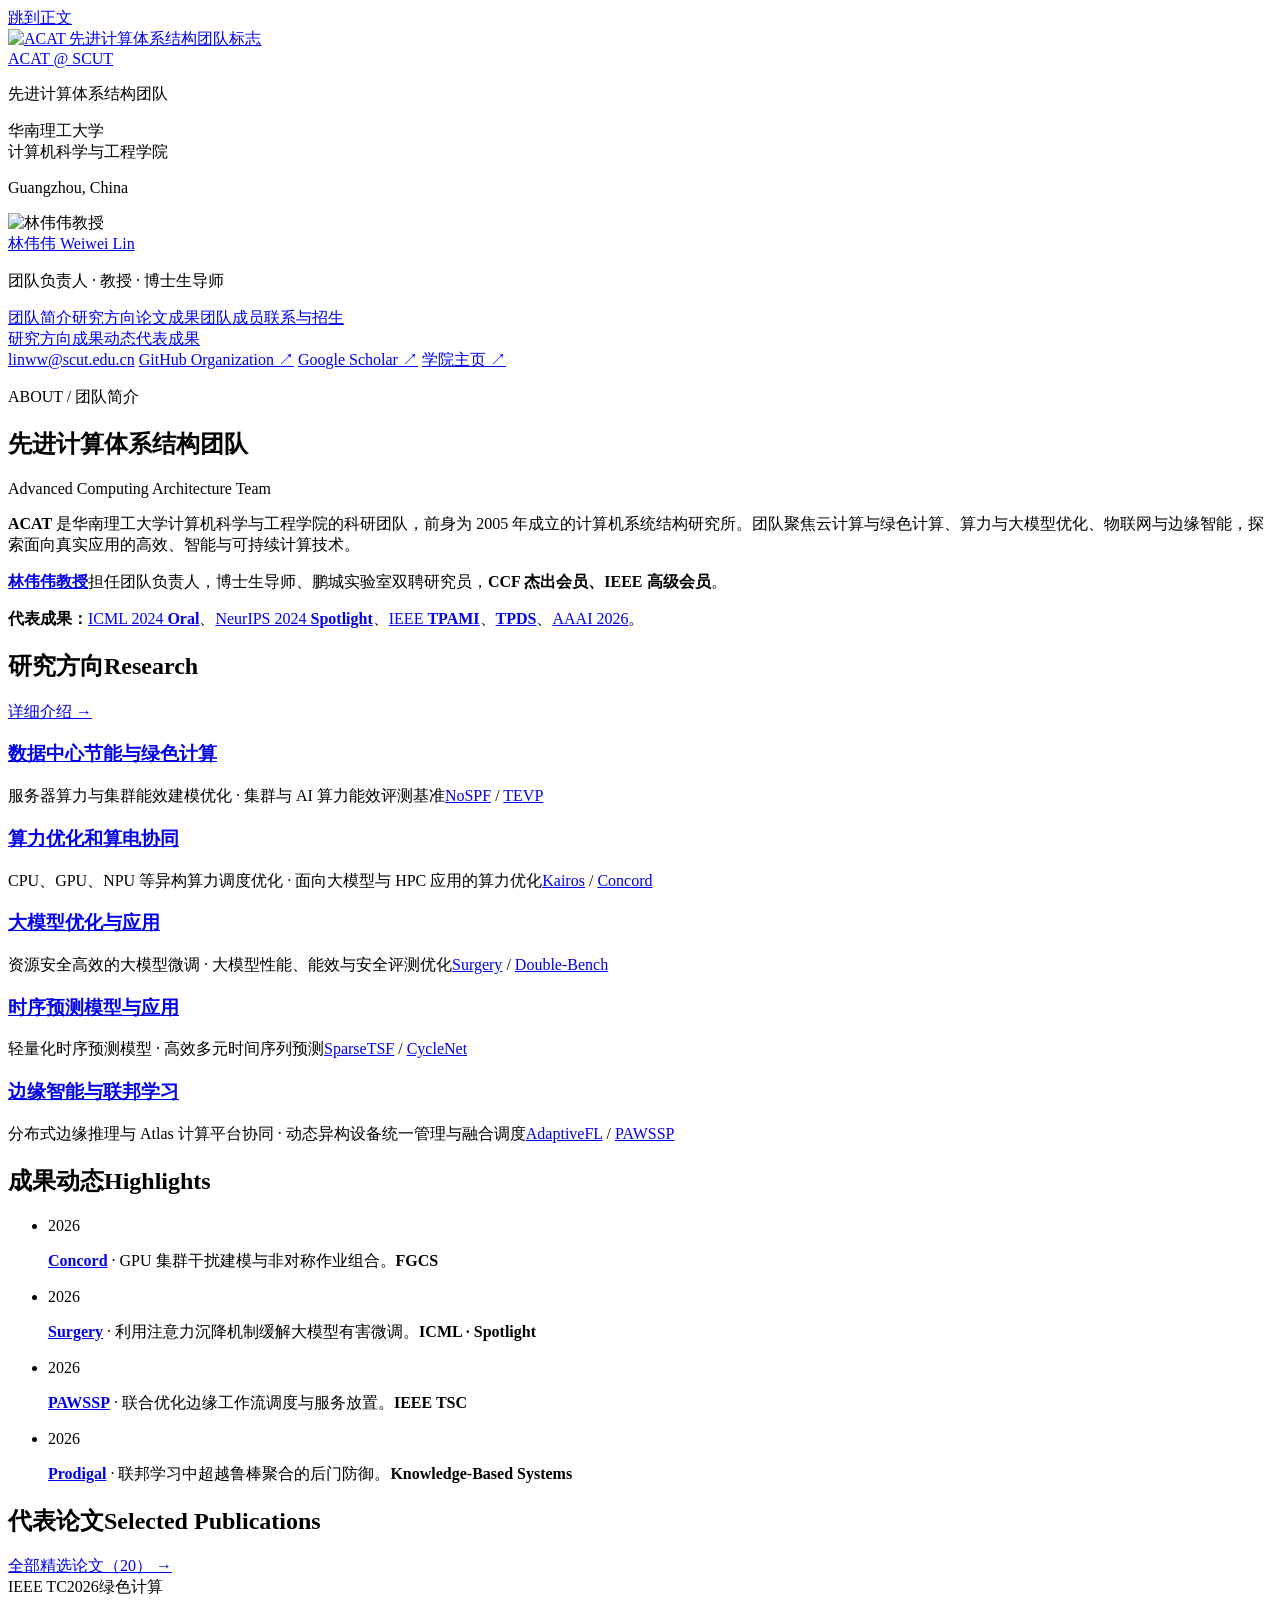
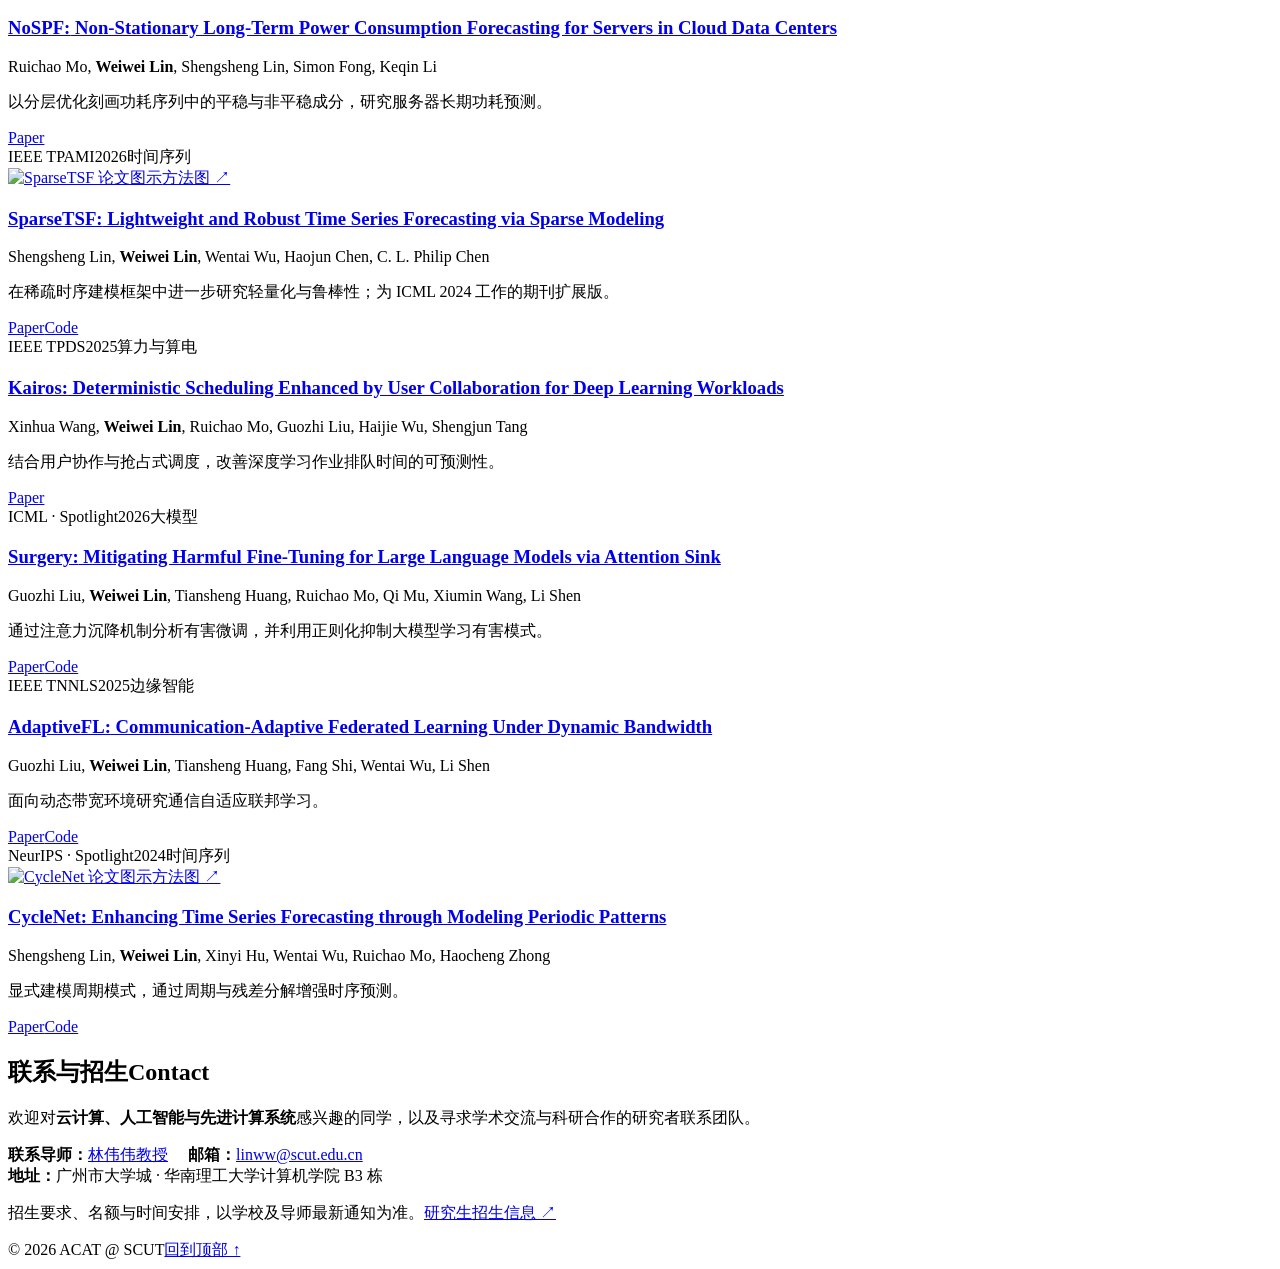
==== commit bd84f264: "feat: 建立主页内容维护基础并明确初步建设规范 - content/、scripts/：拆分六类内容数据，统一读取与校验，固定成员、方向和论文引用标识 - content/、site/：统一89人" ====
--- a/site/index.html
+++ b/site/index.html
@@ -1 +1,29 @@
-<!doctype html><html lang="zh-CN"><head><meta charset="utf-8"><meta name="viewport" content="width=device-width, initial-scale=1"><meta name="theme-color" content="#0f3d75"><title>先进计算体系结构团队 · ACAT @ SCUT</title><meta name="description" content="华南理工大学先进计算体系结构团队。林伟伟教授带领团队研究绿色计算、算力调度、大模型、时间序列与边缘智能。"><meta property="og:title" content="先进计算体系结构团队 · ACAT @ SCUT"><meta property="og:description" content="华南理工大学先进计算体系结构团队。林伟伟教授带领团队研究绿色计算、算力调度、大模型、时间序列与边缘智能。"><meta property="og:type" content="website"><link rel="canonical" href="https://acat-scut.github.io/"><link rel="icon" href="assets/acat-logo.png"><link rel="stylesheet" href="styles.css?v=70f456a9f4"><script src="script.js" defer></script></head><body><a class="skip-link" href="#main">跳到正文</a><div class="page-shell"><aside class="sidebar" aria-label="实验室概览"><div class="lab-identity"><a href="index.html"><img class="lab-logo" src="assets/acat-logo.png" width="146" height="146" alt="ACAT 先进计算体系结构团队标志"></a><div><a class="lab-name" href="index.html">ACAT <span>@ SCUT</span></a><p class="lab-chinese">先进计算体系结构团队</p><p class="affiliation">华南理工大学<br>计算机科学与工程学院</p><p class="location">Guangzhou, China</p></div></div><div class="sidebar-lead"><img src="assets/weiwei-lin.jpg" width="44" height="44" alt="林伟伟教授"><div><a href="https://www.scholat.com/linweiwei">林伟伟 <span>Weiwei Lin</span></a><p>团队负责人 · 教授 · 博士生导师</p></div></div><nav class="site-nav" aria-label="网站导航"><a href="index.html" aria-current=page>团队简介</a><a href="research.html" >研究方向</a><a href="publications.html" >论文成果</a><a href="people.html" >团队成员</a><a href="index.html#join" >联系与招生</a></nav><div class="local-nav"><a href="#research">研究方向</a><a href="#updates">近期成果</a><a href="#papers">代表论文</a></div><div class="sidebar-links"><a href="mailto:linww@scut.edu.cn">linww@scut.edu.cn</a><a href="https://github.com/ACAT-SCUT">GitHub Organization ↗</a><a href="https://scholar.google.com/citations?user=IWsha94AAAAJ">Google Scholar ↗</a><a href="https://www2.scut.edu.cn/cs/">学院主页 ↗</a></div></aside><div class="page-content"><main id="main"><section class="about" id="about"><p class="kicker">ABOUT / 团队简介</p><h1>先进计算体系结构团队</h1><p class="english-name">Advanced Computing Architecture Team</p><p><strong>ACAT</strong> 是华南理工大学计算机科学与工程学院的科研团队，前身为 2005 年成立的计算机系统结构研究所。我们聚焦<strong>云计算与绿色计算、算力与大模型优化、物联网与边缘智能</strong>，研究面向真实应用的高效、智能与可持续计算技术。</p><p><a href="https://www.scholat.com/linweiwei"><strong>林伟伟教授</strong></a>担任团队负责人，博士生导师、鹏城实验室双聘研究员，<strong>CCF 杰出会员、IEEE 高级会员</strong>。</p><p class="recognition"><strong>代表成果：</strong><a href="publications.html#paper-sparsetsf-2024">ICML 2024 <b>Oral</b></a>、<a href="publications.html#paper-cyclenet-2024">NeurIPS 2024 <b>Spotlight</b></a>、<a href="publications.html#paper-sparsetsf-2026">IEEE <b>TPAMI</b></a>、<a href="publications.html#paper-kairos-2025"><b>TPDS</b></a>、<a href="publications.html#paper-exfairs-2026">AAAI 2026</a>。</p></section><section class="section" id="research"><div class="section-heading"><h2>研究方向 <span>Research</span></h2><a class="more-link" href="research.html">详细介绍 →</a></div><div class="research-overview"><div class="research-row"><h3><a class="" href="research.html#power">数据中心节能与绿色计算</a></h3><p>服务器与集群能效建模 · 数据中心热管理与制冷优化<span class="research-examples"><a class="" href="publications.html#paper-nospf-2026">NoSPF</a> / <a class="" href="publications.html#paper-tevp-2024">TEVP</a></span></p></div><div class="research-row"><h3><a class="" href="research.html#scheduling">云计算调度与算力管理</a></h3><p>GPU / NPU 异构集群调度 · 虚拟机与容器资源管理<span class="research-examples"><a class="" href="publications.html#paper-kairos-2025">Kairos</a> / <a class="" href="publications.html#paper-concord-2026">Concord</a></span></p></div><div class="research-row"><h3><a class="" href="research.html#llm">大模型优化与应用</a></h3><p>资源高效的模型微调 · 推理服务效率与用户体验<span class="research-examples"><a class="" href="publications.html#paper-surgery-2026">Surgery</a> / <a class="" href="publications.html#paper-double-bench-2026">Double-Bench</a></span></p></div><div class="research-row"><h3><a class="" href="research.html#ts">时序预测模型与应用</a></h3><p>轻量化长序列预测 · 多元依赖与周期模式建模<span class="research-examples"><a class="" href="publications.html#paper-sparsetsf-2026">SparseTSF</a> / <a class="" href="publications.html#paper-cyclenet-2024">CycleNet</a></span></p></div><div class="research-row"><h3><a class="" href="research.html#fl">边缘智能与联邦学习</a></h3><p>端边云资源协同与任务卸载 · 异构设备运行时间预测<span class="research-examples"><a class="" href="publications.html#paper-adaptivefl-2025">AdaptiveFL</a> / <a class="" href="publications.html#paper-pawssp-2026">PAWSSP</a></span></p></div></div></section><section class="section" id="updates"><div class="section-heading"><h2>近期成果 <span>Recent Work</span></h2></div><ul class="news-list"><li><span class="news-year">2026</span><p><a class="" href="publications.html#paper-concord-2026"><strong>Concord</strong></a> · GPU 集群干扰建模与非对称作业组合。<b>FGCS</b></p></li><li><span class="news-year">2026</span><p><a class="" href="publications.html#paper-surgery-2026"><strong>Surgery</strong></a> · 利用注意力沉降机制缓解大模型有害微调。<b>ICML</b></p></li><li><span class="news-year">2026</span><p><a class="" href="publications.html#paper-pawssp-2026"><strong>PAWSSP</strong></a> · 联合优化边缘工作流调度与服务放置。<b>IEEE TSC</b></p></li><li><span class="news-year">2026</span><p><a class="" href="publications.html#paper-prodigal-2026"><strong>Prodigal</strong></a> · 联邦学习中超越鲁棒聚合的后门防御。<b>Knowledge-Based Systems</b></p></li></ul></section><section class="section" id="papers"><div class="section-heading"><h2>代表论文 <span>Selected Publications</span></h2><a class="more-link" href="publications.html">全部精选论文（20） →</a></div><article class="paper" id="paper-nospf-2026"><div class="paper-top"><span class="venue">IEEE TC</span><span class="paper-year">2026</span><span class="paper-area">绿色计算</span></div><div class="paper-body "><div><h3><a class="" href="https://doi.org/10.1109/TC.2025.3624486"><strong>NoSPF:</strong> Non-Stationary Long-Term Power Consumption Forecasting for Servers in Cloud Data Centers</a></h3><p class="authors">Ruichao Mo, <strong>Weiwei Lin</strong>, Shengsheng Lin, Simon Fong, Keqin Li</p><p class="paper-summary">以分层优化刻画功耗序列中的平稳与非平稳成分，研究服务器长期功耗预测。</p><div class="paper-links"><a class="" href="https://doi.org/10.1109/TC.2025.3624486">Paper</a></div></div></div></article><article class="paper" id="paper-sparsetsf-2026"><div class="paper-top"><span class="venue">IEEE TPAMI</span><span class="paper-year">2026</span><span class="paper-area">时间序列</span></div><div class="paper-body has-figure"><a class="paper-figure" href="assets/sparsetsf-model.png" aria-label="查看 SparseTSF 方法图原图"><img src="assets/sparsetsf-model.png" alt="SparseTSF 论文图示" width="180" height="105" loading="lazy"><span>方法图 ↗</span></a><div><h3><a class="" href="https://doi.org/10.1109/TPAMI.2025.3602445"><strong>SparseTSF:</strong> Lightweight and Robust Time Series Forecasting via Sparse Modeling</a></h3><p class="authors">Shengsheng Lin, <strong>Weiwei Lin</strong>, Wentai Wu, Haojun Chen, C. L. Philip Chen</p><p class="paper-summary">在稀疏时序建模框架中进一步研究轻量化与鲁棒性；为 ICML 2024 工作的期刊扩展版。</p><div class="paper-links"><a class="" href="https://doi.org/10.1109/TPAMI.2025.3602445">Paper</a><a class="" href="https://github.com/lss-1138/SparseTSF">Code</a></div></div></div></article><article class="paper" id="paper-kairos-2025"><div class="paper-top"><span class="venue">IEEE TPDS</span><span class="paper-year">2025</span><span class="paper-area">算力与调度</span></div><div class="paper-body "><div><h3><a class="" href="https://doi.org/10.1109/TPDS.2025.3624245"><strong>Kairos:</strong> Deterministic Scheduling Enhanced by User Collaboration for Deep Learning Workloads</a></h3><p class="authors">Xinhua Wang, <strong>Weiwei Lin</strong>, Ruichao Mo, Guozhi Liu, Haijie Wu, Shengjun Tang</p><p class="paper-summary">结合用户协作与抢占式调度，改善深度学习作业排队时间的可预测性。</p><div class="paper-links"><a class="" href="https://doi.org/10.1109/TPDS.2025.3624245">Paper</a><a class="" href="https://github.com/ACAT-SCUT/Kairos">Code</a></div></div></div></article><article class="paper" id="paper-surgery-2026"><div class="paper-top"><span class="venue">ICML</span><span class="paper-year">2026</span><span class="paper-area">大模型</span></div><div class="paper-body "><div><h3><a class="" href="https://icml.cc/virtual/2026/poster/66119"><strong>Surgery:</strong> Mitigating Harmful Fine-Tuning for Large Language Models via Attention Sink</a></h3><p class="authors">Guozhi Liu, <strong>Weiwei Lin</strong>, Tiansheng Huang, Ruichao Mo, Qi Mu, Xiumin Wang, Li Shen</p><p class="paper-summary">通过注意力沉降机制分析有害微调，并利用正则化抑制大模型学习有害模式。</p><div class="paper-links"><a class="" href="https://icml.cc/virtual/2026/poster/66119">Paper</a><a class="" href="https://github.com/Lslland/Surgery">Code</a></div></div></div></article><article class="paper" id="paper-adaptivefl-2025"><div class="paper-top"><span class="venue">IEEE TNNLS</span><span class="paper-year">2025</span><span class="paper-area">边缘智能</span></div><div class="paper-body "><div><h3><a class="" href="https://doi.org/10.1109/TNNLS.2025.3560656"><strong>AdaptiveFL:</strong> Communication-Adaptive Federated Learning Under Dynamic Bandwidth</a></h3><p class="authors">Guozhi Liu, <strong>Weiwei Lin</strong>, Tiansheng Huang, Fang Shi, Wentai Wu, Li Shen</p><p class="paper-summary">面向动态带宽环境研究通信自适应联邦学习。</p><div class="paper-links"><a class="" href="https://doi.org/10.1109/TNNLS.2025.3560656">Paper</a><a class="" href="https://github.com/Lslland/AdaptiveFL">Code</a></div></div></div></article><article class="paper" id="paper-cyclenet-2024"><div class="paper-top"><span class="venue">NeurIPS · Spotlight</span><span class="paper-year">2024</span><span class="paper-area">时间序列</span></div><div class="paper-body has-figure"><a class="paper-figure" href="assets/cyclenet-overview.png" aria-label="查看 CycleNet 方法图原图"><img src="assets/cyclenet-overview.png" alt="CycleNet 论文图示" width="180" height="105" loading="lazy"><span>方法图 ↗</span></a><div><h3><a class="" href="https://arxiv.org/abs/2409.18479"><strong>CycleNet:</strong> Enhancing Time Series Forecasting through Modeling Periodic Patterns</a></h3><p class="authors">Shengsheng Lin, <strong>Weiwei Lin</strong>, Xinyi Hu, Wentai Wu, Ruichao Mo, Haocheng Zhong</p><p class="paper-summary">显式建模周期模式，通过周期与残差分解增强时序预测。</p><div class="paper-links"><a class="" href="https://arxiv.org/abs/2409.18479">Paper</a><a class="" href="https://github.com/ACAT-SCUT/CycleNet">Code</a></div></div></div></article></section><section class="section contact" id="join"><div class="section-heading"><h2>联系与招生 <span>Contact</span></h2></div><p>欢迎对<strong>云计算、人工智能与先进计算系统</strong>感兴趣的同学，以及寻求学术交流与科研合作的研究者联系团队。</p><p><strong>联系导师：</strong><a href="https://www.scholat.com/linweiwei">林伟伟教授</a>　 <strong>邮箱：</strong><a href="mailto:linww@scut.edu.cn">linww@scut.edu.cn</a><br><strong>地址：</strong>广州市大学城 · 华南理工大学计算机学院 B3 栋</p><p class="note">招生要求、名额与时间安排，以学校及导师最新通知为准。<a href="https://yz.scut.edu.cn/">研究生招生信息 ↗</a></p></section></main><footer><span>© 2026 ACAT @ SCUT</span><a href="sources.html">资料来源 · 2026.09.12 更新</a><a href="#main">回到顶部 ↑</a></footer></div></div></body></html>+<!doctype html>
+<html lang="zh-CN"><head>
+<meta charset="utf-8"><meta name="viewport" content="width=device-width, initial-scale=1">
+<meta name="theme-color" content="#0f3d75"><title>先进计算体系结构团队 · ACAT @ SCUT</title>
+<meta name="description" content="华南理工大学先进计算体系结构团队，研究绿色计算、算电协同、大模型、时间序列与边缘智能。">
+<meta property="og:title" content="先进计算体系结构团队 · ACAT @ SCUT">
+<meta property="og:description" content="华南理工大学先进计算体系结构团队，研究绿色计算、算电协同、大模型、时间序列与边缘智能。">
+<meta property="og:type" content="website">
+<link rel="canonical" href="https://acat-scut.github.io/">
+<link rel="icon" href="/assets/acat-logo.png"><link rel="stylesheet" href="/styles.css?v=b31f3c4e8a">
+<script src="/script.js" defer></script></head>
+<body><a class="skip-link" href="#main">跳到正文</a>
+<div class="page-shell"><aside class="sidebar" aria-label="实验室概览">
+<div class="lab-identity"><a href="/" aria-label="ACAT 首页"><img class="lab-logo" src="/assets/acat-logo.png" width="146" height="146" alt="ACAT 先进计算体系结构团队标志"></a>
+<div><a class="lab-name" href="/">ACAT <span>@ SCUT</span></a><p class="lab-chinese">先进计算体系结构团队</p>
+<p class="affiliation">华南理工大学<br>计算机科学与工程学院</p><p class="location">Guangzhou, China</p></div></div>
+<div class="sidebar-lead"><img src="/assets/weiwei-lin.jpg" width="44" height="44" alt="林伟伟教授">
+<div><a class="" href="https://www.scholat.com/linweiwei">林伟伟 <span>Weiwei Lin</span></a><p>团队负责人 · 教授 · 博士生导师</p></div></div>
+<nav class="site-nav" aria-label="网站导航"><a href="/index.html" aria-current="page">团队简介</a><a href="/research.html">研究方向</a><a href="/publications.html">论文成果</a><a href="/people.html">团队成员</a><a href="/index.html#join">联系与招生</a></nav><div class="local-nav"><a href="#research">研究方向</a><a href="#updates">成果动态</a><a href="#papers">代表成果</a></div>
+<div class="sidebar-links"><a class="" href="mailto:linww@scut.edu.cn">linww@scut.edu.cn</a>
+<a href="https://github.com/ACAT-SCUT">GitHub Organization ↗</a>
+<a href="https://scholar.google.com/citations?user=IWsha94AAAAJ">Google Scholar ↗</a>
+<a href="https://www2.scut.edu.cn/cs/">学院主页 ↗</a></div></aside>
+<div class="page-content"><main id="main" tabindex="-1"><section class="about" id="about">
+<p class="kicker">ABOUT / 团队简介</p><h1>先进计算体系结构团队</h1>
+<p class="english-name">Advanced Computing Architecture Team</p><p><strong>ACAT</strong> 是华南理工大学计算机科学与工程学院的科研团队，前身为 2005 年成立的计算机系统结构研究所。团队聚焦云计算与绿色计算、算力与大模型优化、物联网与边缘智能，探索面向真实应用的高效、智能与可持续计算技术。</p><p class="lead-bio"><a class="" href="https://www.scholat.com/linweiwei"><strong>林伟伟教授</strong></a>担任团队负责人，博士生导师、鹏城实验室双聘研究员，<strong>CCF 杰出会员、IEEE 高级会员</strong>。</p>
+<p class="recognition"><strong>代表成果：</strong><a href="/publications.html#paper-sparsetsf-2024">ICML 2024 <b>Oral</b></a>、<a href="/publications.html#paper-cyclenet-2024">NeurIPS 2024 <b>Spotlight</b></a>、<a href="/publications.html#paper-sparsetsf-2026">IEEE <b>TPAMI</b></a>、<a href="/publications.html#paper-kairos-2025"><b>TPDS</b></a>、<a href="/publications.html#paper-exfairs-2026">AAAI 2026</a>。</p></section><section class="section" id="research"><div class="section-heading"><h2>研究方向<span>Research</span></h2><a class="more-link" href="/research.html">详细介绍 →</a></div><div class="research-overview"><div class="research-row"><h3><a class="" href="/research.html#power">数据中心节能与绿色计算</a></h3><p>服务器算力与集群能效建模优化 · 集群与 AI 算力能效评测基准<span class="research-examples"><a class="" href="/publications.html#paper-nospf-2026">NoSPF</a> / <a class="" href="/publications.html#paper-tevp-2024">TEVP</a></span></p></div><div class="research-row"><h3><a class="" href="/research.html#scheduling">算力优化和算电协同</a></h3><p>CPU、GPU、NPU 等异构算力调度优化 · 面向大模型与 HPC 应用的算力优化<span class="research-examples"><a class="" href="/publications.html#paper-kairos-2025">Kairos</a> / <a class="" href="/publications.html#paper-concord-2026">Concord</a></span></p></div><div class="research-row"><h3><a class="" href="/research.html#llm">大模型优化与应用</a></h3><p>资源安全高效的大模型微调 · 大模型性能、能效与安全评测优化<span class="research-examples"><a class="" href="/publications.html#paper-surgery-2026">Surgery</a> / <a class="" href="/publications.html#paper-double-bench-2026">Double-Bench</a></span></p></div><div class="research-row"><h3><a class="" href="/research.html#ts">时序预测模型与应用</a></h3><p>轻量化时序预测模型 · 高效多元时间序列预测<span class="research-examples"><a class="" href="/publications.html#paper-sparsetsf-2026">SparseTSF</a> / <a class="" href="/publications.html#paper-cyclenet-2024">CycleNet</a></span></p></div><div class="research-row"><h3><a class="" href="/research.html#fl">边缘智能与联邦学习</a></h3><p>分布式边缘推理与 Atlas 计算平台协同 · 动态异构设备统一管理与融合调度<span class="research-examples"><a class="" href="/publications.html#paper-adaptivefl-2025">AdaptiveFL</a> / <a class="" href="/publications.html#paper-pawssp-2026">PAWSSP</a></span></p></div></div></section><section class="section" id="updates"><div class="section-heading"><h2>成果动态<span>Highlights</span></h2></div><ul class="news-list"><li><span class="news-year">2026</span><p><a class="" href="/publications.html#paper-concord-2026"><strong>Concord</strong></a> · GPU 集群干扰建模与非对称作业组合。<b>FGCS</b></p></li><li><span class="news-year">2026</span><p><a class="" href="/publications.html#paper-surgery-2026"><strong>Surgery</strong></a> · 利用注意力沉降机制缓解大模型有害微调。<b>ICML · Spotlight</b></p></li><li><span class="news-year">2026</span><p><a class="" href="/publications.html#paper-pawssp-2026"><strong>PAWSSP</strong></a> · 联合优化边缘工作流调度与服务放置。<b>IEEE TSC</b></p></li><li><span class="news-year">2026</span><p><a class="" href="/publications.html#paper-prodigal-2026"><strong>Prodigal</strong></a> · 联邦学习中超越鲁棒聚合的后门防御。<b>Knowledge-Based Systems</b></p></li></ul></section><section class="section" id="papers"><div class="section-heading"><h2>代表论文<span>Selected Publications</span></h2><a class="more-link" href="/publications.html">全部精选论文（20） →</a></div><article class="paper" id="paper-nospf-2026"><div class="paper-top"><span class="venue">IEEE TC</span><span class="paper-year">2026</span><span class="paper-area">绿色计算</span></div><div class="paper-body "><div><h3><a class="" href="https://doi.org/10.1109/TC.2025.3624486"><strong>NoSPF:</strong> Non-Stationary Long-Term Power Consumption Forecasting for Servers in Cloud Data Centers</a></h3><p class="authors">Ruichao Mo, <strong>Weiwei Lin</strong>, Shengsheng Lin, Simon Fong, Keqin Li</p><p class="paper-summary">以分层优化刻画功耗序列中的平稳与非平稳成分，研究服务器长期功耗预测。</p><div class="paper-links"><a class="" href="https://doi.org/10.1109/TC.2025.3624486">Paper</a></div></div></div></article><article class="paper" id="paper-sparsetsf-2026"><div class="paper-top"><span class="venue">IEEE TPAMI</span><span class="paper-year">2026</span><span class="paper-area">时间序列</span></div><div class="paper-body has-figure"><a class="paper-figure" href="/assets/sparsetsf-model.png" aria-label="查看 SparseTSF 方法图原图"><img src="/assets/sparsetsf-model.png" alt="SparseTSF 论文图示" width="180" height="110" loading="lazy"><span>方法图 ↗</span></a><div><h3><a class="" href="https://doi.org/10.1109/TPAMI.2025.3602445"><strong>SparseTSF:</strong> Lightweight and Robust Time Series Forecasting via Sparse Modeling</a></h3><p class="authors">Shengsheng Lin, <strong>Weiwei Lin</strong>, Wentai Wu, Haojun Chen, C. L. Philip Chen</p><p class="paper-summary">在稀疏时序建模框架中进一步研究轻量化与鲁棒性；为 ICML 2024 工作的期刊扩展版。</p><div class="paper-links"><a class="" href="https://doi.org/10.1109/TPAMI.2025.3602445">Paper</a><a class="" href="https://github.com/lss-1138/SparseTSF">Code</a></div></div></div></article><article class="paper" id="paper-kairos-2025"><div class="paper-top"><span class="venue">IEEE TPDS</span><span class="paper-year">2025</span><span class="paper-area">算力与算电</span></div><div class="paper-body "><div><h3><a class="" href="https://doi.org/10.1109/TPDS.2025.3624245"><strong>Kairos:</strong> Deterministic Scheduling Enhanced by User Collaboration for Deep Learning Workloads</a></h3><p class="authors">Xinhua Wang, <strong>Weiwei Lin</strong>, Ruichao Mo, Guozhi Liu, Haijie Wu, Shengjun Tang</p><p class="paper-summary">结合用户协作与抢占式调度，改善深度学习作业排队时间的可预测性。</p><div class="paper-links"><a class="" href="https://doi.org/10.1109/TPDS.2025.3624245">Paper</a></div></div></div></article><article class="paper" id="paper-surgery-2026"><div class="paper-top"><span class="venue">ICML · Spotlight</span><span class="paper-year">2026</span><span class="paper-area">大模型</span></div><div class="paper-body "><div><h3><a class="" href="https://icml.cc/virtual/2026/poster/66119"><strong>Surgery:</strong> Mitigating Harmful Fine-Tuning for Large Language Models via Attention Sink</a></h3><p class="authors">Guozhi Liu, <strong>Weiwei Lin</strong>, Tiansheng Huang, Ruichao Mo, Qi Mu, Xiumin Wang, Li Shen</p><p class="paper-summary">通过注意力沉降机制分析有害微调，并利用正则化抑制大模型学习有害模式。</p><div class="paper-links"><a class="" href="https://icml.cc/virtual/2026/poster/66119">Paper</a><a class="" href="https://github.com/Lslland/Surgery">Code</a></div></div></div></article><article class="paper" id="paper-adaptivefl-2025"><div class="paper-top"><span class="venue">IEEE TNNLS</span><span class="paper-year">2025</span><span class="paper-area">边缘智能</span></div><div class="paper-body "><div><h3><a class="" href="https://doi.org/10.1109/TNNLS.2025.3560656"><strong>AdaptiveFL:</strong> Communication-Adaptive Federated Learning Under Dynamic Bandwidth</a></h3><p class="authors">Guozhi Liu, <strong>Weiwei Lin</strong>, Tiansheng Huang, Fang Shi, Wentai Wu, Li Shen</p><p class="paper-summary">面向动态带宽环境研究通信自适应联邦学习。</p><div class="paper-links"><a class="" href="https://doi.org/10.1109/TNNLS.2025.3560656">Paper</a><a class="" href="https://github.com/Lslland/AdaptiveFL">Code</a></div></div></div></article><article class="paper" id="paper-cyclenet-2024"><div class="paper-top"><span class="venue">NeurIPS · Spotlight</span><span class="paper-year">2024</span><span class="paper-area">时间序列</span></div><div class="paper-body has-figure"><a class="paper-figure" href="/assets/cyclenet-overview.png" aria-label="查看 CycleNet 方法图原图"><img src="/assets/cyclenet-overview.png" alt="CycleNet 论文图示" width="180" height="110" loading="lazy"><span>方法图 ↗</span></a><div><h3><a class="" href="https://arxiv.org/abs/2409.18479"><strong>CycleNet:</strong> Enhancing Time Series Forecasting through Modeling Periodic Patterns</a></h3><p class="authors">Shengsheng Lin, <strong>Weiwei Lin</strong>, Xinyi Hu, Wentai Wu, Ruichao Mo, Haocheng Zhong</p><p class="paper-summary">显式建模周期模式，通过周期与残差分解增强时序预测。</p><div class="paper-links"><a class="" href="https://arxiv.org/abs/2409.18479">Paper</a><a class="" href="https://github.com/ACAT-SCUT/CycleNet">Code</a></div></div></div></article></section><section class="section contact" id="join"><div class="section-heading"><h2>联系与招生<span>Contact</span></h2></div><p>欢迎对<strong>云计算、人工智能与先进计算系统</strong>感兴趣的同学，以及寻求学术交流与科研合作的研究者联系团队。</p><p><strong>联系导师：</strong><a class="" href="https://www.scholat.com/linweiwei">林伟伟教授</a>　 <strong>邮箱：</strong><a class="" href="mailto:linww@scut.edu.cn">linww@scut.edu.cn</a><br><strong>地址：</strong>广州市大学城 · 华南理工大学计算机学院 B3 栋</p><p class="note">招生要求、名额与时间安排，以学校及导师最新通知为准。<a class="" href="https://yz.scut.edu.cn/">研究生招生信息 ↗</a></p></section></main>
+<footer><span>© 2026 ACAT @ SCUT</span><a href="#main">回到顶部 ↑</a></footer>
+</div></div></body></html>
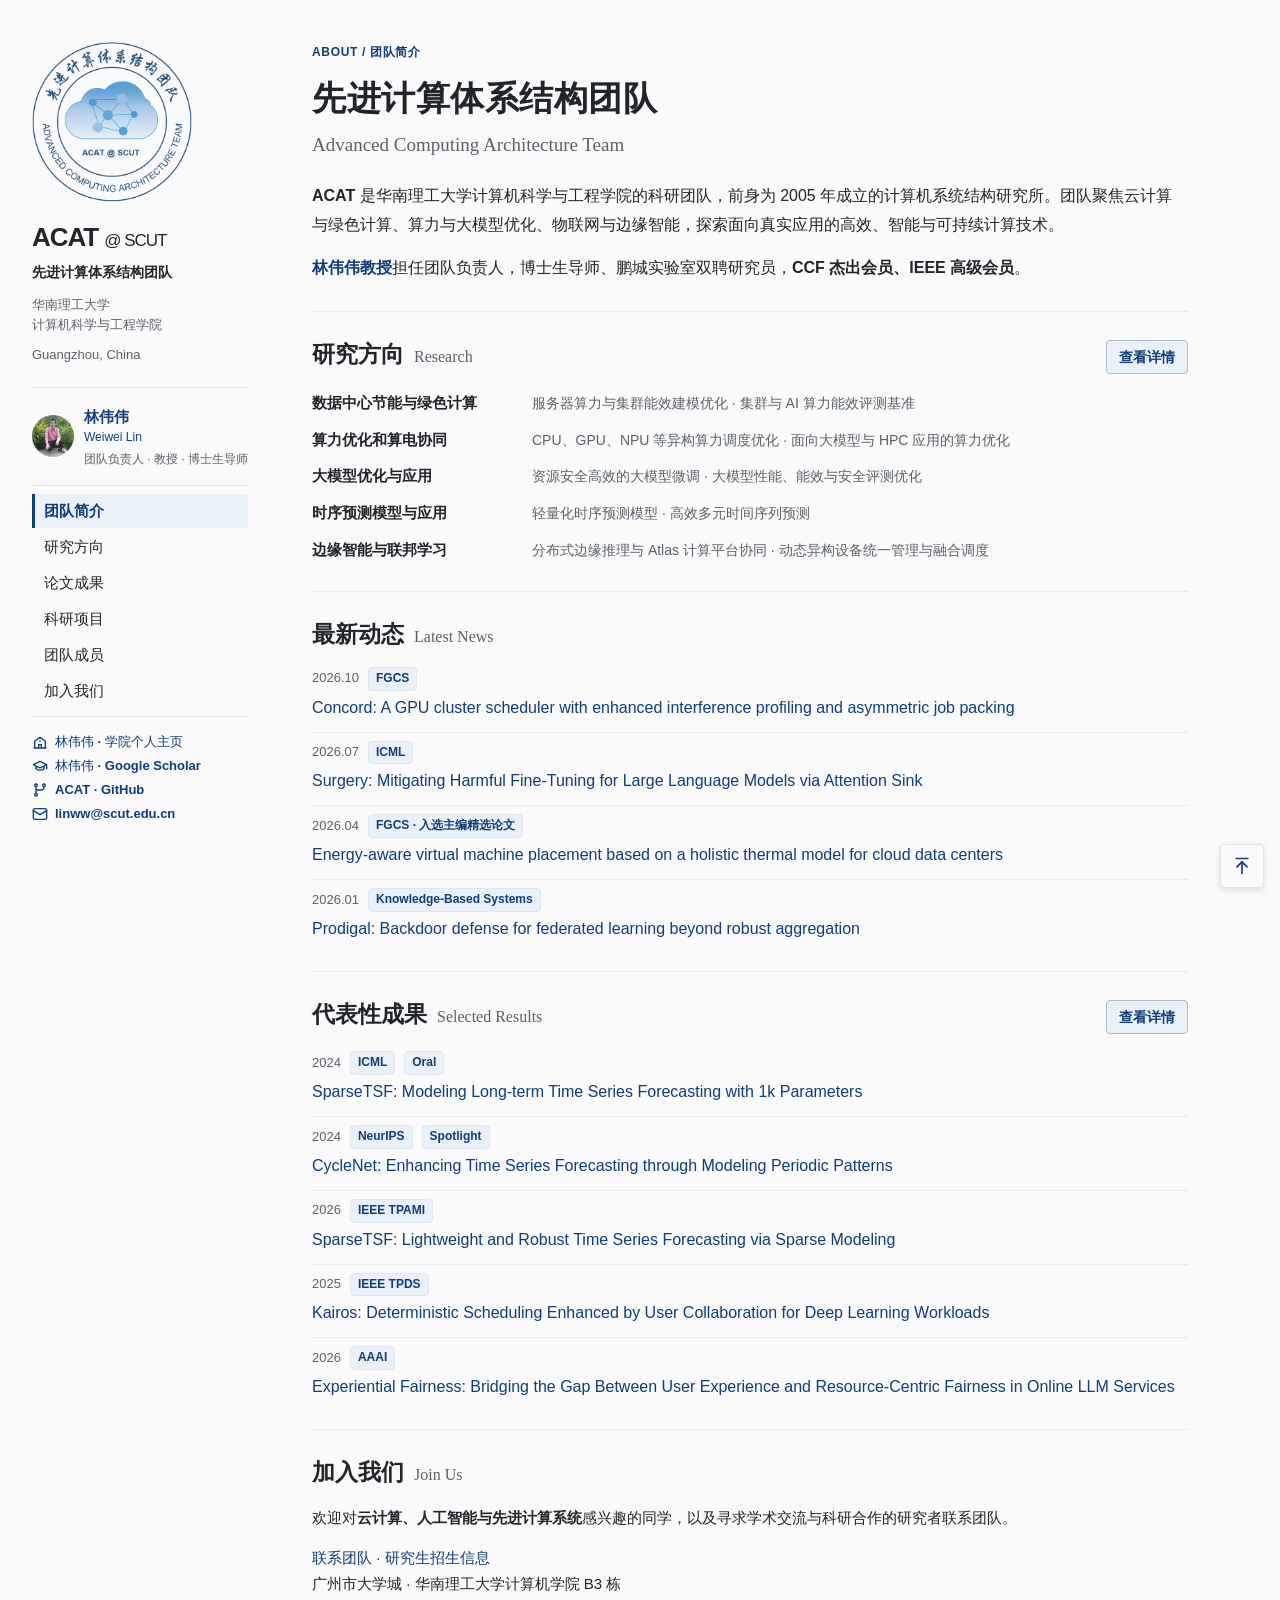
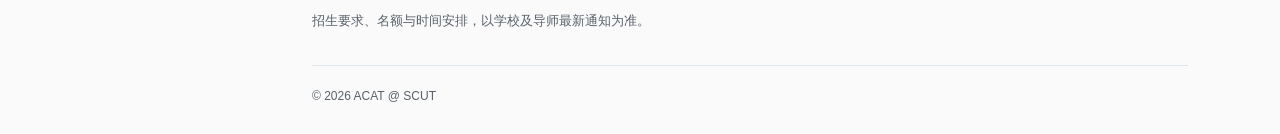
==== commit 884d03a0: "feat: 接入 ACAT 主页新版并完善成员维护 - 更新五页布局与六项主导航，独立展示科研项目，统一桌面侧栏、页内目录和回顶交互 - 更新首页动态与代表性成果，按方向和年份组织论文，保留既有页面锚" ====
--- a/site/index.html
+++ b/site/index.html
@@ -1,29 +1,82 @@
 <!doctype html>
-<html lang="zh-CN"><head>
-<meta charset="utf-8"><meta name="viewport" content="width=device-width, initial-scale=1">
-<meta name="theme-color" content="#0f3d75"><title>先进计算体系结构团队 · ACAT @ SCUT</title>
+<html lang="zh-CN">
+<head>
+<meta charset="utf-8">
+<meta name="viewport" content="width=device-width, initial-scale=1">
+<meta name="theme-color" content="#0f3d75">
 <meta name="description" content="华南理工大学先进计算体系结构团队，研究绿色计算、算电协同、大模型、时间序列与边缘智能。">
 <meta property="og:title" content="先进计算体系结构团队 · ACAT @ SCUT">
 <meta property="og:description" content="华南理工大学先进计算体系结构团队，研究绿色计算、算电协同、大模型、时间序列与边缘智能。">
 <meta property="og:type" content="website">
+<title>先进计算体系结构团队 · ACAT @ SCUT</title>
 <link rel="canonical" href="https://acat-scut.github.io/">
-<link rel="icon" href="/assets/acat-logo.png"><link rel="stylesheet" href="/styles.css?v=b31f3c4e8a">
-<script src="/script.js" defer></script></head>
-<body><a class="skip-link" href="#main">跳到正文</a>
-<div class="page-shell"><aside class="sidebar" aria-label="实验室概览">
-<div class="lab-identity"><a href="/" aria-label="ACAT 首页"><img class="lab-logo" src="/assets/acat-logo.png" width="146" height="146" alt="ACAT 先进计算体系结构团队标志"></a>
-<div><a class="lab-name" href="/">ACAT <span>@ SCUT</span></a><p class="lab-chinese">先进计算体系结构团队</p>
-<p class="affiliation">华南理工大学<br>计算机科学与工程学院</p><p class="location">Guangzhou, China</p></div></div>
-<div class="sidebar-lead"><img src="/assets/weiwei-lin.jpg" width="44" height="44" alt="林伟伟教授">
-<div><a class="" href="https://www.scholat.com/linweiwei">林伟伟 <span>Weiwei Lin</span></a><p>团队负责人 · 教授 · 博士生导师</p></div></div>
-<nav class="site-nav" aria-label="网站导航"><a href="/index.html" aria-current="page">团队简介</a><a href="/research.html">研究方向</a><a href="/publications.html">论文成果</a><a href="/people.html">团队成员</a><a href="/index.html#join">联系与招生</a></nav><div class="local-nav"><a href="#research">研究方向</a><a href="#updates">成果动态</a><a href="#papers">代表成果</a></div>
-<div class="sidebar-links"><a class="" href="mailto:linww@scut.edu.cn">linww@scut.edu.cn</a>
-<a href="https://github.com/ACAT-SCUT">GitHub Organization ↗</a>
-<a href="https://scholar.google.com/citations?user=IWsha94AAAAJ">Google Scholar ↗</a>
-<a href="https://www2.scut.edu.cn/cs/">学院主页 ↗</a></div></aside>
-<div class="page-content"><main id="main" tabindex="-1"><section class="about" id="about">
-<p class="kicker">ABOUT / 团队简介</p><h1>先进计算体系结构团队</h1>
-<p class="english-name">Advanced Computing Architecture Team</p><p><strong>ACAT</strong> 是华南理工大学计算机科学与工程学院的科研团队，前身为 2005 年成立的计算机系统结构研究所。团队聚焦云计算与绿色计算、算力与大模型优化、物联网与边缘智能，探索面向真实应用的高效、智能与可持续计算技术。</p><p class="lead-bio"><a class="" href="https://www.scholat.com/linweiwei"><strong>林伟伟教授</strong></a>担任团队负责人，博士生导师、鹏城实验室双聘研究员，<strong>CCF 杰出会员、IEEE 高级会员</strong>。</p>
-<p class="recognition"><strong>代表成果：</strong><a href="/publications.html#paper-sparsetsf-2024">ICML 2024 <b>Oral</b></a>、<a href="/publications.html#paper-cyclenet-2024">NeurIPS 2024 <b>Spotlight</b></a>、<a href="/publications.html#paper-sparsetsf-2026">IEEE <b>TPAMI</b></a>、<a href="/publications.html#paper-kairos-2025"><b>TPDS</b></a>、<a href="/publications.html#paper-exfairs-2026">AAAI 2026</a>。</p></section><section class="section" id="research"><div class="section-heading"><h2>研究方向<span>Research</span></h2><a class="more-link" href="/research.html">详细介绍 →</a></div><div class="research-overview"><div class="research-row"><h3><a class="" href="/research.html#power">数据中心节能与绿色计算</a></h3><p>服务器算力与集群能效建模优化 · 集群与 AI 算力能效评测基准<span class="research-examples"><a class="" href="/publications.html#paper-nospf-2026">NoSPF</a> / <a class="" href="/publications.html#paper-tevp-2024">TEVP</a></span></p></div><div class="research-row"><h3><a class="" href="/research.html#scheduling">算力优化和算电协同</a></h3><p>CPU、GPU、NPU 等异构算力调度优化 · 面向大模型与 HPC 应用的算力优化<span class="research-examples"><a class="" href="/publications.html#paper-kairos-2025">Kairos</a> / <a class="" href="/publications.html#paper-concord-2026">Concord</a></span></p></div><div class="research-row"><h3><a class="" href="/research.html#llm">大模型优化与应用</a></h3><p>资源安全高效的大模型微调 · 大模型性能、能效与安全评测优化<span class="research-examples"><a class="" href="/publications.html#paper-surgery-2026">Surgery</a> / <a class="" href="/publications.html#paper-double-bench-2026">Double-Bench</a></span></p></div><div class="research-row"><h3><a class="" href="/research.html#ts">时序预测模型与应用</a></h3><p>轻量化时序预测模型 · 高效多元时间序列预测<span class="research-examples"><a class="" href="/publications.html#paper-sparsetsf-2026">SparseTSF</a> / <a class="" href="/publications.html#paper-cyclenet-2024">CycleNet</a></span></p></div><div class="research-row"><h3><a class="" href="/research.html#fl">边缘智能与联邦学习</a></h3><p>分布式边缘推理与 Atlas 计算平台协同 · 动态异构设备统一管理与融合调度<span class="research-examples"><a class="" href="/publications.html#paper-adaptivefl-2025">AdaptiveFL</a> / <a class="" href="/publications.html#paper-pawssp-2026">PAWSSP</a></span></p></div></div></section><section class="section" id="updates"><div class="section-heading"><h2>成果动态<span>Highlights</span></h2></div><ul class="news-list"><li><span class="news-year">2026</span><p><a class="" href="/publications.html#paper-concord-2026"><strong>Concord</strong></a> · GPU 集群干扰建模与非对称作业组合。<b>FGCS</b></p></li><li><span class="news-year">2026</span><p><a class="" href="/publications.html#paper-surgery-2026"><strong>Surgery</strong></a> · 利用注意力沉降机制缓解大模型有害微调。<b>ICML · Spotlight</b></p></li><li><span class="news-year">2026</span><p><a class="" href="/publications.html#paper-pawssp-2026"><strong>PAWSSP</strong></a> · 联合优化边缘工作流调度与服务放置。<b>IEEE TSC</b></p></li><li><span class="news-year">2026</span><p><a class="" href="/publications.html#paper-prodigal-2026"><strong>Prodigal</strong></a> · 联邦学习中超越鲁棒聚合的后门防御。<b>Knowledge-Based Systems</b></p></li></ul></section><section class="section" id="papers"><div class="section-heading"><h2>代表论文<span>Selected Publications</span></h2><a class="more-link" href="/publications.html">全部精选论文（20） →</a></div><article class="paper" id="paper-nospf-2026"><div class="paper-top"><span class="venue">IEEE TC</span><span class="paper-year">2026</span><span class="paper-area">绿色计算</span></div><div class="paper-body "><div><h3><a class="" href="https://doi.org/10.1109/TC.2025.3624486"><strong>NoSPF:</strong> Non-Stationary Long-Term Power Consumption Forecasting for Servers in Cloud Data Centers</a></h3><p class="authors">Ruichao Mo, <strong>Weiwei Lin</strong>, Shengsheng Lin, Simon Fong, Keqin Li</p><p class="paper-summary">以分层优化刻画功耗序列中的平稳与非平稳成分，研究服务器长期功耗预测。</p><div class="paper-links"><a class="" href="https://doi.org/10.1109/TC.2025.3624486">Paper</a></div></div></div></article><article class="paper" id="paper-sparsetsf-2026"><div class="paper-top"><span class="venue">IEEE TPAMI</span><span class="paper-year">2026</span><span class="paper-area">时间序列</span></div><div class="paper-body has-figure"><a class="paper-figure" href="/assets/sparsetsf-model.png" aria-label="查看 SparseTSF 方法图原图"><img src="/assets/sparsetsf-model.png" alt="SparseTSF 论文图示" width="180" height="110" loading="lazy"><span>方法图 ↗</span></a><div><h3><a class="" href="https://doi.org/10.1109/TPAMI.2025.3602445"><strong>SparseTSF:</strong> Lightweight and Robust Time Series Forecasting via Sparse Modeling</a></h3><p class="authors">Shengsheng Lin, <strong>Weiwei Lin</strong>, Wentai Wu, Haojun Chen, C. L. Philip Chen</p><p class="paper-summary">在稀疏时序建模框架中进一步研究轻量化与鲁棒性；为 ICML 2024 工作的期刊扩展版。</p><div class="paper-links"><a class="" href="https://doi.org/10.1109/TPAMI.2025.3602445">Paper</a><a class="" href="https://github.com/lss-1138/SparseTSF">Code</a></div></div></div></article><article class="paper" id="paper-kairos-2025"><div class="paper-top"><span class="venue">IEEE TPDS</span><span class="paper-year">2025</span><span class="paper-area">算力与算电</span></div><div class="paper-body "><div><h3><a class="" href="https://doi.org/10.1109/TPDS.2025.3624245"><strong>Kairos:</strong> Deterministic Scheduling Enhanced by User Collaboration for Deep Learning Workloads</a></h3><p class="authors">Xinhua Wang, <strong>Weiwei Lin</strong>, Ruichao Mo, Guozhi Liu, Haijie Wu, Shengjun Tang</p><p class="paper-summary">结合用户协作与抢占式调度，改善深度学习作业排队时间的可预测性。</p><div class="paper-links"><a class="" href="https://doi.org/10.1109/TPDS.2025.3624245">Paper</a></div></div></div></article><article class="paper" id="paper-surgery-2026"><div class="paper-top"><span class="venue">ICML · Spotlight</span><span class="paper-year">2026</span><span class="paper-area">大模型</span></div><div class="paper-body "><div><h3><a class="" href="https://icml.cc/virtual/2026/poster/66119"><strong>Surgery:</strong> Mitigating Harmful Fine-Tuning for Large Language Models via Attention Sink</a></h3><p class="authors">Guozhi Liu, <strong>Weiwei Lin</strong>, Tiansheng Huang, Ruichao Mo, Qi Mu, Xiumin Wang, Li Shen</p><p class="paper-summary">通过注意力沉降机制分析有害微调，并利用正则化抑制大模型学习有害模式。</p><div class="paper-links"><a class="" href="https://icml.cc/virtual/2026/poster/66119">Paper</a><a class="" href="https://github.com/Lslland/Surgery">Code</a></div></div></div></article><article class="paper" id="paper-adaptivefl-2025"><div class="paper-top"><span class="venue">IEEE TNNLS</span><span class="paper-year">2025</span><span class="paper-area">边缘智能</span></div><div class="paper-body "><div><h3><a class="" href="https://doi.org/10.1109/TNNLS.2025.3560656"><strong>AdaptiveFL:</strong> Communication-Adaptive Federated Learning Under Dynamic Bandwidth</a></h3><p class="authors">Guozhi Liu, <strong>Weiwei Lin</strong>, Tiansheng Huang, Fang Shi, Wentai Wu, Li Shen</p><p class="paper-summary">面向动态带宽环境研究通信自适应联邦学习。</p><div class="paper-links"><a class="" href="https://doi.org/10.1109/TNNLS.2025.3560656">Paper</a><a class="" href="https://github.com/Lslland/AdaptiveFL">Code</a></div></div></div></article><article class="paper" id="paper-cyclenet-2024"><div class="paper-top"><span class="venue">NeurIPS · Spotlight</span><span class="paper-year">2024</span><span class="paper-area">时间序列</span></div><div class="paper-body has-figure"><a class="paper-figure" href="/assets/cyclenet-overview.png" aria-label="查看 CycleNet 方法图原图"><img src="/assets/cyclenet-overview.png" alt="CycleNet 论文图示" width="180" height="110" loading="lazy"><span>方法图 ↗</span></a><div><h3><a class="" href="https://arxiv.org/abs/2409.18479"><strong>CycleNet:</strong> Enhancing Time Series Forecasting through Modeling Periodic Patterns</a></h3><p class="authors">Shengsheng Lin, <strong>Weiwei Lin</strong>, Xinyi Hu, Wentai Wu, Ruichao Mo, Haocheng Zhong</p><p class="paper-summary">显式建模周期模式，通过周期与残差分解增强时序预测。</p><div class="paper-links"><a class="" href="https://arxiv.org/abs/2409.18479">Paper</a><a class="" href="https://github.com/ACAT-SCUT/CycleNet">Code</a></div></div></div></article></section><section class="section contact" id="join"><div class="section-heading"><h2>联系与招生<span>Contact</span></h2></div><p>欢迎对<strong>云计算、人工智能与先进计算系统</strong>感兴趣的同学，以及寻求学术交流与科研合作的研究者联系团队。</p><p><strong>联系导师：</strong><a class="" href="https://www.scholat.com/linweiwei">林伟伟教授</a>　 <strong>邮箱：</strong><a class="" href="mailto:linww@scut.edu.cn">linww@scut.edu.cn</a><br><strong>地址：</strong>广州市大学城 · 华南理工大学计算机学院 B3 栋</p><p class="note">招生要求、名额与时间安排，以学校及导师最新通知为准。<a class="" href="https://yz.scut.edu.cn/">研究生招生信息 ↗</a></p></section></main>
-<footer><span>© 2026 ACAT @ SCUT</span><a href="#main">回到顶部 ↑</a></footer>
-</div></div></body></html>+<link rel="icon" href="assets/acat-logo.png">
+<link rel="stylesheet" href="styles.css?v=4e073ca2c7">
+<link rel="stylesheet" href="pages.css?v=e0f714ce36">
+<link rel="stylesheet" href="home.css?v=a0b61defa1">
+<link rel="stylesheet" href="sidebar.css?v=30cad88a7a">
+<link rel="stylesheet" href="logo.css?v=c806ef7957">
+<link rel="stylesheet" href="utilities.css?v=065b271568">
+<link rel="stylesheet" href="layout.css?v=ee024fa377">
+</head>
+<body class="back-to-top-page">
+<div id="page-top" tabindex="-1" role="region" aria-label="页首"></div>
+<a class="skip-link" href="#main">跳到正文</a>
+<div class="page-shell">
+<aside class="sidebar" aria-label="ACAT 团队概览">
+  <div class="lab-identity">
+    <a href="index.html" aria-label="ACAT 首页"><img class="lab-logo" src="assets/acat-logo-transparent.png" width="146" height="146" alt="ACAT 先进计算体系结构团队标志"></a>
+    <div><a class="lab-name" href="index.html">ACAT <span>@ SCUT</span></a>
+    <p class="lab-chinese">先进计算体系结构团队</p>
+    <p class="affiliation">华南理工大学<br>计算机科学与工程学院</p>
+    <p class="location">Guangzhou, China</p></div>
+  </div>
+  <div class="sidebar-lead">
+    <img src="assets/weiwei-lin.jpg" width="42" height="42" alt="林伟伟教授">
+    <div><a href="https://www.scholat.com/linweiwei">林伟伟 <span>Weiwei Lin</span></a>
+    <p>团队负责人 · 教授 · 博士生导师</p></div>
+  </div>
+  <nav class="site-nav" aria-label="网站导航">
+<a href="index.html" aria-current="page">团队简介</a>
+<a href="research.html">研究方向</a>
+<a href="publications.html">论文成果</a>
+<a href="projects.html">科研项目</a>
+<a href="people.html">团队成员</a>
+<a href="index.html#join">加入我们</a>
+  </nav>
+  <div class="sidebar-links">
+<a href="https://www2.scut.edu.cn/cs/2017/0629/c22284a328098/page.htm"><svg class="utility-icon" width="16" height="16" viewBox="0 0 24 24" fill="none" stroke="currentColor" stroke-width="2" stroke-linecap="round" stroke-linejoin="round" aria-hidden="true" focusable="false"><path d="M3 21h18M4 21V11l8-6 8 6v10M10 21v-5h4v5m-2-11v1"/></svg><span>林伟伟 · 学院个人主页</span></a>
+<a href="https://scholar.google.com/citations?user=IWsha94AAAAJ" class="utility-mobile"><svg class="utility-icon" width="16" height="16" viewBox="0 0 24 24" fill="none" stroke="currentColor" stroke-width="2" stroke-linecap="round" stroke-linejoin="round" aria-hidden="true" focusable="false"><path d="m2 10 10-5 10 5-10 5-10-5Zm4 2v4c3 3 9 3 12 0v-4m4-2v6"/></svg><span>林伟伟 · Google Scholar</span></a>
+<a href="https://github.com/ACAT-SCUT" class="utility-mobile"><svg class="utility-icon" width="16" height="16" viewBox="0 0 24 24" fill="none" stroke="currentColor" stroke-width="2" stroke-linecap="round" stroke-linejoin="round" aria-hidden="true" focusable="false"><circle cx="6" cy="5" r="2"/><circle cx="6" cy="19" r="2"/><circle cx="18" cy="5" r="2"/><path d="M6 7v10m12-10a5 5 0 0 1-5 5H6"/></svg><span>ACAT · GitHub</span></a>
+<a href="mailto:linww@scut.edu.cn"><svg class="utility-icon" width="16" height="16" viewBox="0 0 24 24" fill="none" stroke="currentColor" stroke-width="2" stroke-linecap="round" stroke-linejoin="round" aria-hidden="true" focusable="false"><rect x="2" y="4" width="20" height="16" rx="2"/><path d="m2 7 10 6 10-6"/></svg><span>linww@scut.edu.cn</span></a>
+  </div>
+</aside>
+<div class="page-content">
+<main id="main" tabindex="-1">
+<section class="about" id="about">
+  <p class="kicker">ABOUT / 团队简介</p><h1>先进计算体系结构团队</h1>
+  <p class="english-name">Advanced Computing Architecture Team</p><p><strong>ACAT</strong> 是华南理工大学计算机科学与工程学院的科研团队，前身为 2005 年成立的计算机系统结构研究所。团队聚焦云计算与绿色计算、算力与大模型优化、物联网与边缘智能，探索面向真实应用的高效、智能与可持续计算技术。</p>
+  <p class="lead-bio"><a href="https://www.scholat.com/linweiwei"><strong>林伟伟教授</strong></a>担任团队负责人，博士生导师、鹏城实验室双聘研究员，<strong>CCF 杰出会员、IEEE 高级会员</strong>。</p>
+</section>
+<section class="section" id="research"><div class="section-heading"><h2>研究方向<span lang="en">Research</span></h2><a class="home-detail" href="research.html" aria-label="查看详情：研究方向">查看详情</a></div><div class="research-overview"><div class="research-row"><h3>数据中心节能与绿色计算</h3><p>服务器算力与集群能效建模优化 · 集群与 AI 算力能效评测基准</p></div><div class="research-row"><h3>算力优化和算电协同</h3><p>CPU、GPU、NPU 等异构算力调度优化 · 面向大模型与 HPC 应用的算力优化</p></div><div class="research-row"><h3>大模型优化与应用</h3><p>资源安全高效的大模型微调 · 大模型性能、能效与安全评测优化</p></div><div class="research-row"><h3>时序预测模型与应用</h3><p>轻量化时序预测模型 · 高效多元时间序列预测</p></div><div class="research-row"><h3>边缘智能与联邦学习</h3><p>分布式边缘推理与 Atlas 计算平台协同 · 动态异构设备统一管理与融合调度</p></div></div></section>
+<section class="section" id="updates"><div class="section-heading"><h2>最新动态<span lang="en">Latest News</span></h2></div><ul class="home-achievements">
+<li><div class="achievement-meta"><time datetime="2026-10">2026.10</time><span class="venue">FGCS</span></div><a href="publications.html#paper-concord-2026" class="achievement-title">Concord: A GPU cluster scheduler with enhanced interference profiling and asymmetric job packing</a></li>
+<li><div class="achievement-meta"><time datetime="2026-07">2026.07</time><span class="venue">ICML</span></div><a href="publications.html#paper-surgery-2026" class="achievement-title">Surgery: Mitigating Harmful Fine-Tuning for Large Language Models via Attention Sink</a></li>
+<li><div class="achievement-meta"><time datetime="2026-04-18">2026.04</time><span class="venue">FGCS · 入选主编精选论文</span></div><a href="https://www2.scut.edu.cn/cs/2026/0427/c39840a625692/page.htm" class="achievement-title">Energy-aware virtual machine placement based on a holistic thermal model for cloud data centers</a></li>
+<li><div class="achievement-meta"><time datetime="2026-01-30">2026.01</time><span class="venue">Knowledge-Based Systems</span></div><a href="publications.html#paper-prodigal-2026" class="achievement-title">Prodigal: Backdoor defense for federated learning beyond robust aggregation</a></li>
+</ul></section>
+<section class="section" id="papers"><span class="preserved-anchor" id="paper-adaptivefl-2025"></span><span class="preserved-anchor" id="paper-nospf-2026"></span><span class="preserved-anchor" id="paper-surgery-2026"></span><div class="section-heading"><h2>代表性成果<span lang="en">Selected Results</span></h2><a class="home-detail" href="publications.html" aria-label="查看详情：代表性成果">查看详情</a></div><ul class="home-achievements">
+<li id="paper-sparsetsf-2024"><div class="achievement-meta"><time datetime="2024">2024</time><span class="venue">ICML</span> <span class="venue venue-presentation">Oral</span></div><a href="publications.html#paper-sparsetsf-2024" class="achievement-title">SparseTSF: Modeling Long-term Time Series Forecasting with 1k Parameters</a></li>
+<li id="paper-cyclenet-2024"><div class="achievement-meta"><time datetime="2024">2024</time><span class="venue">NeurIPS</span> <span class="venue venue-presentation">Spotlight</span></div><a href="publications.html#paper-cyclenet-2024" class="achievement-title">CycleNet: Enhancing Time Series Forecasting through Modeling Periodic Patterns</a></li>
+<li id="paper-sparsetsf-2026"><div class="achievement-meta"><time datetime="2026">2026</time><span class="venue">IEEE TPAMI</span></div><a href="publications.html#paper-sparsetsf-2026" class="achievement-title">SparseTSF: Lightweight and Robust Time Series Forecasting via Sparse Modeling</a></li>
+<li id="paper-kairos-2025"><div class="achievement-meta"><time datetime="2025">2025</time><span class="venue">IEEE TPDS</span></div><a href="publications.html#paper-kairos-2025" class="achievement-title">Kairos: Deterministic Scheduling Enhanced by User Collaboration for Deep Learning Workloads</a></li>
+<li id="paper-exfairs-2026"><div class="achievement-meta"><time datetime="2026">2026</time><span class="venue">AAAI</span></div><a href="publications.html#paper-exfairs-2026" class="achievement-title">Experiential Fairness: Bridging the Gap Between User Experience and Resource-Centric Fairness in Online LLM Services</a></li>
+</ul></section>
+<section class="section contact" id="join"><div class="section-heading"><h2>加入我们<span lang="en">Join Us</span></h2></div><p>欢迎对<strong>云计算、人工智能与先进计算系统</strong>感兴趣的同学，以及寻求学术交流与科研合作的研究者联系团队。</p><p><a href="mailto:linww@scut.edu.cn">联系团队</a> · <a href="https://yz.scut.edu.cn/">研究生招生信息</a><br>广州市大学城 · 华南理工大学计算机学院 B3 栋</p><p class="note">招生要求、名额与时间安排，以学校及导师最新通知为准。</p></section>
+</main>
+<footer><span>© 2026 ACAT @ SCUT</span></footer>
+</div>
+</div>
+<a class="back-to-top" href="#page-top" aria-label="回到顶部"><svg class="site-icon" width="20" height="20" viewBox="0 0 24 24" fill="none" stroke="currentColor" stroke-width="2" stroke-linecap="round" stroke-linejoin="round" aria-hidden="true" focusable="false"><path d="M5 3h14"/><path d="m18 13-6-6-6 6"/><path d="M12 7v14"/></svg></a>
+</body>
+</html>
--- a/site/styles.css
+++ b/site/styles.css
@@ -0,0 +1,1051 @@
+:root {
+  --bg: #fafafa;
+  --text: #20252b;
+  --muted: #59616a;
+  --accent: #0f3d75;
+  --line: #dde4ec;
+  --line-soft: #e7ecf1;
+  --blue-soft: #eaf0f7;
+}
+* {
+  box-sizing: border-box;
+}
+html {
+  scroll-behavior: smooth;
+  scroll-padding-top: 24px;
+}
+body {
+  margin: 0;
+  background: var(--bg);
+  color: var(--text);
+  font-family: -apple-system,BlinkMacSystemFont,"Segoe UI","PingFang SC","Microsoft YaHei",sans-serif;
+  font-size: 16px;
+  line-height: 1.75;
+}
+a {
+  color: var(--accent);
+  text-decoration: none;
+}
+a:hover {
+  text-decoration: underline;
+  text-underline-offset: 3px;
+}
+a:focus-visible {
+  outline: 2px solid var(--accent);
+  outline-offset: 4px;
+}
+h1,h2,h3,p {
+  margin-top: 0;
+}
+h1,h2,h3 {
+  line-height: 1.4;
+}
+h1 {
+  font-size: 34px;
+  letter-spacing: .015em;
+  margin-bottom: 5px;
+  font-weight: 700;
+}
+h2 {
+  font-size: 23px;
+  margin: 0;
+  font-weight: 700;
+}
+h3 {
+  font-size: 17px;
+  margin-bottom: 6px;
+}
+p {
+  margin-bottom: 13px;
+}
+img {
+  display: block;
+  max-width: 100%;
+}
+.page-shell {
+  display: grid;
+  grid-template-columns: 216px minmax(0,1fr);
+  gap: 64px;
+  max-width: 1184px;
+  width: calc(100% - 64px);
+  margin: 0 auto;
+  padding-top: 42px;
+  align-items: start;
+}
+.page-content {
+  min-width: 0;
+  max-width: 904px;
+}
+.sidebar {
+  position: sticky;
+  top: 34px;
+  align-self: start;
+  font-size: 14px;
+  line-height: 1.55;
+}
+.lab-logo {
+  width: 146px;
+  height: 146px;
+  margin-bottom: 19px;
+}
+.lab-name {
+  font-size: 24px;
+  font-weight: 750;
+  letter-spacing: -.04em;
+  color: var(--text);
+  display: block;
+  line-height: 1.25;
+}
+.lab-name span {
+  font-size: 20px;
+  font-weight: 500;
+}
+.lab-chinese {
+  font-size: 14px;
+  font-weight: 600;
+  margin: 8px 0 12px;
+}
+.affiliation {
+  color: var(--muted);
+  margin-bottom: 10px;
+}
+.location {
+  color: var(--muted);
+  font-size: 13px;
+  margin-bottom: 21px;
+}
+.sidebar-lead {
+  display: flex;
+  gap: 10px;
+  align-items: center;
+  padding: 17px 0;
+  border-top: 1px solid var(--line);
+  border-bottom: 1px solid var(--line);
+}
+.sidebar-lead img {
+  width: 42px;
+  height: 42px;
+  border-radius: 50%;
+  object-fit: cover;
+  flex-shrink: 0;
+}
+.sidebar-lead a {
+  font-size: 14px;
+  font-weight: 650;
+}
+.sidebar-lead a span {
+  font-size: 12px;
+  font-weight: 400;
+  display: block;
+}
+.sidebar-lead p {
+  font-size: 12px;
+  color: var(--muted);
+  margin: 3px 0 0;
+  line-height: 1.5;
+}
+.site-nav {
+  padding: 13px 0 7px;
+  display: flex;
+  flex-direction: column;
+  gap: 2px;
+}
+.site-nav a {
+  padding: 6px 12px;
+  margin-left: 0;
+  color: var(--muted);
+  font-size: 14px;
+  border-left: 2px solid transparent;
+}
+.site-nav a[aria-current=page] {
+  color: var(--accent);
+  border-color: var(--accent);
+  font-weight: 700;
+  background: var(--blue-soft);
+}
+.local-nav {
+  display: flex;
+  flex-wrap: wrap;
+  gap: 5px 14px;
+  margin: 3px 0 16px;
+  font-size: 12px;
+}
+.local-nav a {
+  color: var(--muted);
+}
+.sidebar-links {
+  border-top: 1px solid var(--line);
+  padding-top: 15px;
+  display: flex;
+  flex-direction: column;
+  gap: 9px;
+  font-size: 13px;
+  font-weight: 550;
+}
+.side-note {
+  padding: 17px 0 0;
+  font-size: 12px;
+  color: var(--muted);
+}
+.side-note strong {
+  font-size: 12px;
+  text-transform: uppercase;
+}
+.side-note p {
+  margin: 5px 0;
+  font-size: 12px;
+  line-height: 1.65;
+}
+.skip-link {
+  position: fixed;
+  top: -100px;
+  left: 20px;
+  z-index: 10;
+  background: white;
+  padding: 12px;
+}
+.skip-link:focus {
+  top: 10px;
+}
+.kicker {
+  font-size: 12px;
+  font-weight: 700;
+  color: var(--accent);
+  letter-spacing: .055em;
+  margin: 0 0 12px;
+}
+.english-name {
+  font-family: Georgia,"Times New Roman",serif;
+  font-size: 19px;
+  color: var(--muted);
+  margin: 0 0 20px;
+}
+.about p:not(.kicker):not(.english-name) {
+  font-size: 16px;
+  line-height: 1.85;
+}
+.about strong {
+  font-weight: 650;
+}
+.recognition {
+  font-size: 14px !important;
+  color: var(--muted);
+  border-left: 3px solid #96b1ce;
+  padding-left: 12px;
+  margin-top: 15px;
+  margin-bottom: 0 !important;
+}
+.recognition b {
+  color: var(--accent);
+  font-weight: 700;
+}
+.recognition a {
+  white-space: nowrap;
+  font-size: 13px;
+}
+.section {
+  padding: 26px 0 0;
+  margin-top: 28px;
+  border-top: 1px solid var(--line-soft);
+}
+.section-heading {
+  display: flex;
+  align-items: baseline;
+  justify-content: space-between;
+  gap: 18px;
+  margin-bottom: 17px;
+}
+.section-heading h2 span {
+  font: 16px Georgia,"Times New Roman",serif;
+  color: var(--muted);
+  font-weight: 400;
+  margin-left: 10px;
+  white-space: nowrap;
+}
+.more-link {
+  font-size: 13px;
+  white-space: nowrap;
+}
+.research-overview {
+  display: grid;
+  gap: 12px;
+}
+.research-row {
+  display: grid;
+  grid-template-columns: 200px 1fr;
+  gap: 20px;
+  align-items: baseline;
+}
+.research-row h3 {
+  font-size: 15px;
+  margin: 0;
+  font-weight: 650;
+  line-height: 1.65;
+}
+.research-row p {
+  font-size: 14px;
+  line-height: 1.75;
+  color: var(--muted);
+  margin: 0;
+}
+.news-list {
+  margin: 0;
+  padding: 0;
+  list-style: none;
+}
+.news-list li {
+  display: grid;
+  grid-template-columns: 50px 1fr;
+  gap: 10px;
+  margin: 8px 0;
+  font-size: 14px;
+  line-height: 1.7;
+}
+.news-year {
+  color: var(--muted);
+  font-variant-numeric: tabular-nums;
+}
+.news-list p {
+  margin: 0;
+}
+.news-list b {
+  font-size: 12px;
+  color: var(--accent);
+  font-weight: 650;
+  white-space: nowrap;
+}
+.paper {
+  padding: 18px 0 20px;
+  border-bottom: 1px solid var(--line-soft);
+}
+.paper:first-of-type {
+  padding-top: 2px;
+}
+.paper:last-child {
+  border-bottom: 0;
+  padding-bottom: 0;
+}
+.paper-top {
+  display: flex;
+  gap: 10px;
+  align-items: center;
+  margin-bottom: 10px;
+  flex-wrap: wrap;
+}
+.venue {
+  background: var(--blue-soft);
+  color: var(--accent);
+  font-size: 12px;
+  font-weight: 650;
+  border: 1px solid #dce5f0;
+  border-radius: 4px;
+  padding: 1px 7px;
+  line-height: 1.65;
+}
+.paper-year {
+  font-size: 12px;
+  color: var(--muted);
+}
+.paper-area {
+  margin-left: auto;
+  font-size: 12px;
+  color: var(--muted);
+}
+.paper-body.has-figure {
+  display: grid;
+  grid-template-columns: 175px 1fr;
+  gap: 21px;
+  align-items: center;
+}
+.paper-figure img {
+  width: 175px;
+  height: 110px;
+  object-fit: contain;
+  background: #fff;
+  border: 1px solid var(--line-soft);
+  padding: 4px;
+  border-radius: 4px;
+}
+.paper h3 {
+  font-family: Georgia,"Times New Roman",serif;
+  font-size: 19px;
+  line-height: 1.45;
+  font-weight: 500;
+  margin: 0 0 6px;
+}
+.paper h3 a {
+  color: var(--text);
+}
+.paper h3 strong {
+  color: var(--accent);
+  font-weight: 700;
+}
+.authors {
+  font-size: 13px;
+  color: #68717c;
+  line-height: 1.6;
+  margin: 0 0 6px;
+}
+.paper-summary {
+  font-size: 14px;
+  color: #46505b;
+  line-height: 1.75;
+  margin: 0 0 6px;
+}
+.paper-links {
+  display: flex;
+  gap: 16px;
+  font-size: 13px;
+  font-weight: 600;
+  flex-wrap: wrap;
+}
+.paper-links a {
+  border-bottom: 1px solid #b9c9dc;
+  line-height: 1.4;
+}
+.paper-links a:hover {
+  text-decoration: none;
+  border-color: var(--accent);
+}
+.contact p {
+  font-size: 15px;
+}
+.note {
+  font-size: 13px !important;
+  color: var(--muted);
+  line-height: 1.75;
+}
+.page-head {
+  margin-bottom: 22px;
+}
+.page-head h1 {
+  margin-bottom: 13px;
+}
+.page-head>p:last-child {
+  color: var(--muted);
+  font-size: 15px;
+  margin-bottom: 0;
+}
+.research-detail .section-heading {
+  margin-bottom: 13px;
+}
+.research-detail h2 span {
+  font-size: 14px;
+}
+.research-detail>p {
+  font-size: 15px;
+}
+.topics {
+  display: grid;
+  grid-template-columns: 1fr 1fr;
+  gap: 5px 25px;
+  padding-left: 20px;
+  font-size: 14px;
+  margin: 10px 0 17px;
+}
+.research-related {
+  padding: 11px 14px;
+  background: #f0f3f7;
+  display: flex;
+  flex-wrap: wrap;
+  gap: 5px 18px;
+  margin-bottom: 13px;
+  font-size: 14px;
+  align-items: baseline;
+}
+.research-related>strong {
+  font-size: 12px;
+  color: var(--muted);
+}
+.research-related a {
+  display: inline-block;
+}
+.research-related small {
+  font-size: 12px;
+  color: var(--muted);
+  margin-left: 5px;
+}
+.group-members {
+  font-size: 14px !important;
+  color: var(--muted);
+  margin-bottom: 9px;
+}
+.project-list article {
+  display: grid;
+  grid-template-columns: 95px 1fr;
+  gap: 18px;
+  padding: 12px 0;
+  border-bottom: 1px solid var(--line-soft);
+  font-size: 14px;
+}
+.project-list article>span {
+  color: var(--muted);
+  font-size: 13px;
+}
+.project-list small {
+  display: block;
+  font-size: 12px;
+  color: var(--muted);
+  margin-top: 3px;
+}
+.project-list+.note {
+  margin-top: 12px;
+}
+.faculty-intro {
+  display: flex;
+  gap: 23px;
+  align-items: center;
+  margin-bottom: 18px;
+}
+.faculty-intro>img {
+  width: 105px;
+  height: 105px;
+  object-fit: cover;
+  border-radius: 6px;
+}
+.faculty-intro h3 {
+  font-size: 22px;
+  margin: 0 0 8px;
+}
+.faculty-intro h3 span {
+  font: 18px Georgia,serif;
+  color: var(--muted);
+  margin-left: 8px;
+}
+.faculty-intro p {
+  font-size: 14px;
+  color: var(--muted);
+  margin: 0 0 9px;
+}
+.faculty>p {
+  font-size: 15px;
+}
+.achievements {
+  padding-left: 20px;
+  font-size: 14px;
+  line-height: 1.8;
+}
+.achievements li {
+  margin: 7px 0;
+}
+.member-group {
+  padding: 16px 0;
+  border-top: 1px solid var(--line-soft);
+}
+.member-group:first-of-type {
+  border-top: 0;
+  padding-top: 4px;
+}
+.member-group h3 {
+  font-size: 16px;
+  color: var(--text);
+  margin: 0 0 10px;
+}
+.member-list {
+  display: grid;
+  grid-template-columns: repeat(7,1fr);
+  gap: 8px 12px;
+  font-size: 14px;
+}
+.member {
+  color: var(--muted);
+  padding: 3px 0;
+}
+a.member {
+  color: var(--accent);
+}
+.year-group>.section-heading {
+  margin-bottom: 13px;
+}
+.year-group>.section-heading h2 {
+  font: 30px Georgia,serif;
+}
+.prose {
+  font-size: 15px;
+}
+.prose ul {
+  padding-left: 20px;
+}
+.prose li {
+  margin-bottom: 17px;
+}
+.prose li>p {
+  font-size: 14px;
+  color: var(--muted);
+  margin: 5px 0 0;
+}
+.prose .section-heading {
+  margin-top: 25px;
+}
+footer {
+  border-top: 1px solid var(--line);
+  padding: 20px 0 27px;
+  margin-top: 32px;
+  display: flex;
+  flex-wrap: wrap;
+  gap: 10px 24px;
+  color: var(--muted);
+  font-size: 12px;
+}
+footer>a:last-child {
+  margin-left: auto;
+  color: var(--muted);
+}
+@media (max-width:1100px) {
+  .page-shell {
+    grid-template-columns: 190px minmax(0,1fr);
+    gap: 38px;
+    width: calc(100% - 48px);
+  }
+  .lab-logo {
+    width: 130px;
+    height: 130px;
+  }
+  .research-row {
+    grid-template-columns: 180px 1fr;
+    gap: 15px;
+  }
+  .research-row h3 {
+    font-size: 14px;
+  }
+  .member-list {
+    grid-template-columns: repeat(6,1fr);
+  }
+  .paper-body.has-figure {
+    grid-template-columns: 145px 1fr;
+    gap: 17px;
+  }
+  .paper-figure img {
+    width: 145px;
+    height: 100px;
+  }
+  .section-heading h2 span {
+    font-size: 14px;
+  }
+  h1 {
+    font-size: 31px;
+  }
+}
+@media (max-width:800px) {
+  .page-shell {
+    grid-template-columns: 160px minmax(0,1fr);
+    gap: 28px;
+    width: calc(100% - 36px);
+    padding-top: 28px;
+  }
+  .lab-logo {
+    width: 112px;
+    height: 112px;
+  }
+  .lab-name {
+    font-size: 21px;
+  }
+  .lab-name span {
+    font-size: 16px;
+  }
+  .lab-chinese {
+    font-size: 12px;
+  }
+  .sidebar {
+    top: 22px;
+    font-size: 13px;
+  }
+  .sidebar-lead {
+    gap: 8px;
+    align-items: start;
+  }
+  .sidebar-lead img {
+    width: 32px;
+    height: 32px;
+  }
+  .sidebar-lead p {
+    font-size: 12px;
+  }
+  .sidebar-links {
+    font-size: 12px;
+  }
+  .section-heading {
+    flex-wrap: wrap;
+    gap: 5px;
+    margin-bottom: 14px;
+  }
+  .section-heading h2 span {
+    font-size: 13px;
+    display: inline-block;
+    margin-left: 6px;
+  }
+  .research-row {
+    grid-template-columns: 1fr;
+    gap: 2px;
+  }
+  .research-overview {
+    gap: 11px;
+  }
+  .research-row h3 {
+    font-size: 15px;
+  }
+  .paper-body.has-figure {
+    grid-template-columns: 1fr;
+    gap: 12px;
+  }
+  .paper-figure {
+    display: none;
+  }
+  .member-list {
+    grid-template-columns: repeat(4,1fr);
+  }
+  .topics {
+    grid-template-columns: 1fr;
+  }
+  .research-detail h2 {
+    font-size: 21px;
+  }
+  .research-detail h2 span {
+    display: block;
+    margin-left: 0;
+    margin-top: 4px;
+  }
+  .faculty-intro {
+    gap: 15px;
+    align-items: start;
+  }
+  .faculty-intro>img {
+    width: 80px;
+    height: 80px;
+  }
+  .faculty-intro h3 {
+    font-size: 20px;
+  }
+  .faculty-intro h3 span {
+    display: block;
+    margin: 3px 0 0;
+  }
+  .faculty-intro p {
+    font-size: 13px;
+  }
+  .project-list article {
+    grid-template-columns: 85px 1fr;
+    gap: 12px;
+  }
+  h1 {
+    font-size: 28px;
+  }
+  .about p:not(.kicker):not(.english-name) {
+    font-size: 15px;
+  }
+  .english-name {
+    font-size: 17px;
+  }
+}
+@media (max-width:600px) {
+  html {
+    scroll-padding-top: 18px;
+  }
+  .page-shell {
+    display: block;
+    width: calc(100% - 36px);
+    padding-top: 20px;
+  }
+  .sidebar {
+    position: static;
+    border-bottom: 1px solid var(--line);
+    padding-bottom: 14px;
+    margin-bottom: 24px;
+  }
+  .lab-identity {
+    display: flex;
+    gap: 16px;
+    align-items: center;
+  }
+  .lab-logo {
+    width: 87px;
+    height: 87px;
+    margin: 0;
+    flex-shrink: 0;
+  }
+  .lab-name {
+    font-size: 24px;
+  }
+  .lab-name span {
+    font-size: 19px;
+  }
+  .lab-chinese {
+    font-size: 13px;
+    margin: 4px 0 5px;
+  }
+  .affiliation {
+    font-size: 12px;
+    line-height: 1.5;
+    margin: 0;
+  }
+  .affiliation br {
+    display: none;
+  }
+  .location {
+    display: none;
+  }
+  .sidebar-lead {
+    display: none;
+  }
+  .site-nav {
+    flex-direction: row;
+    flex-wrap: wrap;
+    gap: 3px 15px;
+    padding: 13px 0 0;
+  }
+  .site-nav a {
+    font-size: 13px;
+    padding: 5px 0;
+    margin: 0;
+    border: 0;
+    border-bottom: 2px solid transparent;
+  }
+  .site-nav a[aria-current=page] {
+    background: none;
+    border-bottom-color: var(--accent);
+  }
+  .sidebar-links {
+    display: flex;
+    flex-direction: row;
+    flex-wrap: wrap;
+    gap: 6px 16px;
+    border: 0;
+    padding-top: 9px;
+    font-size: 12px;
+    font-weight: 400;
+  }
+  .sidebar-links a:first-child,.sidebar-links a:last-child {
+    display: none;
+  }
+  .side-note,.local-nav {
+    display: none;
+  }
+  .page-content {
+    max-width: none;
+  }
+  .kicker {
+    font-size: 12px;
+    margin-bottom: 8px;
+  }
+  h1 {
+    font-size: 27px;
+    letter-spacing: 0;
+  }
+  .english-name {
+    font-size: 16px;
+    margin-bottom: 15px;
+  }
+  .about p:not(.kicker):not(.english-name) {
+    font-size: 15px;
+    line-height: 1.8;
+  }
+  .recognition {
+    font-size: 13px !important;
+    line-height: 1.8 !important;
+  }
+  .section {
+    padding-top: 21px;
+    margin-top: 22px;
+  }
+  .section-heading h2 {
+    font-size: 22px;
+  }
+  .section-heading h2 span {
+    font-size: 14px;
+  }
+  .research-row h3 {
+    font-size: 15px;
+  }
+  .research-row p {
+    font-size: 14px;
+  }
+  .research-overview {
+    gap: 13px;
+  }
+  .news-list li {
+    grid-template-columns: 36px 1fr;
+    gap: 10px;
+    font-size: 14px;
+    margin: 10px 0;
+  }
+  .news-list b {
+    font-size: 12px;
+  }
+  .paper-top {
+    gap: 8px;
+    margin-bottom: 8px;
+  }
+  .paper-area {
+    font-size: 12px;
+  }
+  .venue {
+    font-size: 12px;
+  }
+  .paper h3 {
+    font-size: 18px;
+  }
+  .authors {
+    font-size: 13px;
+  }
+  .paper-summary {
+    font-size: 14px;
+  }
+  .paper {
+    padding: 17px 0;
+  }
+  .more-link {
+    font-size: 12px;
+  }
+  .member-list {
+    grid-template-columns: repeat(4,1fr);
+    gap: 7px 12px;
+  }
+  .member-group h3 {
+    font-size: 16px;
+  }
+  .member-list {
+    font-size: 14px;
+  }
+  .faculty-intro>img {
+    width: 82px;
+    height: 82px;
+  }
+  .faculty-intro h3 span {
+    display: inline;
+    margin-left: 6px;
+    font-size: 16px;
+  }
+  .faculty-intro h3 {
+    font-size: 20px;
+  }
+  .faculty-intro p {
+    font-size: 12px;
+  }
+  .faculty-intro {
+    gap: 15px;
+  }
+  .faculty>p {
+    font-size: 15px;
+  }
+  .project-list article {
+    grid-template-columns: 1fr;
+    gap: 3px;
+  }
+  .contact p {
+    font-size: 14px;
+  }
+  footer {
+    gap: 7px 18px;
+    margin-top: 25px;
+    font-size: 12px;
+  }
+  footer>a:last-child {
+    margin-left: 0;
+  }
+}
+@media (prefers-reduced-motion:reduce) {
+  html {
+    scroll-behavior: auto;
+  }
+}
+/* Cross-reference index and readable secondary information. */
+.authors strong {
+  font-weight: 650;
+  color: #46505b;
+}
+.topic-index {
+  margin: 18px 0 16px;
+  padding: 13px 0;
+  border-top: 1px solid var(--line);
+  border-bottom: 1px solid var(--line);
+  font-size: 14px;
+}
+.topic-index>div {
+  display: grid;
+  grid-template-columns: 85px 1fr;
+  gap: 12px;
+  padding: 5px 0;
+  align-items: baseline;
+}
+.topic-index>div>strong {
+  font-weight: 600;
+  color: var(--muted);
+}
+.topic-index>div>span {
+  display: flex;
+  flex-wrap: wrap;
+  gap: 3px 16px;
+}
+.topic-index small {
+  font-size: 12px;
+  color: var(--muted);
+}
+.paper:target {
+  scroll-margin-top: 20px;
+  background: #f0f5fb;
+  outline: 8px solid #f0f5fb;
+  border-radius: 2px;
+}
+.research-links {
+  display: flex;
+  gap: 20px;
+  flex-wrap: wrap;
+}
+.member-topics {
+  font-size: 13px;
+  color: var(--muted);
+  margin: 0 0 11px;
+}
+.member-group:target {
+  scroll-margin-top: 20px;
+}
+@media (min-width:601px) {
+  .sidebar {
+    max-height: calc(100dvh - 62px);
+    overflow-y: auto;
+    scrollbar-width: thin;
+    padding-right: 8px;
+  }
+}
+@media (max-width:600px) {
+  .topic-index>div {
+    grid-template-columns: 70px 1fr;
+    gap: 8px;
+  }
+  .topic-index {
+    font-size: 13px;
+  }
+  .topic-index>div>span {
+    gap: 3px 12px;
+  }
+}
+.research-examples {
+  display: inline-flex;
+  flex-wrap: wrap;
+  gap: 0 5px;
+  margin-left: 10px;
+  font-size: 12px;
+}
+.research-examples a {
+  border-bottom: 1px solid #d0dae6;
+  line-height: 1.5;
+}
+.recognition a {
+  color: inherit;
+  font-size: inherit;
+}
+.recognition a b {
+  color: var(--accent);
+}
+.paper-figure {
+  font-size: 12px;
+  color: var(--muted);
+}
+.paper-figure>span {
+  display: block;
+  text-align: center;
+  margin-top: 4px;
+}
+.paper-figure:hover img {
+  border-color: #9bb7d6;
+}
--- a/site/pages.css
+++ b/site/pages.css
@@ -0,0 +1,653 @@
+/* Preserve the original page styles and adapt the shared sidebar. */
+.sidebar {
+  max-height: none;
+  overflow: visible;
+  padding-right: 0;
+}
+
+.sidebar a,
+.sidebar .lab-chinese,
+.sidebar .affiliation,
+.sidebar-lead p {
+  overflow-wrap: anywhere;
+}
+
+.sidebar-lead > div,
+.lab-identity > div {
+  min-width: 0;
+}
+
+:focus-visible {
+  outline: 2px solid #0f3d75;
+  outline-offset: 3px;
+}
+
+main:focus-visible {
+  outline-offset: -3px;
+}
+
+.preserved-anchor {
+  display: block;
+  height: 0;
+}
+
+.paper-figure {
+  align-self: start;
+}
+
+.paper-figure img {
+  width: 100%;
+  height: auto;
+  object-fit: contain;
+}
+
+.research-row p {
+  min-width: 0;
+}
+
+.page-index {
+  display: flex;
+  flex-wrap: wrap;
+  gap: 5px 16px;
+  margin: 16px 0;
+  font-size: 14px;
+}
+
+@media (min-width: 601px) {
+  .sidebar {
+    top: 42px;
+  }
+}
+
+@media (601px <= width <= 800px) {
+  .sidebar {
+    top: 28px;
+  }
+}
+
+@media (width >= 601px) and (height < 900px) {
+  .lab-chinese {
+    margin: 3px 0;
+  }
+
+  .affiliation,
+  .location {
+    margin: 3px 0 0;
+  }
+
+  .sidebar-lead {
+    padding-block: 8px;
+    margin-top: 7px;
+  }
+
+  .site-nav {
+    padding-block: 5px;
+    gap: 0;
+  }
+
+  .site-nav a {
+    padding-block: 4px;
+  }
+
+  .local-nav {
+    padding-block: 2px;
+    margin: 3px 0 5px;
+    gap: 4px 8px;
+  }
+
+  .sidebar-links {
+    padding-top: 8px;
+    gap: 4px;
+  }
+}
+
+@media (601px <= width < 1200px) and (height < 900px),
+       (width >= 1200px) and (height < 740px) {
+  .lab-identity {
+    display: grid;
+    grid-template-columns: var(--sidebar-logo-size, 64px) minmax(0, 1fr);
+    column-gap: var(--sidebar-identity-gap, 8px);
+  }
+
+  .lab-identity > a {
+    grid-row: 1 / 3;
+  }
+
+  .lab-identity > div {
+    display: contents;
+  }
+
+  .lab-logo {
+    width: var(--sidebar-logo-size, 64px);
+    height: auto;
+    margin-bottom: 0;
+  }
+
+  .lab-name {
+    align-self: end;
+  }
+
+  .lab-chinese {
+    text-wrap: balance;
+  }
+
+  .affiliation,
+  .location {
+    grid-column: 1 / -1;
+  }
+}
+
+@media (width >= 1200px) and (740px <= height < 900px) {
+  .lab-logo {
+    width: 128px;
+    height: 128px;
+    margin-bottom: 10px;
+  }
+}
+
+@media (width >= 1200px) and (650px <= height < 740px) {
+  .sidebar {
+    --sidebar-logo-size: 88px;
+  }
+}
+
+@media (width >= 601px) and (height < 740px) {
+  .sidebar-lead {
+    padding-block: 6px;
+    margin-top: 5px;
+  }
+
+  .local-nav {
+    margin-bottom: 3px;
+  }
+
+  .sidebar-links {
+    padding-top: 6px;
+    gap: 3px;
+  }
+}
+
+@media (width >= 1200px) and (600px <= height < 650px) {
+  .sidebar {
+    --sidebar-logo-size: 72px;
+    --sidebar-identity-gap: 4px;
+  }
+
+  .sidebar-lead {
+    margin-top: 4px;
+  }
+
+  .sidebar-links {
+    gap: 2px;
+  }
+}
+
+@media (width >= 601px) and (height < 600px) {
+  .sidebar {
+    position: static;
+  }
+}
+
+@media (max-width: 800px) {
+  .paper-figure {
+    display: block;
+    max-width: 145px;
+  }
+}
+
+@media (max-width: 600px) {
+  .paper-figure {
+    max-width: 132px;
+  }
+}
+
+.publication-overview {
+  padding-block: 12px;
+  border-block: 1px solid var(--line);
+}
+
+.publication-overview-row {
+  display: grid;
+  grid-template-columns: 6rem minmax(0, 1fr);
+  column-gap: 12px;
+  padding-block: 5px;
+}
+
+.publication-overview-direction {
+  justify-self: start;
+  color: var(--muted);
+  font-weight: 600;
+}
+
+.publication-overview ul {
+  display: flex;
+  flex-wrap: wrap;
+  gap: 4px 16px;
+  margin: 0;
+  padding: 0;
+  list-style: none;
+}
+
+.publication-overview li {
+  white-space: nowrap;
+}
+
+.publication-overview time {
+  color: var(--muted);
+  font-size: .875em;
+}
+
+.publication-notes {
+  display: flex;
+  flex-wrap: wrap;
+  gap: 4px 20px;
+  margin: 12px 0 0;
+  color: var(--muted);
+  font-size: 14px;
+}
+
+html:has(.publication-page),
+html:has(.back-to-top-page #page-top:target) {
+  scroll-behavior: auto;
+}
+
+.back-to-top-page #page-top {
+  position: absolute;
+  inset: 0 auto auto 0;
+  width: 1px;
+  height: 1px;
+  outline: none;
+}
+
+.publication-page .page-content {
+  padding-inline-end: 42px;
+  min-width: 0;
+}
+
+@media (width <= 1328px) {
+  .back-to-top-page:not(.publication-page) .page-content {
+    padding-inline-end: 28px;
+  }
+}
+
+@media (width <= 1100px) {
+  .back-to-top-page:not(.publication-page) .page-content {
+    padding-inline-end: 36px;
+  }
+}
+
+@media (width <= 800px) {
+  .back-to-top-page:not(.publication-page) .page-content {
+    padding-inline-end: 42px;
+  }
+}
+
+.publication-rail {
+  display: none;
+}
+
+.back-to-top {
+  position: fixed;
+  z-index: 2;
+  inset-inline-end: max(8px, env(safe-area-inset-right, 0px));
+  inset-block-end: max(12px, env(safe-area-inset-bottom, 0px));
+  inline-size: 44px;
+  block-size: 44px;
+  display: inline-flex;
+  align-items: center;
+  justify-content: center;
+  padding: 0;
+  border: 1px solid var(--line);
+  border-radius: 4px;
+  background: var(--bg);
+  box-shadow: 0 2px 6px rgb(32 37 43 / 14%);
+  color: var(--accent);
+}
+
+.back-to-top:hover {
+  background: var(--blue-soft);
+  text-decoration: none;
+}
+
+.back-to-top[hidden] {
+  display: none;
+}
+
+@media (width >= 1280px) and (height >= 600px) {
+  .publication-page .page-shell {
+    max-width: 1384px;
+  }
+
+  .publication-page .page-content {
+    padding-inline-end: 0;
+    max-width: none;
+  }
+
+  .publication-page #main {
+    display: grid;
+    grid-template-columns: minmax(0, 1fr) 176px;
+    grid-template-rows: repeat(4, auto);
+    column-gap: 24px;
+  }
+
+  .publication-page #main > :not(.publication-rail) {
+    grid-column: 1;
+    min-width: 0;
+  }
+
+  .publication-page footer {
+    margin-inline-end: 200px;
+  }
+
+  .publication-rail {
+    display: block;
+    grid-column: 2;
+    grid-row: 1 / -1;
+    align-self: start;
+    position: sticky;
+    top: 42px;
+    border-inline-start: 1px solid var(--line);
+    padding-inline-start: 12px;
+    font-size: 13px;
+    line-height: 1.5;
+  }
+
+  .publication-rail h2 {
+    color: var(--text);
+    font-size: 16px;
+    margin-bottom: 8px;
+  }
+
+  .publication-rail details + details {
+    border-top: 1px solid var(--line-soft);
+  }
+
+  .publication-rail summary {
+    color: var(--text);
+    font-weight: 600;
+    cursor: pointer;
+    padding: 5px 2px;
+  }
+
+  .publication-rail ul {
+    list-style: none;
+    margin: 0 0 5px;
+    padding-inline-start: 12px;
+  }
+
+  .publication-rail a {
+    display: block;
+    padding: 2px 4px;
+    overflow-wrap: anywhere;
+  }
+
+  .publication-rail-year {
+    color: var(--muted);
+    font-weight: 600;
+  }
+
+  .publication-rail [aria-current="location"] {
+    color: var(--accent);
+    background: var(--blue-soft);
+  }
+
+  .back-to-top {
+    inset-inline-end: max(16px, env(safe-area-inset-right, 0px));
+  }
+}
+
+.publication-direction {
+  margin-top: 34px;
+  padding-top: 22px;
+  border-color: var(--line);
+}
+
+.publication-direction .section-heading h2 {
+  color: var(--accent);
+  font-size: 24px;
+  line-height: 1.4;
+}
+
+.publication-direction .section-heading h2 span {
+  white-space: normal;
+}
+
+.publication-year {
+  margin-inline-start: 16px;
+}
+
+.publication-year .publication-year-title {
+  margin: 0 0 4px;
+  font: 500 22px/1.4 Georgia, "Times New Roman", serif;
+}
+
+.publication-year + .publication-year {
+  margin-top: 16px;
+  padding-top: 12px;
+  border-top: 1px solid var(--line-soft);
+}
+
+.paper .paper-title {
+  font-family: Georgia, "Times New Roman", serif;
+  font-size: 19px;
+  line-height: 1.45;
+  font-weight: 500;
+  margin: 0 0 6px;
+}
+
+.paper .paper-title a {
+  color: var(--text);
+}
+
+.publication-direction .paper {
+  padding: 12px 14px;
+  border: 1px solid var(--line);
+  border-radius: 6px;
+}
+
+.publication-direction .paper + .paper {
+  margin-top: 10px;
+}
+
+.publication-direction .paper .paper-title {
+  color: var(--text);
+  font-size: 20px;
+  overflow-wrap: anywhere;
+}
+
+.publication-direction .paper-top {
+  margin-bottom: 5px;
+  gap: 6px;
+}
+
+.publication-direction .venue-presentation {
+  color: var(--muted);
+  background: #eef1f3;
+  border: 1px solid #dce0e6;
+}
+
+.publication-direction .paper-links a {
+  display: inline-flex;
+  align-items: center;
+  gap: 5px;
+}
+
+.site-icon {
+  flex: none;
+}
+
+.publication-direction .authors {
+  font-size: 14px;
+}
+
+.publication-direction .corresponding-author {
+  white-space: nowrap;
+}
+
+.publication-direction .corresponding-author sup {
+  color: var(--accent);
+}
+
+.publication-direction .paper-sr-only {
+  position: absolute;
+  width: 1px;
+  height: 1px;
+  overflow: hidden;
+  clip-path: inset(50%);
+  white-space: nowrap;
+}
+
+.publication-detail {
+  color: var(--muted);
+  font-size: 13px;
+  margin: 0 0 5px;
+}
+
+.project-section {
+  margin-top: 24px;
+  padding-top: 0;
+  border-top: 0;
+}
+
+.project-section + .project-section {
+  margin-top: 20px;
+  padding-top: 12px;
+  border-top: 1px solid var(--line);
+}
+
+.project-section .section-heading {
+  margin-bottom: 2px;
+}
+
+.project-section .section-heading h2 {
+  color: var(--accent);
+  font-size: 24px;
+  line-height: 1.35;
+}
+
+.project-section .project-groups {
+  margin-inline-start: 16px;
+}
+
+.project-section .project-groups article {
+  display: block;
+  padding-block: 10px;
+}
+
+.project-section .project-groups article:last-child {
+  border-bottom: 0;
+}
+
+.project-section .project-groups h3 {
+  font-size: 16px;
+  font-weight: 600;
+  line-height: 1.5;
+  margin: 0;
+  overflow-wrap: anywhere;
+}
+
+.project-section .project-metadata {
+  display: flex;
+  flex-wrap: wrap;
+  align-items: baseline;
+  gap: 2px 12px;
+  margin: 4px 0 0;
+  color: var(--muted);
+  font-size: 14px;
+  line-height: 1.55;
+}
+
+.project-section .project-funding {
+  min-width: 0;
+  overflow-wrap: anywhere;
+}
+
+.project-section .project-period {
+  white-space: nowrap;
+}
+
+@media (max-width: 600px) {
+  .paper .paper-title {
+    font-size: 18px;
+  }
+
+  .publication-overview-row {
+    grid-template-columns: minmax(0, 1fr);
+    row-gap: 2px;
+  }
+
+  .publication-overview-row + .publication-overview-row {
+    margin-top: 4px;
+  }
+
+  .publication-direction .section-heading h2 {
+    font-size: 22px;
+  }
+
+  .publication-year {
+    margin-inline-start: 8px;
+  }
+
+  .publication-year .publication-year-title {
+    font-size: 20px;
+  }
+
+  .publication-direction .paper .paper-title {
+    font-size: 18px;
+  }
+
+  .publication-direction .paper {
+    padding: 10px;
+  }
+
+  .project-section {
+    margin-top: 20px;
+  }
+
+  .project-section .section-heading h2 {
+    font-size: 22px;
+  }
+
+  .project-section .project-groups {
+    margin-inline-start: 8px;
+  }
+}
+
+.paper-body.has-figure {
+  grid-template-columns: minmax(0, 1fr) 175px;
+}
+
+.paper-copy {
+  min-width: 0;
+}
+
+.publication-direction .paper:target {
+  background: transparent;
+  outline: none;
+}
+
+.publication-page:not(.publication-selection-ready) .publication-direction .paper:target,
+.publication-direction .paper.is-selected {
+  border-color: var(--accent);
+  background: var(--blue-soft);
+}
+
+.publication-selection-ready .publication-direction .paper {
+  cursor: pointer;
+}
+
+.publication-selection-ready .publication-direction .paper :is(.paper-title, .authors, .paper-summary, .publication-detail) {
+  cursor: text;
+}
+
+@media (min-width: 801px) and (max-width: 1100px) {
+  .paper-body.has-figure {
+    grid-template-columns: minmax(0, 1fr) 145px;
+  }
+}
+
+@media (max-width: 800px) {
+  .paper-body.has-figure {
+    grid-template-columns: minmax(0, 1fr);
+  }
+}
--- a/site/home.css
+++ b/site/home.css
@@ -0,0 +1,64 @@
+.home-detail {
+  display: inline-flex;
+  align-items: center;
+  min-height: 34px;
+  padding: 3px 12px;
+  border: 1px solid #a8bbd1;
+  border-radius: 4px;
+  background: var(--blue-soft);
+  color: var(--accent);
+  font-size: .875rem;
+  font-weight: 650;
+  white-space: nowrap;
+}
+
+.home-detail:hover {
+  border-color: var(--accent);
+  text-decoration: none;
+}
+
+.home-achievements {
+  margin: 0;
+  padding: 0;
+  list-style: none;
+}
+
+.home-achievements li {
+  padding: 8px 0 10px;
+  border-bottom: 1px solid var(--line-soft);
+}
+
+.home-achievements li:first-child {
+  padding-top: 0;
+}
+
+.home-achievements li:last-child {
+  border-bottom: 0;
+  padding-bottom: 0;
+}
+
+.achievement-meta {
+  display: flex;
+  flex-wrap: wrap;
+  align-items: center;
+  gap: 4px 9px;
+  margin-bottom: 3px;
+  color: var(--muted);
+  font-size: .8125rem;
+  font-variant-numeric: tabular-nums;
+}
+
+.achievement-title {
+  line-height: 1.55;
+  overflow-wrap: anywhere;
+}
+
+.home-achievements li:target {
+  background: var(--blue-soft);
+}
+
+@media (width <= 600px) {
+  .home-detail {
+    min-height: 44px;
+  }
+}
--- a/site/sidebar.css
+++ b/site/sidebar.css
@@ -0,0 +1,123 @@
+.sidebar .lab-name {
+  font-weight: 750;
+}
+
+.sidebar .lab-name span {
+  font-size: 1.0625rem;
+  font-weight: 500;
+  white-space: nowrap;
+}
+
+.sidebar .lab-chinese {
+  font-size: .875rem;
+  font-weight: 600;
+}
+
+.sidebar .affiliation,
+.sidebar .location {
+  font-size: .8125rem;
+}
+
+.sidebar .sidebar-lead a {
+  font-size: .9375rem;
+}
+
+.sidebar .sidebar-lead p {
+  font-size: .75rem;
+}
+
+.sidebar .site-nav {
+  gap: 2px;
+  padding-block: 8px;
+}
+
+.sidebar .site-nav a {
+  display: flex;
+  align-items: center;
+  min-height: 34px;
+  padding: 3px 9px;
+  border-inline-start: 3px solid transparent;
+  border-radius: 0 4px 4px 0;
+  color: var(--text);
+  font-size: .9375rem;
+  line-height: 1.45;
+}
+
+.sidebar .site-nav a:hover {
+  background: #eef2f6;
+  text-decoration: none;
+}
+
+.sidebar .site-nav a[aria-current="page"] {
+  border-inline-start-color: var(--accent);
+  background: var(--blue-soft);
+  color: var(--accent);
+  font-weight: 700;
+}
+
+.sidebar .site-nav a:focus-visible {
+  outline-offset: 1px;
+}
+
+.sidebar .sidebar-links {
+  font-size: .8125rem;
+}
+
+@media (width >= 601px) {
+  .sidebar .sidebar-links {
+    align-items: flex-start;
+    gap: 0;
+  }
+
+  .sidebar .sidebar-links a {
+    display: flex;
+    align-items: center;
+    min-height: 24px;
+    max-width: 100%;
+  }
+}
+
+@media (width >= 1000px) and (height >= 740px) {
+  .sidebar .lab-name {
+    font-size: 1.625rem;
+  }
+}
+
+@media (width >= 601px) and (height < 740px) {
+  .sidebar .site-nav {
+    gap: 0;
+    padding-block: 5px;
+  }
+
+  .sidebar .site-nav a {
+    min-height: 30px;
+  }
+}
+
+@media (width <= 600px) {
+  .sidebar .affiliation {
+    font-size: .75rem;
+  }
+
+  .sidebar .site-nav {
+    display: grid;
+    grid-template-columns: repeat(3, minmax(0, 1fr));
+    gap: 2px 6px;
+    padding: 10px 0 2px;
+  }
+
+  .sidebar .site-nav a {
+    justify-content: center;
+    min-height: 44px;
+    padding: 4px;
+    border-inline-start: 0;
+    border-block-end: 2px solid transparent;
+    border-radius: 4px 4px 0 0;
+    font-size: .875rem;
+    text-align: center;
+  }
+
+  .sidebar .site-nav a[aria-current="page"] {
+    border-block-end-color: var(--accent);
+  }
+}
--- a/site/logo.css
+++ b/site/logo.css
@@ -0,0 +1,13 @@
+@media (width >= 1200px) and (740px <= height < 900px) {
+  .sidebar .lab-logo {
+    width: 136px;
+    height: 136px;
+  }
+}
+
+@media (width >= 1200px) and (height >= 900px) {
+  .sidebar .lab-logo {
+    width: 160px;
+    height: 160px;
+  }
+}
--- a/site/utilities.css
+++ b/site/utilities.css
@@ -0,0 +1,32 @@
+.sidebar .sidebar-links a {
+  align-items: flex-start;
+  gap: 7px;
+  max-width: 100%;
+}
+
+.sidebar-links a > span {
+  min-width: 0;
+  overflow-wrap: anywhere;
+}
+
+.utility-icon {
+  flex: 0 0 16px;
+  margin-top: 2px;
+}
+
+@media (width <= 600px) {
+  .sidebar .sidebar-links a {
+    display: none;
+  }
+
+  .sidebar .sidebar-links a.utility-mobile {
+    display: inline-flex;
+  }
+}
+
+@media (1280px <= width <= 1500px) and (height >= 600px) {
+  /* Leave the fixed control its own space beside both sticky directories. */
+  .back-to-top-page:is(.publication-page, .people-page) .page-content {
+    padding-inline-end: 36px;
+  }
+}
--- a/site/layout.css
+++ b/site/layout.css
@@ -0,0 +1,72 @@
+html {
+  scrollbar-gutter: stable;
+}
+
+.page-shell {
+  max-width: 1384px;
+}
+
+.page-rail .rail-title {
+  display: none;
+}
+
+@media (width >= 1280px) and (height >= 600px) {
+  :is(.publication-page, .people-page) #main {
+    --rail-width: 176px;
+    --rail-gap: 24px;
+    grid-template-columns: minmax(0, 1fr) var(--rail-width);
+    column-gap: var(--rail-gap);
+  }
+
+  :is(.publication-page, .people-page) .page-rail {
+    position: sticky;
+    inset-block-start: 42px;
+    box-sizing: border-box;
+    max-block-size: calc(100dvh - 106px);
+    overflow-y: auto;
+    margin: 0;
+    padding: 0 4px 4px 12px;
+    border: 0;
+    border-inline-start: 1px solid var(--line);
+    color: var(--text);
+    font-size: .8125rem;
+    line-height: 1.5;
+  }
+
+  .page-rail .rail-title {
+    display: block;
+    margin: 0 0 8px;
+    color: var(--text);
+    font-size: 1rem;
+    font-weight: 700;
+  }
+
+  .page-rail :is(summary, ul > li > a) {
+    border-radius: 3px;
+    overflow-wrap: anywhere;
+  }
+
+  .page-rail summary,
+  .people-page .page-rail > ul > li > a {
+    box-sizing: border-box;
+    min-block-size: 32px;
+    padding: 6px 8px;
+    font-weight: 600;
+  }
+
+  .page-rail :is(a, summary):hover {
+    background: #eef2f6;
+  }
+
+  .page-rail :is(a, summary):focus-visible {
+    outline: 2px solid var(--accent);
+    outline-offset: -2px;
+  }
+
+  :is(.publication-page, .people-page) .page-rail [aria-current="location"] {
+    background: var(--blue-soft);
+    box-shadow: inset 2px 0 var(--accent);
+    color: var(--accent);
+    font-weight: 600;
+  }
+}
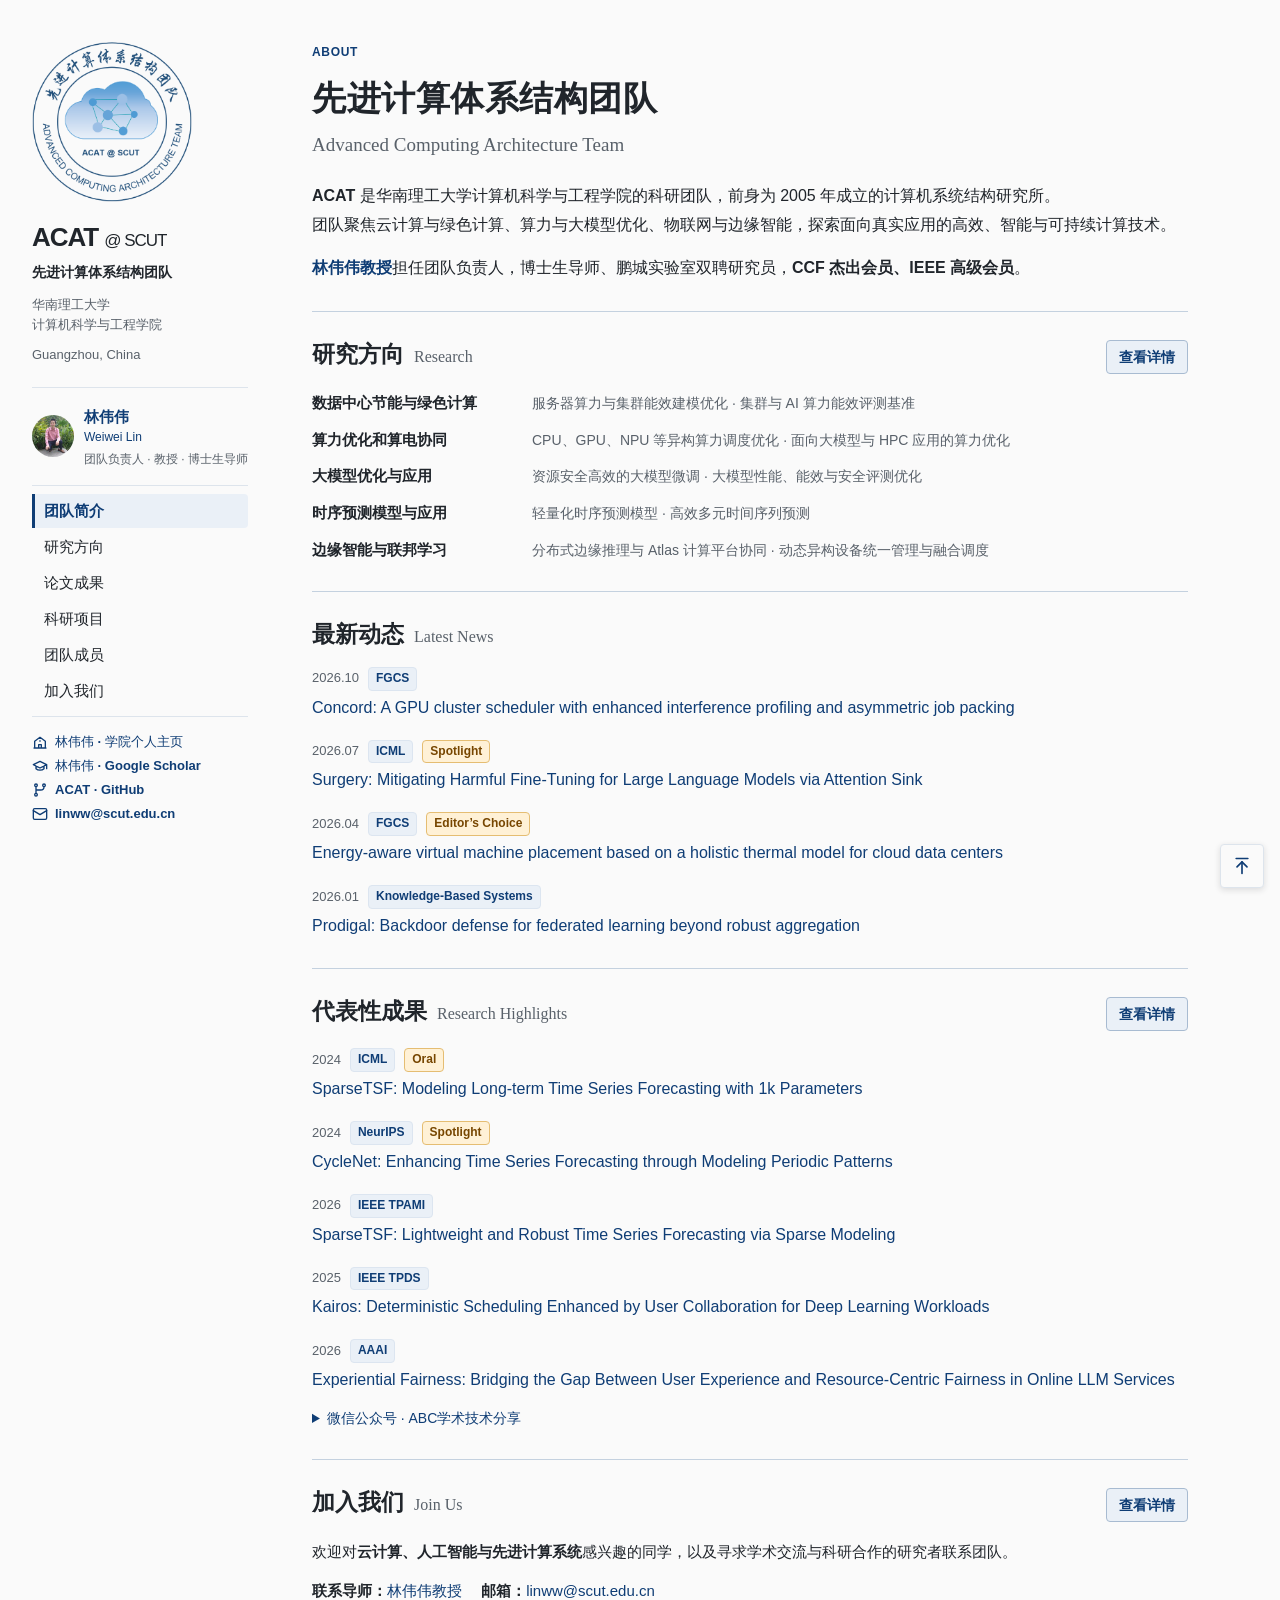
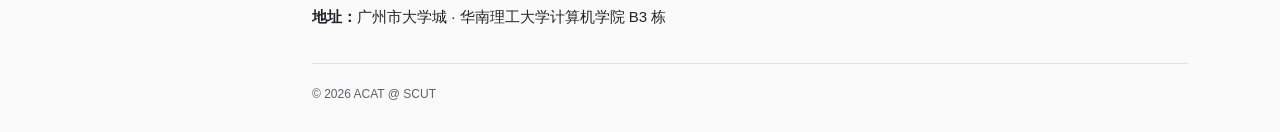
==== commit a929c6fe: "feat: 新增招生详情页并完善 ACAT 主页展示 - 恢复首页联系信息，新增「加入我们」详情页，整理研究生招生入口和博士后应聘信息 - 分开展示刊会、论文展示形式和荣誉标签，统一首页论文题名跳转，" ====
--- a/site/index.html
+++ b/site/index.html
@@ -11,9 +11,9 @@
 <title>先进计算体系结构团队 · ACAT @ SCUT</title>
 <link rel="canonical" href="https://acat-scut.github.io/">
 <link rel="icon" href="assets/acat-logo.png">
-<link rel="stylesheet" href="styles.css?v=4e073ca2c7">
-<link rel="stylesheet" href="pages.css?v=e0f714ce36">
-<link rel="stylesheet" href="home.css?v=a0b61defa1">
+<link rel="stylesheet" href="styles.css?v=03cfca0edd">
+<link rel="stylesheet" href="pages.css?v=69f8a7344c">
+<link rel="stylesheet" href="home.css?v=b4a40009a5">
 <link rel="stylesheet" href="sidebar.css?v=30cad88a7a">
 <link rel="stylesheet" href="logo.css?v=c806ef7957">
 <link rel="stylesheet" href="utilities.css?v=065b271568">
@@ -54,25 +54,29 @@
 <div class="page-content">
 <main id="main" tabindex="-1">
 <section class="about" id="about">
-  <p class="kicker">ABOUT / 团队简介</p><h1>先进计算体系结构团队</h1>
-  <p class="english-name">Advanced Computing Architecture Team</p><p><strong>ACAT</strong> 是华南理工大学计算机科学与工程学院的科研团队，前身为 2005 年成立的计算机系统结构研究所。团队聚焦云计算与绿色计算、算力与大模型优化、物联网与边缘智能，探索面向真实应用的高效、智能与可持续计算技术。</p>
+  <p class="kicker">ABOUT</p><h1>先进计算体系结构团队</h1>
+  <p class="english-name">Advanced Computing Architecture Team</p><p><strong>ACAT</strong> 是华南理工大学计算机科学与工程学院的科研团队，前身为 2005 年成立的计算机系统结构研究所。<br>团队聚焦云计算与绿色计算、算力与大模型优化、物联网与边缘智能，探索面向真实应用的高效、智能与可持续计算技术。</p>
   <p class="lead-bio"><a href="https://www.scholat.com/linweiwei"><strong>林伟伟教授</strong></a>担任团队负责人，博士生导师、鹏城实验室双聘研究员，<strong>CCF 杰出会员、IEEE 高级会员</strong>。</p>
 </section>
 <section class="section" id="research"><div class="section-heading"><h2>研究方向<span lang="en">Research</span></h2><a class="home-detail" href="research.html" aria-label="查看详情：研究方向">查看详情</a></div><div class="research-overview"><div class="research-row"><h3>数据中心节能与绿色计算</h3><p>服务器算力与集群能效建模优化 · 集群与 AI 算力能效评测基准</p></div><div class="research-row"><h3>算力优化和算电协同</h3><p>CPU、GPU、NPU 等异构算力调度优化 · 面向大模型与 HPC 应用的算力优化</p></div><div class="research-row"><h3>大模型优化与应用</h3><p>资源安全高效的大模型微调 · 大模型性能、能效与安全评测优化</p></div><div class="research-row"><h3>时序预测模型与应用</h3><p>轻量化时序预测模型 · 高效多元时间序列预测</p></div><div class="research-row"><h3>边缘智能与联邦学习</h3><p>分布式边缘推理与 Atlas 计算平台协同 · 动态异构设备统一管理与融合调度</p></div></div></section>
 <section class="section" id="updates"><div class="section-heading"><h2>最新动态<span lang="en">Latest News</span></h2></div><ul class="home-achievements">
 <li><div class="achievement-meta"><time datetime="2026-10">2026.10</time><span class="venue">FGCS</span></div><a href="publications.html#paper-concord-2026" class="achievement-title">Concord: A GPU cluster scheduler with enhanced interference profiling and asymmetric job packing</a></li>
-<li><div class="achievement-meta"><time datetime="2026-07">2026.07</time><span class="venue">ICML</span></div><a href="publications.html#paper-surgery-2026" class="achievement-title">Surgery: Mitigating Harmful Fine-Tuning for Large Language Models via Attention Sink</a></li>
-<li><div class="achievement-meta"><time datetime="2026-04-18">2026.04</time><span class="venue">FGCS · 入选主编精选论文</span></div><a href="https://www2.scut.edu.cn/cs/2026/0427/c39840a625692/page.htm" class="achievement-title">Energy-aware virtual machine placement based on a holistic thermal model for cloud data centers</a></li>
+<li><div class="achievement-meta"><time datetime="2026-07">2026.07</time><span class="venue">ICML</span> <span class="venue venue-highlight venue-presentation">Spotlight</span></div><a href="publications.html#paper-surgery-2026" class="achievement-title">Surgery: Mitigating Harmful Fine-Tuning for Large Language Models via Attention Sink</a></li>
+<li><div class="achievement-meta"><time datetime="2026-04-18">2026.04</time><span class="venue">FGCS</span> <span class="venue venue-highlight venue-recognition">Editor’s Choice</span></div><a href="publications.html#paper-tevp-2024" class="achievement-title">Energy-aware virtual machine placement based on a holistic thermal model for cloud data centers</a></li>
 <li><div class="achievement-meta"><time datetime="2026-01-30">2026.01</time><span class="venue">Knowledge-Based Systems</span></div><a href="publications.html#paper-prodigal-2026" class="achievement-title">Prodigal: Backdoor defense for federated learning beyond robust aggregation</a></li>
 </ul></section>
-<section class="section" id="papers"><span class="preserved-anchor" id="paper-adaptivefl-2025"></span><span class="preserved-anchor" id="paper-nospf-2026"></span><span class="preserved-anchor" id="paper-surgery-2026"></span><div class="section-heading"><h2>代表性成果<span lang="en">Selected Results</span></h2><a class="home-detail" href="publications.html" aria-label="查看详情：代表性成果">查看详情</a></div><ul class="home-achievements">
-<li id="paper-sparsetsf-2024"><div class="achievement-meta"><time datetime="2024">2024</time><span class="venue">ICML</span> <span class="venue venue-presentation">Oral</span></div><a href="publications.html#paper-sparsetsf-2024" class="achievement-title">SparseTSF: Modeling Long-term Time Series Forecasting with 1k Parameters</a></li>
-<li id="paper-cyclenet-2024"><div class="achievement-meta"><time datetime="2024">2024</time><span class="venue">NeurIPS</span> <span class="venue venue-presentation">Spotlight</span></div><a href="publications.html#paper-cyclenet-2024" class="achievement-title">CycleNet: Enhancing Time Series Forecasting through Modeling Periodic Patterns</a></li>
+<section class="section" id="papers"><span class="preserved-anchor" id="paper-adaptivefl-2025"></span><span class="preserved-anchor" id="paper-nospf-2026"></span><span class="preserved-anchor" id="paper-surgery-2026"></span><div class="section-heading"><h2>代表性成果<span lang="en">Research Highlights</span></h2><a class="home-detail" href="publications.html" aria-label="查看详情：代表性成果">查看详情</a></div><ul class="home-achievements">
+<li id="paper-sparsetsf-2024"><div class="achievement-meta"><time datetime="2024">2024</time><span class="venue">ICML</span> <span class="venue venue-highlight venue-presentation">Oral</span></div><a href="publications.html#paper-sparsetsf-2024" class="achievement-title">SparseTSF: Modeling Long-term Time Series Forecasting with 1k Parameters</a></li>
+<li id="paper-cyclenet-2024"><div class="achievement-meta"><time datetime="2024">2024</time><span class="venue">NeurIPS</span> <span class="venue venue-highlight venue-presentation">Spotlight</span></div><a href="publications.html#paper-cyclenet-2024" class="achievement-title">CycleNet: Enhancing Time Series Forecasting through Modeling Periodic Patterns</a></li>
 <li id="paper-sparsetsf-2026"><div class="achievement-meta"><time datetime="2026">2026</time><span class="venue">IEEE TPAMI</span></div><a href="publications.html#paper-sparsetsf-2026" class="achievement-title">SparseTSF: Lightweight and Robust Time Series Forecasting via Sparse Modeling</a></li>
 <li id="paper-kairos-2025"><div class="achievement-meta"><time datetime="2025">2025</time><span class="venue">IEEE TPDS</span></div><a href="publications.html#paper-kairos-2025" class="achievement-title">Kairos: Deterministic Scheduling Enhanced by User Collaboration for Deep Learning Workloads</a></li>
 <li id="paper-exfairs-2026"><div class="achievement-meta"><time datetime="2026">2026</time><span class="venue">AAAI</span></div><a href="publications.html#paper-exfairs-2026" class="achievement-title">Experiential Fairness: Bridging the Gap Between User Experience and Resource-Centric Fairness in Online LLM Services</a></li>
-</ul></section>
-<section class="section contact" id="join"><div class="section-heading"><h2>加入我们<span lang="en">Join Us</span></h2></div><p>欢迎对<strong>云计算、人工智能与先进计算系统</strong>感兴趣的同学，以及寻求学术交流与科研合作的研究者联系团队。</p><p><a href="mailto:linww@scut.edu.cn">联系团队</a> · <a href="https://yz.scut.edu.cn/">研究生招生信息</a><br>广州市大学城 · 华南理工大学计算机学院 B3 栋</p><p class="note">招生要求、名额与时间安排，以学校及导师最新通知为准。</p></section>
+</ul><details class="wechat-follow"><summary>微信公众号 · ABC学术技术分享</summary><p>微信扫码关注，或搜索 <strong>ABC学术技术分享</strong>。</p><img src="assets/abc-wechat-qrcode.png" width="430" height="430" alt="ABC学术技术分享微信公众号二维码"></details></section>
+<section class="section contact" id="join"><div class="section-heading"><h2>加入我们<span lang="en">Join Us</span></h2><a class="home-detail" href="join.html" aria-label="查看详情：加入我们">查看详情</a></div>
+  <p>欢迎对<strong>云计算、人工智能与先进计算系统</strong>感兴趣的同学，以及寻求学术交流与科研合作的研究者联系团队。</p>
+  <p><strong>联系导师：</strong><a href="https://www.scholat.com/linweiwei">林伟伟教授</a>　 <strong>邮箱：</strong><a href="mailto:linww@scut.edu.cn">linww@scut.edu.cn</a><br>
+    <strong>地址：</strong>广州市大学城 · 华南理工大学计算机学院 B3 栋</p>
+</section>
 </main>
 <footer><span>© 2026 ACAT @ SCUT</span></footer>
 </div>
--- a/site/styles.css
+++ b/site/styles.css
@@ -5,6 +5,7 @@
   --accent: #0f3d75;
   --line: #dde4ec;
   --line-soft: #e7ecf1;
+  --line-section: #c4d1df;
   --blue-soft: #eaf0f7;
 }
 * {
@@ -426,11 +427,19 @@
   font-size: 15px;
   margin-bottom: 0;
 }
+.research-detail:first-of-type {
+  padding-top: 0;
+  border-top: 0;
+}
+.research-detail + .research-detail {
+  border-top-color: var(--line-section);
+}
 .research-detail .section-heading {
   margin-bottom: 13px;
 }
 .research-detail h2 span {
   font-size: 14px;
+  white-space: normal;
 }
 .research-detail>p {
   font-size: 15px;
--- a/site/pages.css
+++ b/site/pages.css
@@ -203,7 +203,7 @@
 
 .publication-overview {
   padding-block: 12px;
-  border-block: 1px solid var(--line);
+  border-block-end: 1px solid var(--line-soft);
 }
 
 .publication-overview-row {
@@ -399,7 +399,7 @@
 .publication-direction {
   margin-top: 34px;
   padding-top: 22px;
-  border-color: var(--line);
+  border-top-color: var(--line-section);
 }
 
 .publication-direction .section-heading h2 {
@@ -460,10 +460,11 @@
   gap: 6px;
 }
 
-.publication-direction .venue-presentation {
-  color: var(--muted);
-  background: #eef1f3;
-  border: 1px solid #dce0e6;
+.venue-highlight {
+  color: #774600;
+  background: #fff1d6;
+  border-color: #e5bd72;
+  white-space: nowrap;
 }
 
 .publication-direction .paper-links a {
@@ -512,7 +513,7 @@
 .project-section + .project-section {
   margin-top: 20px;
   padding-top: 12px;
-  border-top: 1px solid var(--line);
+  border-top: 1px solid var(--line-section);
 }
 
 .project-section .section-heading {
--- a/site/home.css
+++ b/site/home.css
@@ -17,6 +17,10 @@
   text-decoration: none;
 }
 
+#main > .section {
+  border-top-color: var(--line-section);
+}
+
 .home-achievements {
   margin: 0;
   padding: 0;
@@ -25,7 +29,6 @@
 
 .home-achievements li {
   padding: 8px 0 10px;
-  border-bottom: 1px solid var(--line-soft);
 }
 
 .home-achievements li:first-child {
@@ -33,7 +36,6 @@
 }
 
 .home-achievements li:last-child {
-  border-bottom: 0;
   padding-bottom: 0;
 }
 
@@ -57,8 +59,88 @@
   background: var(--blue-soft);
 }
 
+.wechat-follow {
+  margin-top: 12px;
+  font-size: .875rem;
+}
+
+.wechat-follow summary {
+  width: fit-content;
+  color: var(--accent);
+  cursor: pointer;
+}
+
+.wechat-follow summary:hover {
+  text-decoration: underline;
+}
+
+.wechat-follow p {
+  margin: 6px 0 8px;
+  color: var(--muted);
+}
+
+.wechat-follow img {
+  display: block;
+  width: min(100%, 168px);
+  height: auto;
+}
+
+.join-page #graduate-admissions {
+  margin-top: 0;
+  padding-top: 0;
+  border-top: 0;
+}
+
+.join-page #main a {
+  text-decoration: underline;
+  text-underline-offset: 3px;
+}
+
+#graduate-admissions .graduate-admissions-primary {
+  margin-bottom: 2px;
+  font-size: 16px;
+  font-weight: 650;
+}
+
+#graduate-admissions .graduate-admissions-note {
+  margin: 0;
+}
+
+#graduate-admissions .graduate-admissions-links {
+  display: grid;
+  gap: 6px;
+  padding: 0;
+  margin: 12px 0 0;
+  list-style: none;
+  font-size: 14px;
+}
+
+.postdoc-directions li > p {
+  margin: 2px 0 8px;
+}
+
+.postdoc-application {
+  display: grid;
+  grid-template-columns: max-content minmax(0, 1fr);
+  gap: 4px 12px;
+  margin: 0 0 13px;
+}
+
+.postdoc-application dt {
+  color: var(--muted);
+}
+
+.postdoc-application dd {
+  margin: 0;
+  overflow-wrap: anywhere;
+}
+
 @media (width <= 600px) {
   .home-detail {
     min-height: 44px;
   }
+
+  .wechat-follow summary {
+    padding-block: 10px;
+  }
 }
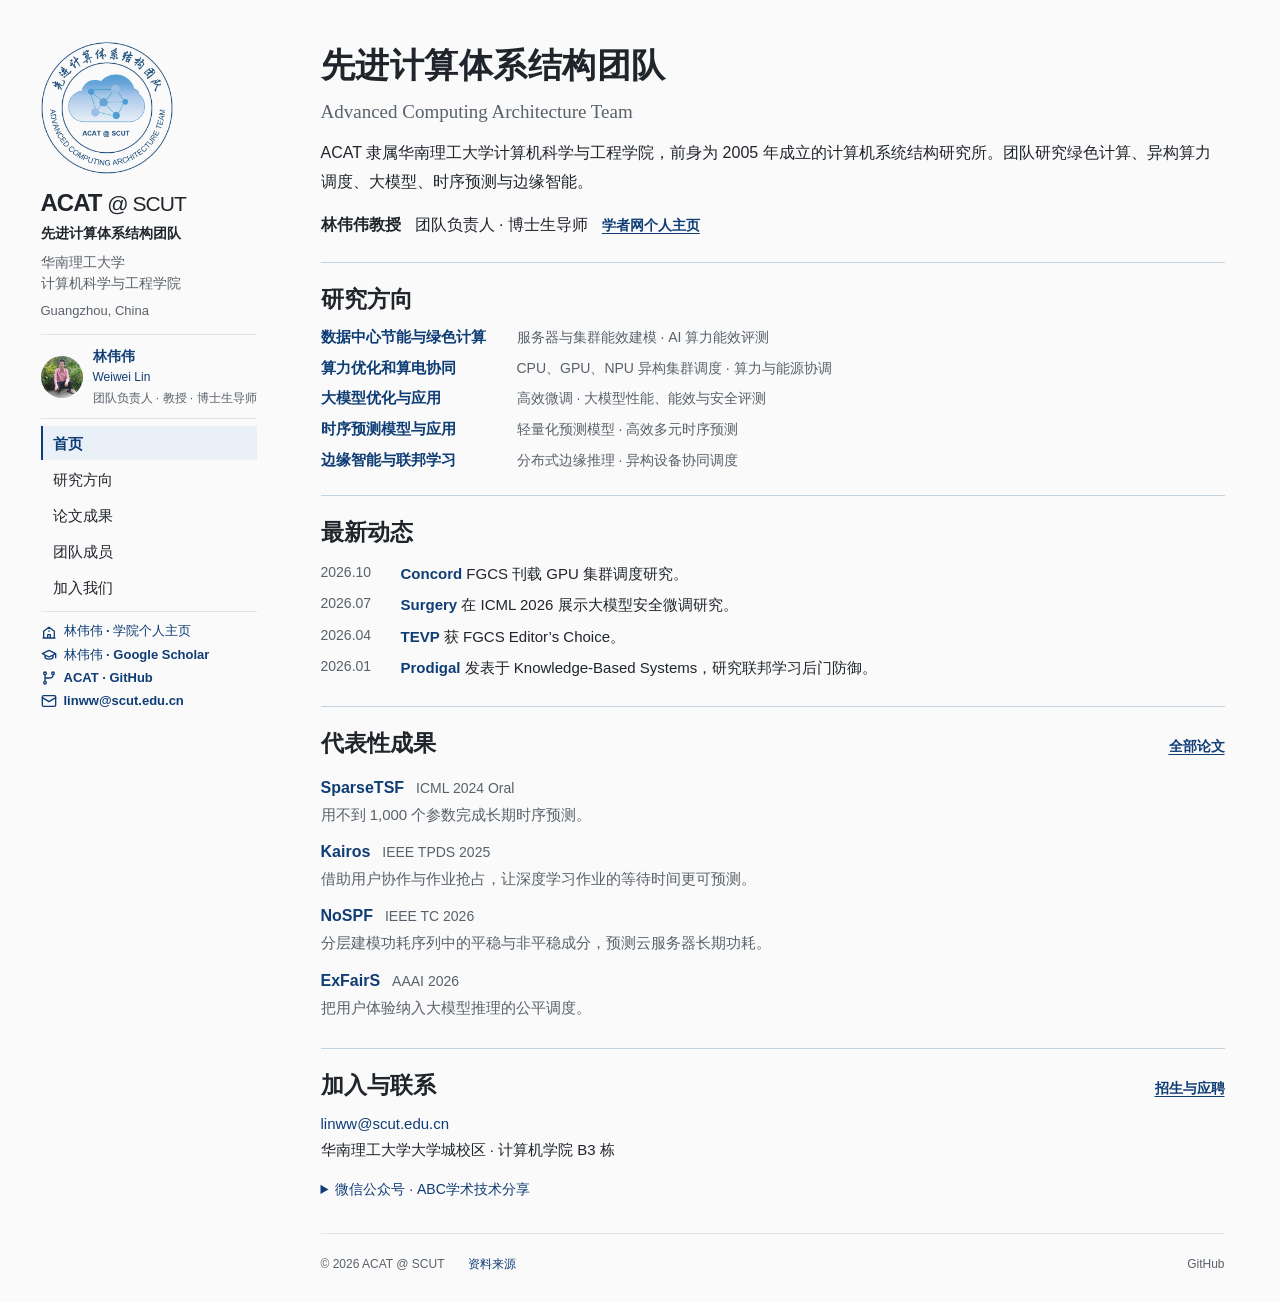
==== commit c89d8a66: "Promote refined ACAT homepage and simplify member directory" ====
--- a/site/index.html
+++ b/site/index.html
@@ -11,76 +11,79 @@
 <title>先进计算体系结构团队 · ACAT @ SCUT</title>
 <link rel="canonical" href="https://acat-scut.github.io/">
 <link rel="icon" href="assets/acat-logo.png">
-<link rel="stylesheet" href="styles.css?v=03cfca0edd">
+<link rel="stylesheet" href="styles.css?v=6dd6eca6ba">
 <link rel="stylesheet" href="pages.css?v=69f8a7344c">
-<link rel="stylesheet" href="home.css?v=b4a40009a5">
-<link rel="stylesheet" href="sidebar.css?v=30cad88a7a">
-<link rel="stylesheet" href="logo.css?v=c806ef7957">
-<link rel="stylesheet" href="utilities.css?v=065b271568">
-<link rel="stylesheet" href="layout.css?v=ee024fa377">
+<link rel="stylesheet" href="home.css?v=ad44271f39">
+<link rel="stylesheet" href="sidebar.css?v=b5c100dbc3">
+<link rel="stylesheet" href="layout.css?v=a8a45fa4ff">
 </head>
-<body class="back-to-top-page">
+<body class="home-page">
 <div id="page-top" tabindex="-1" role="region" aria-label="页首"></div>
 <a class="skip-link" href="#main">跳到正文</a>
 <div class="page-shell">
 <aside class="sidebar" aria-label="ACAT 团队概览">
   <div class="lab-identity">
-    <a href="index.html" aria-label="ACAT 首页"><img class="lab-logo" src="assets/acat-logo-transparent.png" width="146" height="146" alt="ACAT 先进计算体系结构团队标志"></a>
+    <a href="index.html" aria-label="ACAT 首页"><img class="lab-logo" src="assets/acat-logo-transparent.png" width="132" height="132" alt="ACAT 先进计算体系结构团队标志"></a>
     <div><a class="lab-name" href="index.html">ACAT <span>@ SCUT</span></a>
     <p class="lab-chinese">先进计算体系结构团队</p>
     <p class="affiliation">华南理工大学<br>计算机科学与工程学院</p>
-    <p class="location">Guangzhou, China</p></div>
+    <p class="location" lang="en">Guangzhou, China</p></div>
   </div>
   <div class="sidebar-lead">
-    <img src="assets/weiwei-lin.jpg" width="42" height="42" alt="林伟伟教授">
-    <div><a href="https://www.scholat.com/linweiwei">林伟伟 <span>Weiwei Lin</span></a>
+    <img src="assets/weiwei-lin.jpg" width="42" height="42" alt="">
+    <div><a href="https://www.scholat.com/linweiwei">林伟伟 <span lang="en">Weiwei Lin</span></a>
     <p>团队负责人 · 教授 · 博士生导师</p></div>
   </div>
   <nav class="site-nav" aria-label="网站导航">
-<a href="index.html" aria-current="page">团队简介</a>
-<a href="research.html">研究方向</a>
-<a href="publications.html">论文成果</a>
-<a href="projects.html">科研项目</a>
-<a href="people.html">团队成员</a>
-<a href="index.html#join">加入我们</a>
+    <a href="index.html" aria-current="page">首页</a>
+    <a href="research.html">研究方向</a>
+    <a href="publications.html">论文成果</a>
+    <a href="people.html">团队成员</a>
+    <a href="join.html">加入我们</a>
   </nav>
   <div class="sidebar-links">
 <a href="https://www2.scut.edu.cn/cs/2017/0629/c22284a328098/page.htm"><svg class="utility-icon" width="16" height="16" viewBox="0 0 24 24" fill="none" stroke="currentColor" stroke-width="2" stroke-linecap="round" stroke-linejoin="round" aria-hidden="true" focusable="false"><path d="M3 21h18M4 21V11l8-6 8 6v10M10 21v-5h4v5m-2-11v1"/></svg><span>林伟伟 · 学院个人主页</span></a>
-<a href="https://scholar.google.com/citations?user=IWsha94AAAAJ" class="utility-mobile"><svg class="utility-icon" width="16" height="16" viewBox="0 0 24 24" fill="none" stroke="currentColor" stroke-width="2" stroke-linecap="round" stroke-linejoin="round" aria-hidden="true" focusable="false"><path d="m2 10 10-5 10 5-10 5-10-5Zm4 2v4c3 3 9 3 12 0v-4m4-2v6"/></svg><span>林伟伟 · Google Scholar</span></a>
-<a href="https://github.com/ACAT-SCUT" class="utility-mobile"><svg class="utility-icon" width="16" height="16" viewBox="0 0 24 24" fill="none" stroke="currentColor" stroke-width="2" stroke-linecap="round" stroke-linejoin="round" aria-hidden="true" focusable="false"><circle cx="6" cy="5" r="2"/><circle cx="6" cy="19" r="2"/><circle cx="18" cy="5" r="2"/><path d="M6 7v10m12-10a5 5 0 0 1-5 5H6"/></svg><span>ACAT · GitHub</span></a>
+<a href="https://scholar.google.com/citations?user=IWsha94AAAAJ"><svg class="utility-icon" width="16" height="16" viewBox="0 0 24 24" fill="none" stroke="currentColor" stroke-width="2" stroke-linecap="round" stroke-linejoin="round" aria-hidden="true" focusable="false"><path d="m2 10 10-5 10 5-10 5-10-5Zm4 2v4c3 3 9 3 12 0v-4m4-2v6"/></svg><span>林伟伟 · Google Scholar</span></a>
+<a href="https://github.com/ACAT-SCUT"><svg class="utility-icon" width="16" height="16" viewBox="0 0 24 24" fill="none" stroke="currentColor" stroke-width="2" stroke-linecap="round" stroke-linejoin="round" aria-hidden="true" focusable="false"><circle cx="6" cy="5" r="2"/><circle cx="6" cy="19" r="2"/><circle cx="18" cy="5" r="2"/><path d="M6 7v10m12-10a5 5 0 0 1-5 5H6"/></svg><span>ACAT · GitHub</span></a>
 <a href="mailto:linww@scut.edu.cn"><svg class="utility-icon" width="16" height="16" viewBox="0 0 24 24" fill="none" stroke="currentColor" stroke-width="2" stroke-linecap="round" stroke-linejoin="round" aria-hidden="true" focusable="false"><rect x="2" y="4" width="20" height="16" rx="2"/><path d="m2 7 10 6 10-6"/></svg><span>linww@scut.edu.cn</span></a>
   </div>
 </aside>
 <div class="page-content">
 <main id="main" tabindex="-1">
 <section class="about" id="about">
-  <p class="kicker">ABOUT</p><h1>先进计算体系结构团队</h1>
-  <p class="english-name">Advanced Computing Architecture Team</p><p><strong>ACAT</strong> 是华南理工大学计算机科学与工程学院的科研团队，前身为 2005 年成立的计算机系统结构研究所。<br>团队聚焦云计算与绿色计算、算力与大模型优化、物联网与边缘智能，探索面向真实应用的高效、智能与可持续计算技术。</p>
-  <p class="lead-bio"><a href="https://www.scholat.com/linweiwei"><strong>林伟伟教授</strong></a>担任团队负责人，博士生导师、鹏城实验室双聘研究员，<strong>CCF 杰出会员、IEEE 高级会员</strong>。</p>
+  <h1>先进计算体系结构团队</h1>
+  <p class="english-name" lang="en">Advanced Computing Architecture Team</p>
+  <p>ACAT 隶属华南理工大学计算机科学与工程学院，前身为 2005 年成立的计算机系统结构研究所。团队研究绿色计算、异构算力调度、大模型、时序预测与边缘智能。</p>
+  <p class="lead-bio"><strong>林伟伟教授</strong><span>团队负责人 · 博士生导师</span><a class="lead-profile" href="https://www.scholat.com/linweiwei">学者网个人主页</a></p>
 </section>
-<section class="section" id="research"><div class="section-heading"><h2>研究方向<span lang="en">Research</span></h2><a class="home-detail" href="research.html" aria-label="查看详情：研究方向">查看详情</a></div><div class="research-overview"><div class="research-row"><h3>数据中心节能与绿色计算</h3><p>服务器算力与集群能效建模优化 · 集群与 AI 算力能效评测基准</p></div><div class="research-row"><h3>算力优化和算电协同</h3><p>CPU、GPU、NPU 等异构算力调度优化 · 面向大模型与 HPC 应用的算力优化</p></div><div class="research-row"><h3>大模型优化与应用</h3><p>资源安全高效的大模型微调 · 大模型性能、能效与安全评测优化</p></div><div class="research-row"><h3>时序预测模型与应用</h3><p>轻量化时序预测模型 · 高效多元时间序列预测</p></div><div class="research-row"><h3>边缘智能与联邦学习</h3><p>分布式边缘推理与 Atlas 计算平台协同 · 动态异构设备统一管理与融合调度</p></div></div></section>
-<section class="section" id="updates"><div class="section-heading"><h2>最新动态<span lang="en">Latest News</span></h2></div><ul class="home-achievements">
-<li><div class="achievement-meta"><time datetime="2026-10">2026.10</time><span class="venue">FGCS</span></div><a href="publications.html#paper-concord-2026" class="achievement-title">Concord: A GPU cluster scheduler with enhanced interference profiling and asymmetric job packing</a></li>
-<li><div class="achievement-meta"><time datetime="2026-07">2026.07</time><span class="venue">ICML</span> <span class="venue venue-highlight venue-presentation">Spotlight</span></div><a href="publications.html#paper-surgery-2026" class="achievement-title">Surgery: Mitigating Harmful Fine-Tuning for Large Language Models via Attention Sink</a></li>
-<li><div class="achievement-meta"><time datetime="2026-04-18">2026.04</time><span class="venue">FGCS</span> <span class="venue venue-highlight venue-recognition">Editor’s Choice</span></div><a href="publications.html#paper-tevp-2024" class="achievement-title">Energy-aware virtual machine placement based on a holistic thermal model for cloud data centers</a></li>
-<li><div class="achievement-meta"><time datetime="2026-01-30">2026.01</time><span class="venue">Knowledge-Based Systems</span></div><a href="publications.html#paper-prodigal-2026" class="achievement-title">Prodigal: Backdoor defense for federated learning beyond robust aggregation</a></li>
-</ul></section>
-<section class="section" id="papers"><span class="preserved-anchor" id="paper-adaptivefl-2025"></span><span class="preserved-anchor" id="paper-nospf-2026"></span><span class="preserved-anchor" id="paper-surgery-2026"></span><div class="section-heading"><h2>代表性成果<span lang="en">Research Highlights</span></h2><a class="home-detail" href="publications.html" aria-label="查看详情：代表性成果">查看详情</a></div><ul class="home-achievements">
-<li id="paper-sparsetsf-2024"><div class="achievement-meta"><time datetime="2024">2024</time><span class="venue">ICML</span> <span class="venue venue-highlight venue-presentation">Oral</span></div><a href="publications.html#paper-sparsetsf-2024" class="achievement-title">SparseTSF: Modeling Long-term Time Series Forecasting with 1k Parameters</a></li>
-<li id="paper-cyclenet-2024"><div class="achievement-meta"><time datetime="2024">2024</time><span class="venue">NeurIPS</span> <span class="venue venue-highlight venue-presentation">Spotlight</span></div><a href="publications.html#paper-cyclenet-2024" class="achievement-title">CycleNet: Enhancing Time Series Forecasting through Modeling Periodic Patterns</a></li>
-<li id="paper-sparsetsf-2026"><div class="achievement-meta"><time datetime="2026">2026</time><span class="venue">IEEE TPAMI</span></div><a href="publications.html#paper-sparsetsf-2026" class="achievement-title">SparseTSF: Lightweight and Robust Time Series Forecasting via Sparse Modeling</a></li>
-<li id="paper-kairos-2025"><div class="achievement-meta"><time datetime="2025">2025</time><span class="venue">IEEE TPDS</span></div><a href="publications.html#paper-kairos-2025" class="achievement-title">Kairos: Deterministic Scheduling Enhanced by User Collaboration for Deep Learning Workloads</a></li>
-<li id="paper-exfairs-2026"><div class="achievement-meta"><time datetime="2026">2026</time><span class="venue">AAAI</span></div><a href="publications.html#paper-exfairs-2026" class="achievement-title">Experiential Fairness: Bridging the Gap Between User Experience and Resource-Centric Fairness in Online LLM Services</a></li>
-</ul><details class="wechat-follow"><summary>微信公众号 · ABC学术技术分享</summary><p>微信扫码关注，或搜索 <strong>ABC学术技术分享</strong>。</p><img src="assets/abc-wechat-qrcode.png" width="430" height="430" alt="ABC学术技术分享微信公众号二维码"></details></section>
-<section class="section contact" id="join"><div class="section-heading"><h2>加入我们<span lang="en">Join Us</span></h2><a class="home-detail" href="join.html" aria-label="查看详情：加入我们">查看详情</a></div>
-  <p>欢迎对<strong>云计算、人工智能与先进计算系统</strong>感兴趣的同学，以及寻求学术交流与科研合作的研究者联系团队。</p>
-  <p><strong>联系导师：</strong><a href="https://www.scholat.com/linweiwei">林伟伟教授</a>　 <strong>邮箱：</strong><a href="mailto:linww@scut.edu.cn">linww@scut.edu.cn</a><br>
-    <strong>地址：</strong>广州市大学城 · 华南理工大学计算机学院 B3 栋</p>
+<section class="section" id="research"><div class="section-heading"><h2>研究方向</h2></div><div class="research-overview"><div class="research-row"><h3><a href="research.html#power">数据中心节能与绿色计算</a></h3><p>服务器与集群能效建模 · AI 算力能效评测</p></div><div class="research-row"><h3><a href="research.html#scheduling">算力优化和算电协同</a></h3><p>CPU、GPU、NPU 异构集群调度 · 算力与能源协调</p></div><div class="research-row"><h3><a href="research.html#llm">大模型优化与应用</a></h3><p>高效微调 · 大模型性能、能效与安全评测</p></div><div class="research-row"><h3><a href="research.html#ts">时序预测模型与应用</a></h3><p>轻量化预测模型 · 高效多元时序预测</p></div><div class="research-row"><h3><a href="research.html#fl">边缘智能与联邦学习</a></h3><p>分布式边缘推理 · 异构设备协同调度</p></div></div></section>
+<section class="section" id="updates">
+  <div class="section-heading"><h2>最新动态</h2></div>
+  <ul class="news-list">
+    <li><time datetime="2026-10">2026.10</time><p><a href="publications.html#paper-concord-2026">Concord</a> FGCS 刊载 GPU 集群调度研究。</p></li>
+    <li><time datetime="2026-07">2026.07</time><p><a href="publications.html#paper-surgery-2026">Surgery</a> 在 ICML 2026 展示大模型安全微调研究。</p></li>
+    <li><time datetime="2026-04-18">2026.04</time><p><a href="publications.html#paper-tevp-2024">TEVP</a> 获 FGCS Editor’s Choice。</p></li>
+    <li><time datetime="2026-01-30">2026.01</time><p><a href="publications.html#paper-prodigal-2026">Prodigal</a> 发表于 Knowledge-Based Systems，研究联邦学习后门防御。</p></li>
+  </ul>
+</section>
+<section class="section" id="papers">
+  <span class="preserved-anchor" id="paper-adaptivefl-2025"></span><span class="preserved-anchor" id="paper-cyclenet-2024"></span><span class="preserved-anchor" id="paper-sparsetsf-2026"></span><span class="preserved-anchor" id="paper-surgery-2026"></span>
+  <div class="section-heading"><h2>代表性成果</h2><a class="section-link" href="publications.html">全部论文</a></div>
+  <ul class="featured-works">
+    <li id="paper-sparsetsf-2024"><div><a href="publications.html#paper-sparsetsf-2024">SparseTSF</a><span class="work-venue">ICML 2024 Oral</span></div><p>用不到 1,000 个参数完成长期时序预测。</p></li>
+    <li id="paper-kairos-2025"><div><a href="publications.html#paper-kairos-2025">Kairos</a><span class="work-venue">IEEE TPDS 2025</span></div><p>借助用户协作与作业抢占，让深度学习作业的等待时间更可预测。</p></li>
+    <li id="paper-nospf-2026"><div><a href="publications.html#paper-nospf-2026">NoSPF</a><span class="work-venue">IEEE TC 2026</span></div><p>分层建模功耗序列中的平稳与非平稳成分，预测云服务器长期功耗。</p></li>
+    <li id="paper-exfairs-2026"><div><a href="publications.html#paper-exfairs-2026">ExFairS</a><span class="work-venue">AAAI 2026</span></div><p>把用户体验纳入大模型推理的公平调度。</p></li>
+  </ul>
+</section>
+<section class="section contact" id="join">
+  <div class="section-heading"><h2>加入与联系</h2><a class="section-link" href="join.html">招生与应聘</a></div>
+  <p><a href="mailto:linww@scut.edu.cn">linww@scut.edu.cn</a><br>华南理工大学大学城校区 · 计算机学院 B3 栋</p>
+  <details class="wechat-follow"><summary>微信公众号 · ABC学术技术分享</summary><p>微信扫码关注，或搜索 <strong>ABC学术技术分享</strong>。</p><img loading="lazy" src="assets/abc-wechat-qrcode.png" width="430" height="430" alt="ABC学术技术分享微信公众号二维码"></details>
 </section>
 </main>
-<footer><span>© 2026 ACAT @ SCUT</span></footer>
+<footer><span>© 2026 ACAT @ SCUT</span><a href="sources.html">资料来源</a><a href="https://github.com/ACAT-SCUT">GitHub</a></footer>
 </div>
 </div>
-<a class="back-to-top" href="#page-top" aria-label="回到顶部"><svg class="site-icon" width="20" height="20" viewBox="0 0 24 24" fill="none" stroke="currentColor" stroke-width="2" stroke-linecap="round" stroke-linejoin="round" aria-hidden="true" focusable="false"><path d="M5 3h14"/><path d="m18 13-6-6-6 6"/><path d="M12 7v14"/></svg></a>
 </body>
 </html>
--- a/site/styles.css
+++ b/site/styles.css
@@ -199,14 +199,15 @@
 }
 .skip-link {
   position: fixed;
-  top: -100px;
+  top: 10px;
   left: 20px;
   z-index: 10;
   background: white;
   padding: 12px;
+  clip-path: inset(50%);
 }
 .skip-link:focus {
-  top: 10px;
+  clip-path: none;
 }
 .kicker {
   font-size: 12px;
--- a/site/home.css
+++ b/site/home.css
@@ -1,62 +1,112 @@
-.home-detail {
-  display: inline-flex;
-  align-items: center;
-  min-height: 34px;
-  padding: 3px 12px;
-  border: 1px solid #a8bbd1;
-  border-radius: 4px;
-  background: var(--blue-soft);
-  color: var(--accent);
-  font-size: .875rem;
-  font-weight: 650;
-  white-space: nowrap;
-}
-
-.home-detail:hover {
-  border-color: var(--accent);
-  text-decoration: none;
-}
-
-#main > .section {
+/* The home page uses dates for news and short contributions for research. */
+.home-page .section {
+  padding-top: 20px;
+  margin-top: 22px;
   border-top-color: var(--line-section);
 }
 
-.home-achievements {
+.home-page .section-heading {
+  margin-bottom: 10px;
+}
+
+.home-page .english-name {
+  margin-bottom: 10px;
+}
+
+.home-page .about .lead-bio {
+  display: flex;
+  flex-wrap: wrap;
+  align-items: baseline;
+  gap: 1px 14px;
+  margin-bottom: 0;
+}
+
+.lead-profile,
+.section-link {
+  font-size: .875rem;
+  font-weight: 600;
+  text-decoration: underline;
+  text-underline-offset: 3px;
+}
+
+.home-page .research-overview {
+  gap: 6px;
+}
+
+.home-page .research-row {
+  grid-template-columns: minmax(11.25rem, max-content) minmax(0, 1fr);
+  gap: 4px 16px;
+}
+
+.home-page .research-row h3 a {
+  color: var(--accent);
+}
+
+.home-page .news-list,
+.featured-works {
   margin: 0;
   padding: 0;
   list-style: none;
 }
 
-.home-achievements li {
-  padding: 8px 0 10px;
+.home-page .news-list li {
+  display: grid;
+  grid-template-columns: 4.5rem minmax(0, 1fr);
+  gap: 8px;
+  margin: 0;
+  padding: 3px 0;
+  font-size: .9375rem;
 }
 
-.home-achievements li:first-child {
-  padding-top: 0;
-}
-
-.home-achievements li:last-child {
-  padding-bottom: 0;
-}
-
-.achievement-meta {
-  display: flex;
-  flex-wrap: wrap;
-  align-items: center;
-  gap: 4px 9px;
-  margin-bottom: 3px;
+.news-list time,
+.work-venue {
   color: var(--muted);
-  font-size: .8125rem;
+  font-size: .875rem;
   font-variant-numeric: tabular-nums;
 }
 
-.achievement-title {
-  line-height: 1.55;
-  overflow-wrap: anywhere;
+.home-page .news-list p,
+.featured-works p {
+  margin: 0;
 }
 
-.home-achievements li:target {
+.home-page .news-list a,
+.featured-works a {
+  font-weight: 650;
+}
+
+.featured-works li {
+  padding: 5px 0;
+}
+
+.featured-works li > div {
+  display: flex;
+  flex-wrap: wrap;
+  align-items: baseline;
+  gap: 1px 12px;
+}
+
+.featured-works p {
+  color: var(--muted);
+  font-size: .9375rem;
+}
+
+.featured-works li:target {
   background: var(--blue-soft);
+}
+
+@media (max-width: 800px) {
+  .home-page .research-row {
+    grid-template-columns: minmax(0, 1fr);
+    gap: 0;
+  }
+}
+
+@media (max-width: 600px) {
+  .home-page .news-list li {
+    grid-template-columns: 3.75rem minmax(0, 1fr);
+    font-size: .875rem;
+  }
 }
 
 .wechat-follow {
@@ -136,10 +186,6 @@
 }
 
 @media (width <= 600px) {
-  .home-detail {
-    min-height: 44px;
-  }
-
   .wechat-follow summary {
     padding-block: 10px;
   }
--- a/site/sidebar.css
+++ b/site/sidebar.css
@@ -1,123 +1,124 @@
-.sidebar .lab-name {
-  font-weight: 750;
+.sidebar .lab-logo {
+  width: 132px;
+  height: 132px;
+  margin-bottom: 14px;
 }
 
 .sidebar .lab-name span {
-  font-size: 1.0625rem;
+  font-size: .875em;
   font-weight: 500;
   white-space: nowrap;
 }
 
 .sidebar .lab-chinese {
-  font-size: .875rem;
-  font-weight: 600;
+  margin: 5px 0 7px;
 }
 
-.sidebar .affiliation,
-.sidebar .location {
-  font-size: .8125rem;
+.sidebar .affiliation {
+  margin-bottom: 6px;
 }
 
-.sidebar .sidebar-lead a {
-  font-size: .9375rem;
+.sidebar .location {
+  margin-bottom: 13px;
 }
 
-.sidebar .sidebar-lead p {
-  font-size: .75rem;
+.sidebar .sidebar-lead {
+  padding: 11px 0;
 }
 
 .sidebar .site-nav {
   gap: 2px;
-  padding-block: 8px;
+  padding: 7px 0;
 }
 
 .sidebar .site-nav a {
   display: flex;
   align-items: center;
   min-height: 34px;
-  padding: 3px 9px;
-  border-inline-start: 3px solid transparent;
-  border-radius: 0 4px 4px 0;
+  margin: 0;
+  padding: 4px 10px;
+  border-inline-start: 2px solid transparent;
   color: var(--text);
   font-size: .9375rem;
-  line-height: 1.45;
-}
-
-.sidebar .site-nav a:hover {
-  background: #eef2f6;
-  text-decoration: none;
 }
 
 .sidebar .site-nav a[aria-current="page"] {
-  border-inline-start-color: var(--accent);
-  background: var(--blue-soft);
+  border-color: var(--accent);
   color: var(--accent);
-  font-weight: 700;
-}
-
-.sidebar .site-nav a:focus-visible {
-  outline-offset: 1px;
+  font-weight: 650;
 }
 
 .sidebar .sidebar-links {
-  font-size: .8125rem;
+  gap: 3px;
+  padding-top: 9px;
 }
 
-@media (width >= 601px) {
-  .sidebar .sidebar-links {
-    align-items: flex-start;
-    gap: 0;
-  }
+.sidebar-links a {
+  display: flex;
+  align-items: center;
+  gap: 7px;
+}
 
-  .sidebar .sidebar-links a {
-    display: flex;
-    align-items: center;
-    min-height: 24px;
-    max-width: 100%;
+.sidebar-links a > span {
+  min-width: 0;
+  overflow-wrap: anywhere;
+}
+
+.utility-icon {
+  flex: 0 0 16px;
+}
+
+@media (601px <= width <= 800px) {
+  .sidebar .lab-logo {
+    width: 104px;
+    height: 104px;
   }
 }
 
-@media (width >= 1000px) and (height >= 740px) {
-  .sidebar .lab-name {
-    font-size: 1.625rem;
-  }
-}
-
-@media (width >= 601px) and (height < 740px) {
-  .sidebar .site-nav {
-    gap: 0;
-    padding-block: 5px;
+@media (max-width: 600px) {
+  .sidebar {
+    margin-bottom: 19px;
+    padding-bottom: 0;
   }
 
-  .sidebar .site-nav a {
-    min-height: 30px;
+  .sidebar .lab-identity {
+    align-items: center;
+    gap: 9px;
+    margin-bottom: 6px;
   }
-}
 
-@media (width <= 600px) {
-  .sidebar .affiliation {
-    font-size: .75rem;
+  .sidebar .lab-logo {
+    width: 46px;
+    height: 46px;
+    margin: 0;
+  }
+
+  .sidebar .lab-name {
+    font-size: 1.25rem;
+  }
+
+  .sidebar :is(.lab-chinese, .affiliation, .sidebar-links) {
+    display: none;
   }
 
   .sidebar .site-nav {
     display: grid;
-    grid-template-columns: repeat(3, minmax(0, 1fr));
-    gap: 2px 6px;
-    padding: 10px 0 2px;
+    grid-template-columns: minmax(0, .58fr) repeat(4, minmax(0, 1fr));
+    padding: 0;
   }
 
   .sidebar .site-nav a {
     justify-content: center;
     min-height: 44px;
-    padding: 4px;
-    border-inline-start: 0;
-    border-block-end: 2px solid transparent;
-    border-radius: 4px 4px 0 0;
+    padding: 3px 0;
+    border: 0;
+    border-bottom: 2px solid transparent;
     font-size: .875rem;
-    text-align: center;
+    white-space: nowrap;
   }
 
   .sidebar .site-nav a[aria-current="page"] {
-    border-block-end-color: var(--accent);
+    border-color: var(--accent);
+    background: none;
   }
 }
--- a/site/layout.css
+++ b/site/layout.css
@@ -1,9 +1,5 @@
 html {
   scrollbar-gutter: stable;
-}
-
-.page-shell {
-  max-width: 1384px;
 }
 
 .page-rail .rail-title {
@@ -11,14 +7,14 @@
 }
 
 @media (width >= 1280px) and (height >= 600px) {
-  :is(.publication-page, .people-page) #main {
+  .publication-page #main {
     --rail-width: 176px;
     --rail-gap: 24px;
     grid-template-columns: minmax(0, 1fr) var(--rail-width);
     column-gap: var(--rail-gap);
   }
 
-  :is(.publication-page, .people-page) .page-rail {
+  .publication-page .page-rail {
     position: sticky;
     inset-block-start: 42px;
     box-sizing: border-box;
@@ -47,7 +43,7 @@
   }
 
   .page-rail summary,
-  .people-page .page-rail > ul > li > a {
+  .publication-page .page-rail > ul > li > a {
     box-sizing: border-box;
     min-block-size: 32px;
     padding: 6px 8px;
@@ -63,7 +59,7 @@
     outline-offset: -2px;
   }
 
-  :is(.publication-page, .people-page) .page-rail [aria-current="location"] {
+  .publication-page .page-rail [aria-current="location"] {
     background: var(--blue-soft);
     box-shadow: inset 2px 0 var(--accent);
     color: var(--accent);
